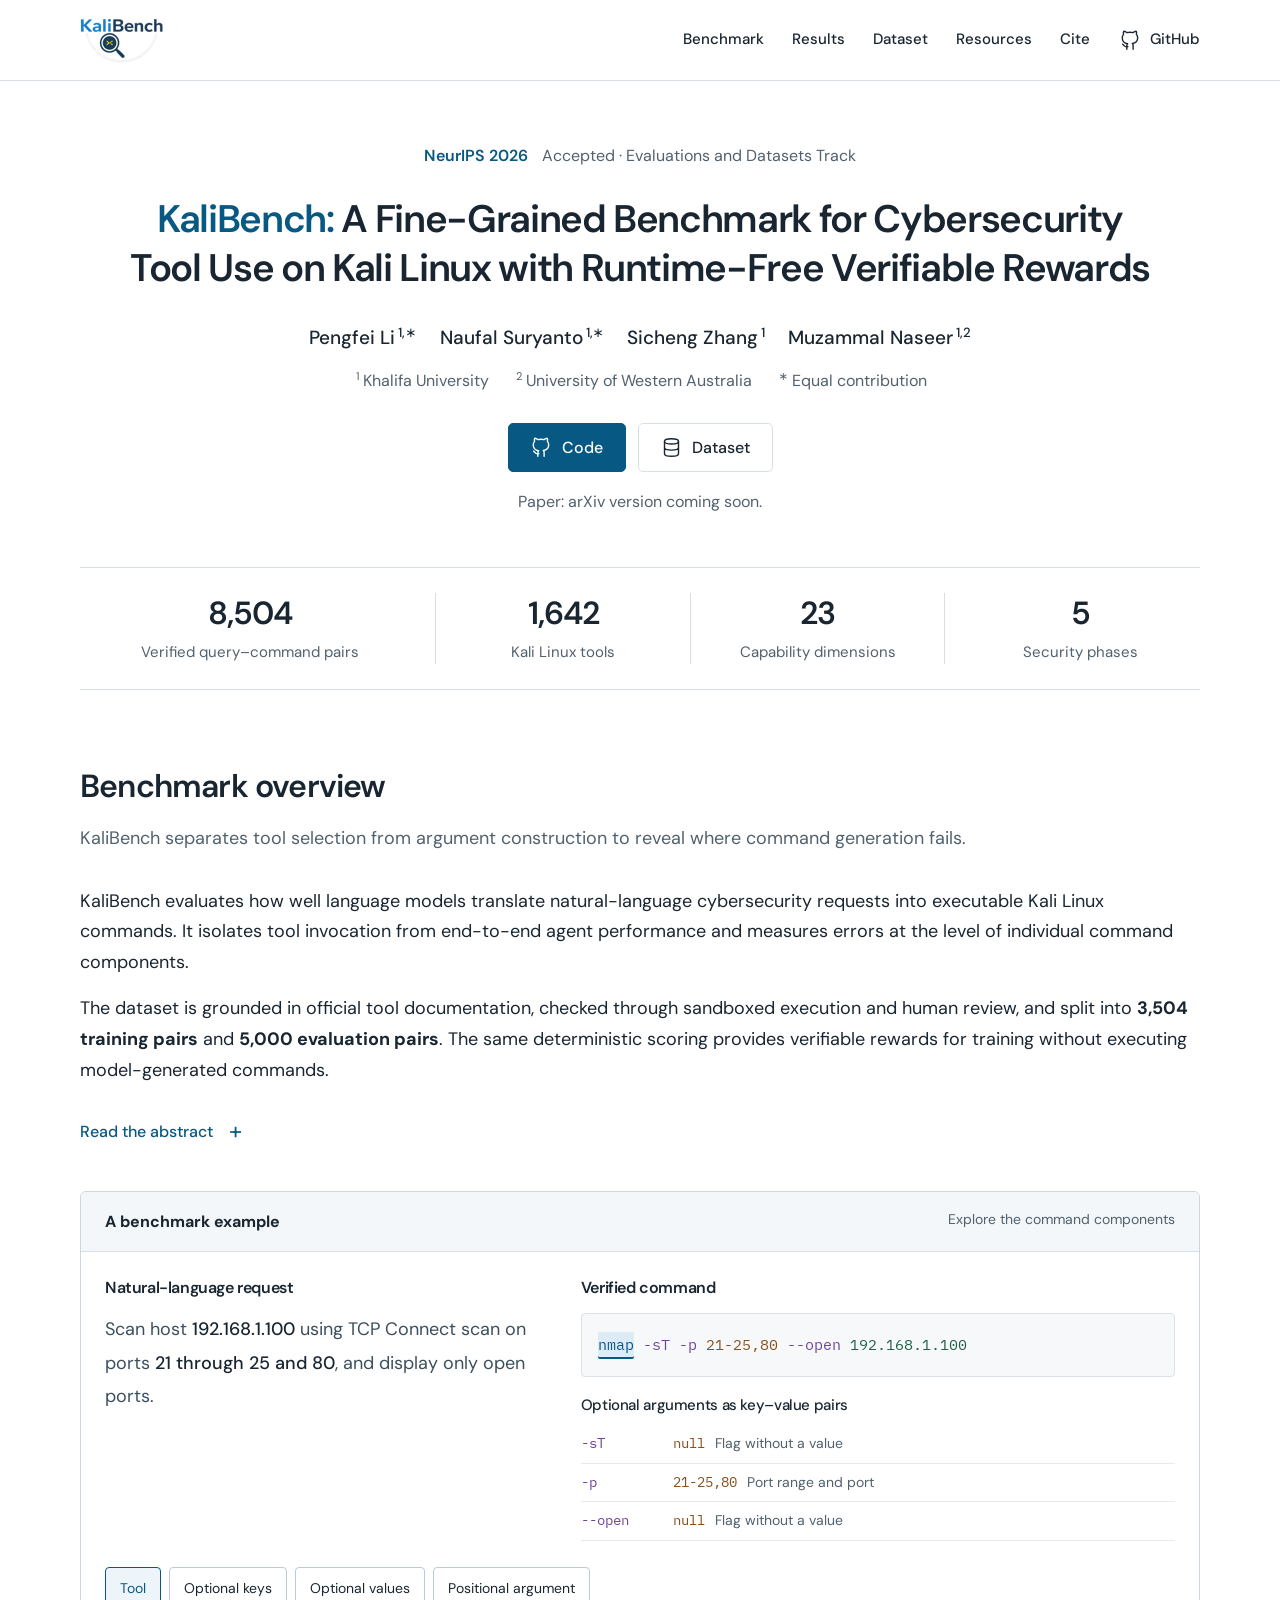
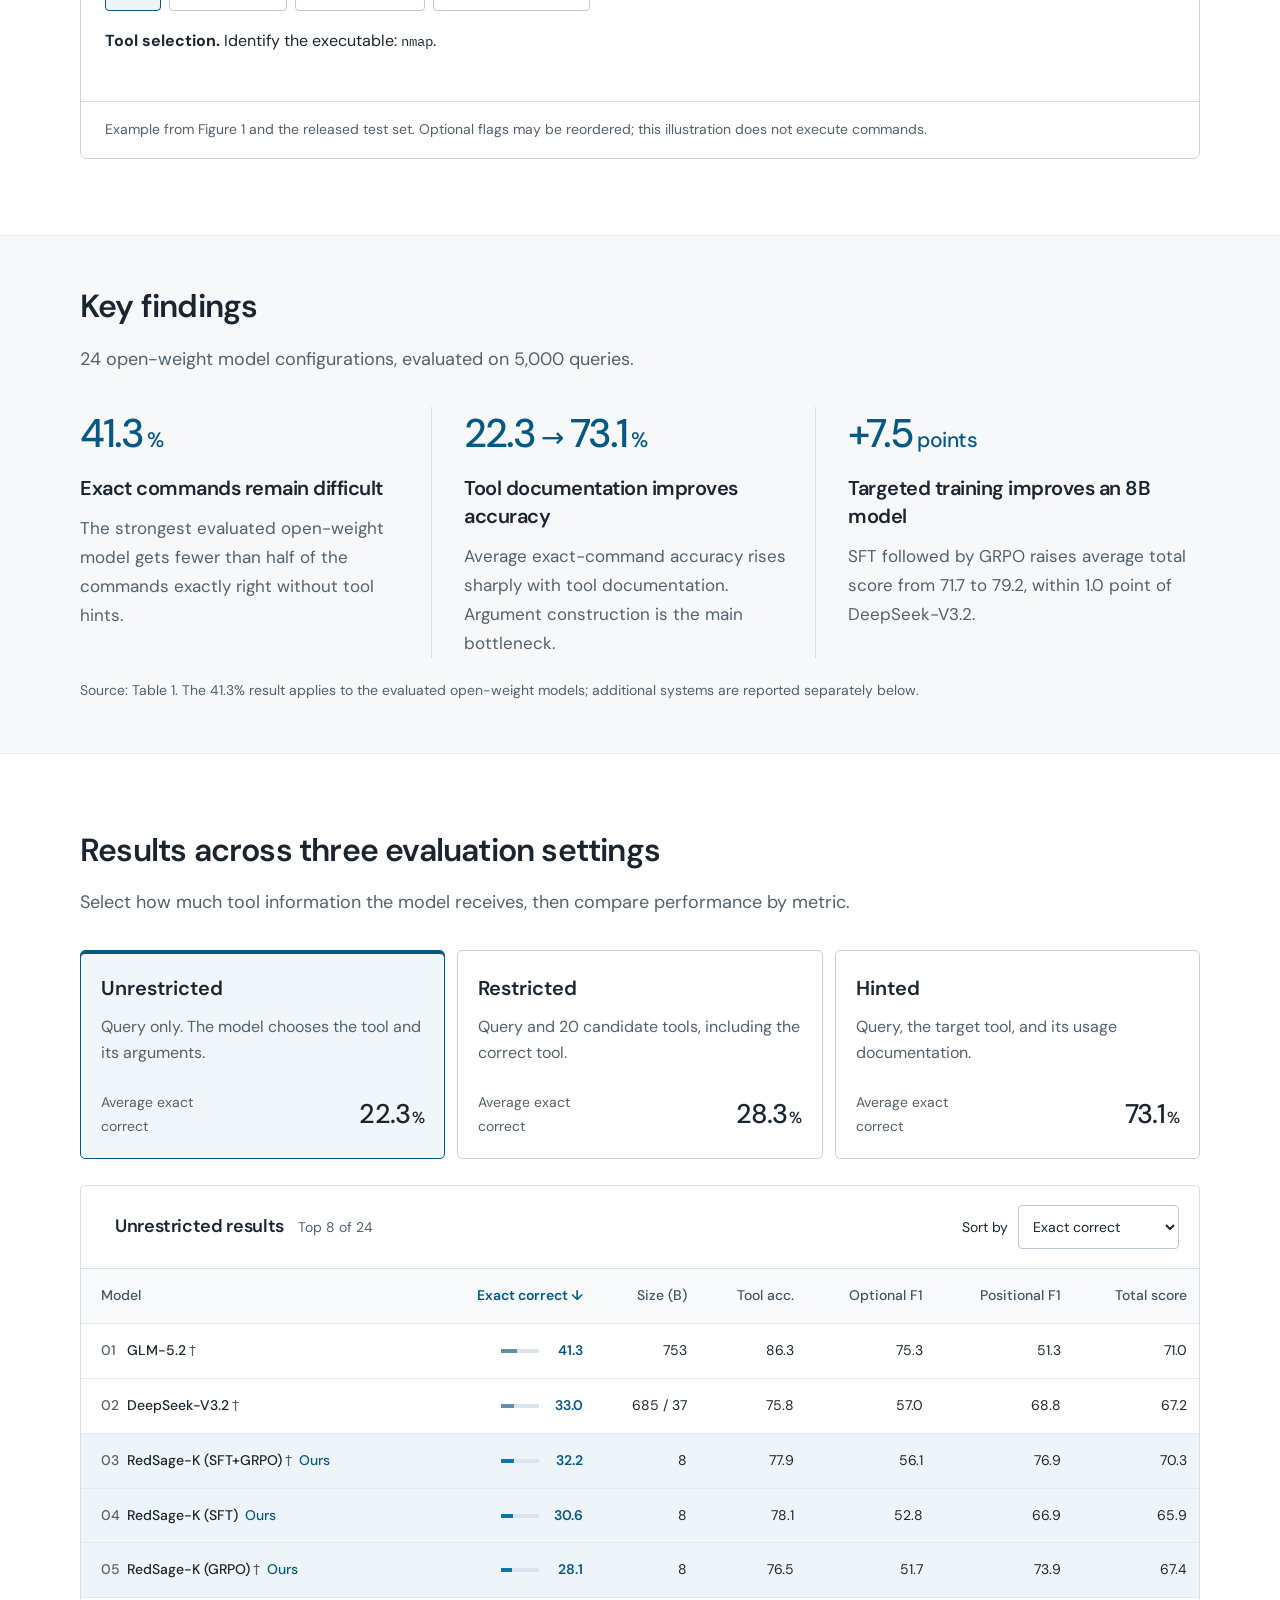
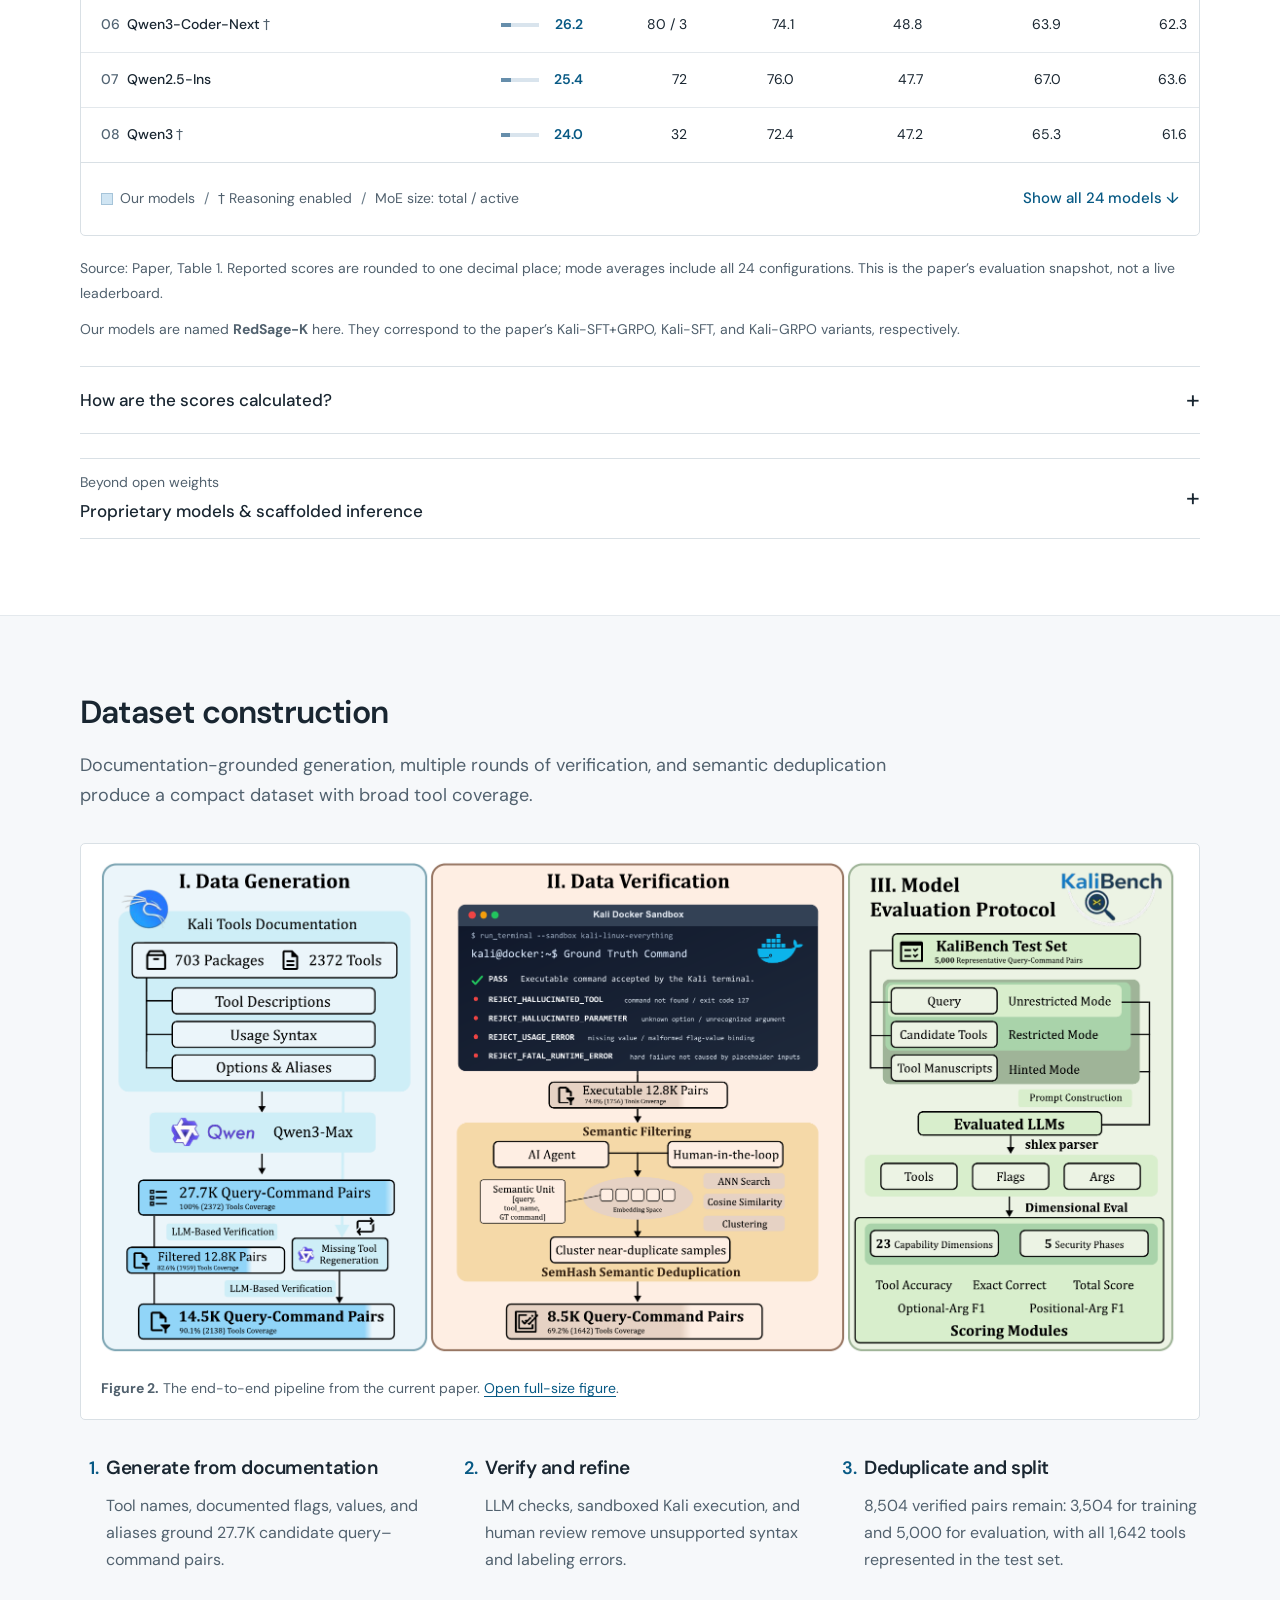
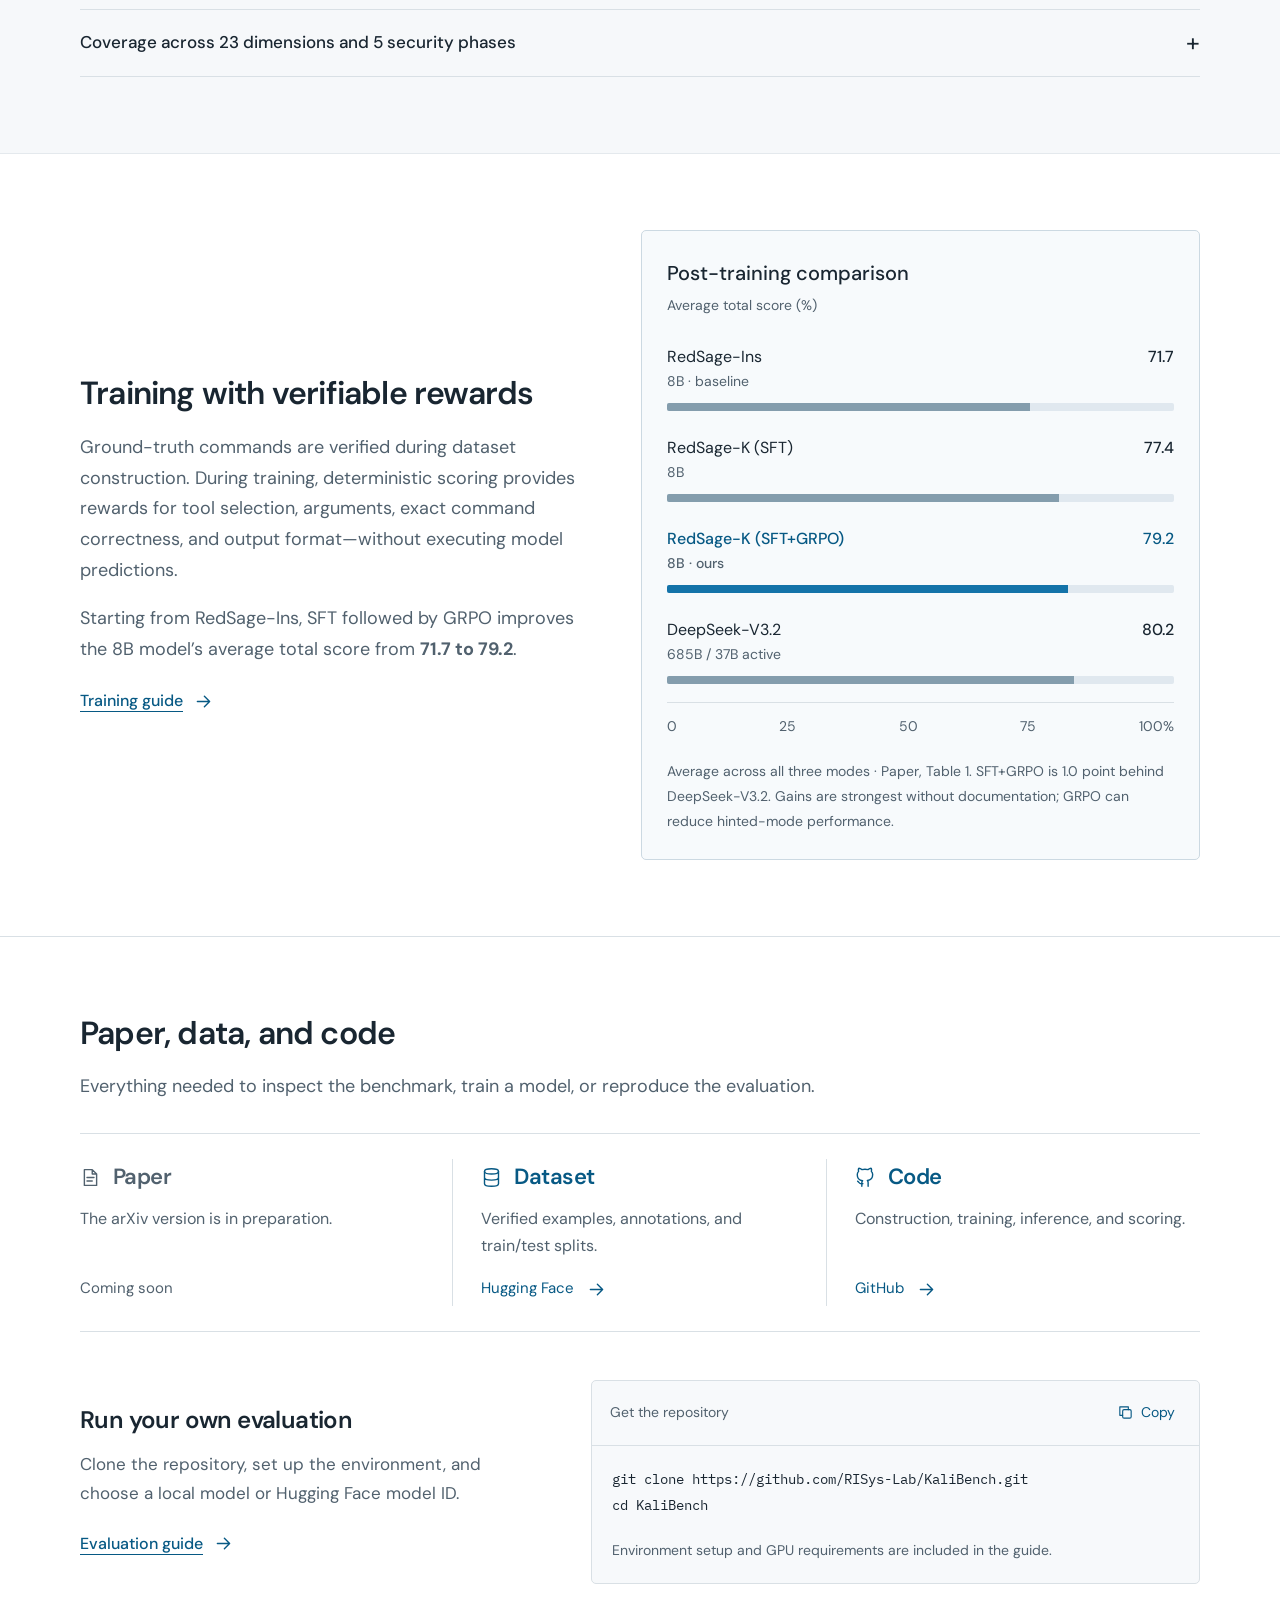
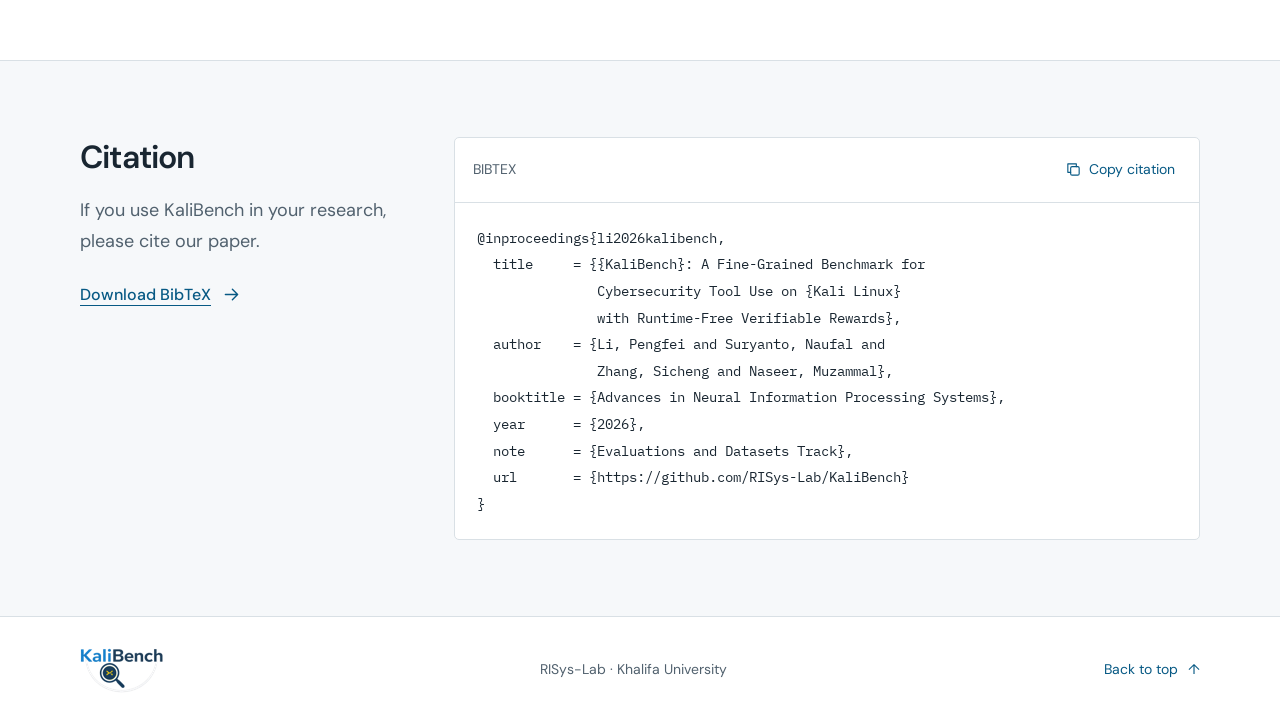
==== pages/index.html @ 40289b5c "Refine the README and Add Project Page" ====
<!doctype html>
<html lang="en" class="no-js">
  <head>
    <meta charset="utf-8" />
    <meta name="viewport" content="width=device-width, initial-scale=1" />
    <meta name="theme-color" content="#f8f7f3" />
    <title>KaliBench | NeurIPS 2026</title>
    <meta
      name="description"
      content="From analyst intent to executable commands. KaliBench is a fine-grained benchmark for cybersecurity tool use: 8,504 verified pairs, 1,642 tools, and runtime-free verifiable rewards. NeurIPS 2026."
    />
    <meta property="og:type" content="website" />
    <meta property="og:title" content="KaliBench | NeurIPS 2026" />
    <meta
      property="og:description"
      content="A fine-grained benchmark for cybersecurity tool use on Kali Linux with runtime-free verifiable rewards. NeurIPS 2026 Evaluations and Datasets Track."
    />
    <meta
      property="og:image"
      content="https://risys-lab.github.io/KaliBench/assets/social-card.png"
    />
    <meta property="og:url" content="https://risys-lab.github.io/KaliBench/" />
    <meta name="twitter:card" content="summary_large_image" />
    <meta
      property="og:image:alt"
      content="KaliBench: a benchmark with 8,504 verified query–command pairs spanning 1,642 tools and 23 capability dimensions."
    />
    <meta property="og:image:width" content="1200" />
    <meta property="og:image:height" content="630" />
    <link rel="canonical" href="https://risys-lab.github.io/KaliBench/" />
    <link rel="icon" href="assets/logo.png" type="image/png" />
    <link
      rel="preload"
      href="assets/fonts/dm-sans.woff2"
      as="font"
      type="font/woff2"
      crossorigin=""
    />
    <link rel="stylesheet" href="assets/fonts/fonts.css" />
    <link rel="stylesheet" href="styles.css" />
    <script src="script.js" defer=""></script>
  </head>
  <body>
    <a class="skip-link" href="#main">Skip to content</a
    ><svg
      class="icon-library"
      xmlns="http://www.w3.org/2000/svg"
      aria-hidden="true"
    >
      <symbol id="icon-arrow" viewBox="0 0 24 24">
        <path d="M5 12h14M13 6l6 6-6 6"></path>
      </symbol>
      <symbol id="icon-up-right" viewBox="0 0 24 24">
        <path d="M6 18 18 6M6 6h12v12"></path>
      </symbol>
      <symbol id="icon-paper" viewBox="0 0 24 24">
        <path d="M14 3H5v18h14V8l-5-5Z M14 3v5h5M8 12h8M8 16h6"></path>
      </symbol>
      <symbol id="icon-code" viewBox="0 0 24 24">
        <path d="m8 7-5 5 5 5M16 7l5 5-5 5M14 4l-4 16"></path>
      </symbol>
      <symbol id="icon-data" viewBox="0 0 24 24">
        <ellipse cx="12" cy="5" rx="8" ry="3"></ellipse>
        <path d="M4 5v14c0 4 16 4 16 0V5M4 12c0 4 16 4 16 0"></path>
      </symbol>
      <symbol id="icon-copy" viewBox="0 0 24 24">
        <rect x="8" y="8" width="12" height="12" rx="2"></rect>
        <path d="M16 8V4H4v12h4"></path>
      </symbol>
      <symbol id="icon-check" viewBox="0 0 24 24">
        <path d="m5 12 4 4L19 6"></path>
      </symbol>
      <symbol id="icon-github" viewBox="0 0 24 24">
        <path
          d="M9 19c-4.3 1.3-4.3-2.2-6-2.7M15 22v-3.9a3.4 3.4 0 0 0-.9-2.7c3-.3 6.1-1.5 6.1-6.9A5.4 5.4 0 0 0 18.7 5a5 5 0 0 0-.1-3.5s-1.2-.4-3.8 1.5a13.3 13.3 0 0 0-6.8 0C5.4 1.1 4.2 1.5 4.2 1.5A5 5 0 0 0 4.1 5a5.4 5.4 0 0 0-1.5 3.8c0 5.4 3.1 6.6 6.1 6.9a3.4 3.4 0 0 0-.9 2.7V22"
        ></path>
      </symbol>
    </svg>
    <header class="site-header">
      <div class="container nav-wrap">
        <a class="wordmark" href="#main" aria-label="KaliBench home"
          ><img src="assets/logo.png" width="83" height="46" alt="KaliBench"
        /></a>
        <nav class="desktop-nav" aria-label="Main navigation">
          <a href="#benchmark">Benchmark</a><a href="#results">Results</a
          ><a href="#method">Dataset</a><a href="#resources">Resources</a
          ><a href="#citation">Cite</a>
        </nav>
        <a
          class="nav-github"
          aria-label="KaliBench on GitHub"
          href="https://github.com/RISys-Lab/KaliBench"
          ><svg class="icon" aria-hidden="true" focusable="false">
            <use href="#icon-github"></use></svg
          ><span>GitHub</span></a
        ><button
          class="menu-toggle"
          aria-label="Open navigation"
          aria-expanded="false"
          aria-controls="mobile-nav"
        >
          <span></span><span></span>
        </button>
      </div>
      <nav
        class="mobile-nav"
        id="mobile-nav"
        aria-label="Mobile navigation"
        hidden=""
      >
        <a href="#benchmark">Benchmark</a><a href="#results">Results</a
        ><a href="#method">Dataset</a><a href="#resources">Resources</a
        ><a href="#citation">Cite this work</a>
      </nav>
    </header>
    <main id="main">
      <section
        class="hero container"
        id="overview"
        aria-labelledby="hero-title"
      >
        <p class="conference-badge">
          <strong>NeurIPS 2026</strong
          ><span>Accepted · Evaluations and Datasets Track</span>
        </p>
        <h1 id="hero-title">
          <span class="title-name">KaliBench:</span> A Fine-Grained Benchmark
          for Cybersecurity Tool Use on Kali Linux with Runtime-Free Verifiable
          Rewards
        </h1>
        <div class="authors" aria-label="Paper authors">
          <span>Pengfei Li<sup>1,∗</sup></span
          ><span>Naufal Suryanto<sup>1,∗</sup></span
          ><span>Sicheng Zhang<sup>1</sup></span
          ><span>Muzammal Naseer<sup>1,2</sup></span>
        </div>
        <p class="affiliations">
          <span><sup>1</sup> Khalifa University</span
          ><span><sup>2</sup> University of Western Australia</span>
          <span class="contribution-note"><sup>∗</sup> Equal contribution</span>
        </p>
        <div class="hero-actions">
          <a
            class="button button-dark"
            href="https://github.com/RISys-Lab/KaliBench"
            ><svg class="icon" aria-hidden="true" focusable="false">
              <use href="#icon-github"></use></svg
            >Code</a
          ><a
            class="button button-outline"
            href="https://huggingface.co/datasets/anonymous62567/KaliBench-Verified"
            ><svg class="icon" aria-hidden="true" focusable="false">
              <use href="#icon-data"></use></svg
            >Dataset</a
          >
        </div>
        <p class="paper-status">Paper: arXiv version coming soon.</p>
      </section>
      <div class="container">
        <dl class="stats-strip" aria-label="Benchmark statistics">
          <div>
            <dd>8,504</dd>
            <dt>Verified query–command pairs</dt>
          </div>
          <div>
            <dd>1,642</dd>
            <dt>Kali Linux tools</dt>
          </div>
          <div>
            <dd>23</dd>
            <dt>Capability dimensions</dt>
          </div>
          <div>
            <dd>5</dd>
            <dt>Security phases</dt>
          </div>
        </dl>
      </div>
      <section
        class="section container intro-section"
        id="benchmark"
        aria-labelledby="benchmark-title"
      >
        <div class="section-heading">
          <h2 id="benchmark-title">Benchmark overview</h2>
          <p class="section-intro">
            KaliBench separates tool selection from argument construction to
            reveal where command generation fails.
          </p>
        </div>
        <div class="intro-body">
          <p>
            KaliBench evaluates how well language models translate
            natural-language cybersecurity requests into executable Kali Linux
            commands. It isolates tool invocation from end-to-end agent
            performance and measures errors at the level of individual command
            components.
          </p>
          <p>
            The dataset is grounded in official tool documentation, checked
            through sandboxed execution and human review, and split into
            <strong>3,504 training pairs</strong> and
            <strong>5,000 evaluation pairs</strong>. The same deterministic
            scoring provides verifiable rewards for training without executing
            model-generated commands.
          </p>
          <details class="abstract-details">
            <summary>
              Read the abstract <span aria-hidden="true">+</span>
            </summary>
            <div>
              <p>
                LLMs are increasingly applied to cybersecurity workflows, where
                they are expected to translate analysts’ intent into tool
                invocations. However, existing evaluations focus on
                knowledge-based assessments or end-to-end agentic tasks, and do
                not directly measure LLMs’ ability to generate executable
                commands for real-world cybersecurity tools. This gap is
                critical because cybersecurity operations rely on strict
                command-line interfaces (CLIs), where minor syntax errors,
                incorrect flag–value bindings, or argument misordering can
                invalidate execution.
              </p>
              <p>
                We introduce KaliBench, a fine-grained benchmark and dataset for
                natural-language–to–CLI translation on Kali Linux, comprising
                8,504 query–command pairs spanning 1,642 tools across 23
                capability dimensions and 5 security phases. KaliBench is
                constructed via a manuscript-grounded pipeline with
                deterministic canonicalization and alias-aware evaluation,
                enabling precise and reproducible assessment of tool selection
                and argument construction. To ensure both semantic correctness
                and practical executability, we develop a multi-stage
                verification pipeline that combines LLM-based validation,
                sandboxed terminal execution, and human-in-the-loop refinement.
              </p>
              <p>
                Building on these fine-grained, deterministic signals, KaliBench
                further enables runtime-free verifiable rewards for training.
                Across three evaluation modes and 24 configurations of
                general-purpose and security-focused open-weight models, no
                model exceeds 42% exact-command accuracy in the unrestricted
                setting, highlighting the difficulty of accurate CLI-based
                cybersecurity tool use without explicit tool hints. We further
                show that supervised fine-tuning and reinforcement learning with
                verifiable rewards derived from KaliBench significantly improve
                an 8B model and achieve performance comparable to a 685B MoE
                model.
              </p>
            </div>
          </details>
        </div>
        <figure class="command-example" aria-labelledby="example-title">
          <figcaption id="example-title">
            <strong>A benchmark example</strong
            ><span>Explore the command components</span>
          </figcaption>
          <div class="example-columns">
            <div class="example-query">
              <h3>Natural-language request</h3>
              <blockquote>
                Scan host <strong>192.168.1.100</strong> using TCP Connect scan
                on ports <strong>21 through 25 and 80</strong>, and display only
                open ports.
              </blockquote>
            </div>
            <div class="example-command">
              <h3>Verified command</h3>
              <pre
                class="command-line"
                tabindex="0"
                aria-label="Verified Nmap command"
              ><code><span class="command-token token-tool is-emphasized" data-token="tool">nmap</span> <span class="command-token token-key" data-token="keys">-sT</span> <span class="command-token token-key" data-token="keys">-p</span> <span class="command-token token-value" data-token="values">21-25,80</span> <span class="command-token token-key" data-token="keys">--open</span> <span class="command-token token-argument" data-token="arguments">192.168.1.100</span></code></pre>
              <div class="argument-pairs">
                <h4>Optional arguments as key–value pairs</h4>
                <dl>
                  <div>
                    <dt><code>-sT</code></dt>
                    <dd><code>null</code><span>Flag without a value</span></dd>
                  </div>
                  <div>
                    <dt><code>-p</code></dt>
                    <dd>
                      <code>21-25,80</code><span>Port range and port</span>
                    </dd>
                  </div>
                  <div>
                    <dt><code>--open</code></dt>
                    <dd><code>null</code><span>Flag without a value</span></dd>
                  </div>
                </dl>
              </div>
            </div>
          </div>
          <div
            class="anatomy-controls"
            role="group"
            aria-label="Explore command components"
          >
            <button
              class="anatomy-button active"
              data-component="tool"
              aria-pressed="true"
            >
              Tool</button
            ><button
              class="anatomy-button"
              data-component="keys"
              aria-pressed="false"
            >
              Optional keys</button
            ><button
              class="anatomy-button"
              data-component="values"
              aria-pressed="false"
            >
              Optional values</button
            ><button
              class="anatomy-button"
              data-component="arguments"
              aria-pressed="false"
            >
              Positional argument
            </button>
          </div>
          <p
            class="anatomy-description"
            id="anatomy-description"
            aria-live="polite"
          >
            <strong>Tool selection.</strong> Identify the executable:
            <code>nmap</code>.
          </p>
          <p class="example-note">
            Example from Figure 1 and the released test set. Optional flags may
            be reordered; this illustration does not execute commands.
          </p>
        </figure>
      </section>
      <section class="findings-section" aria-labelledby="findings-title">
        <div class="container">
          <h2 id="findings-title">Key findings</h2>
          <p class="section-intro">
            24 open-weight model configurations, evaluated on 5,000 queries.
          </p>
          <div class="findings-grid">
            <article class="finding">
              <p class="finding-value">41.3<span>%</span></p>
              <h3>Exact commands remain difficult</h3>
              <p>
                The strongest evaluated open-weight model gets fewer than half
                of the commands exactly right without tool hints.
              </p>
            </article>
            <article class="finding">
              <p class="finding-value">
                22.3<span class="value-arrow">→</span>73.1<span>%</span>
              </p>
              <h3>Tool documentation improves accuracy</h3>
              <p>
                Average exact-command accuracy rises sharply with tool
                documentation. Argument construction is the main bottleneck.
              </p>
            </article>
            <article class="finding">
              <p class="finding-value">+7.5<span>points</span></p>
              <h3>Targeted training improves an 8B model</h3>
              <p>
                SFT followed by GRPO raises average total score from 71.7 to
                79.2, within 1.0 point of DeepSeek-V3.2.
              </p>
            </article>
          </div>
          <p class="table-source">
            Source: Table 1. The 41.3% result applies to the evaluated
            open-weight models; additional systems are reported separately
            below.
          </p>
        </div>
      </section>
      <section
        class="section container results-section"
        id="results"
        aria-labelledby="results-title"
      >
        <div class="section-heading">
          <h2 id="results-title">Results across three evaluation settings</h2>
          <p class="section-intro">
            Select how much tool information the model receives, then compare
            performance by metric.
          </p>
        </div>
        <div class="mode-controls" role="group" aria-label="Evaluation mode">
          <button
            class="mode-card active"
            data-mode="0"
            aria-pressed="true"
            disabled=""
          >
            <strong>Unrestricted</strong
            ><span class="mode-description"
              >Query only. The model chooses the tool and its arguments.</span
            ><span class="mode-bottom"
              ><span>Average exact correct</span
              ><strong>22.3<small>%</small></strong></span
            ></button
          ><button
            class="mode-card"
            data-mode="1"
            aria-pressed="false"
            disabled=""
          >
            <strong>Restricted</strong
            ><span class="mode-description"
              >Query and 20 candidate tools, including the correct tool.</span
            ><span class="mode-bottom"
              ><span>Average exact correct</span
              ><strong>28.3<small>%</small></strong></span
            ></button
          ><button
            class="mode-card"
            data-mode="2"
            aria-pressed="false"
            disabled=""
          >
            <strong>Hinted</strong
            ><span class="mode-description"
              >Query, the target tool, and its usage documentation.</span
            ><span class="mode-bottom"
              ><span>Average exact correct</span
              ><strong>73.1<small>%</small></strong></span
            >
          </button>
        </div>
        <div class="leaderboard">
          <div class="leaderboard-toolbar">
            <div>
              <span class="live-dot"></span>
              <h3 id="leaderboard-title">Unrestricted results</h3>
              <span class="table-count" id="table-count">All 24 models</span>
            </div>
            <label for="sort-metric"
              >Sort by
              <select id="sort-metric">
                <option value="exact">Exact correct</option>
                <option value="total">Total score</option>
                <option value="tool">Tool accuracy</option>
                <option value="optional">Optional-arg F1</option>
                <option value="positional">Positional-arg F1</option>
              </select></label
            >
          </div>
          <p class="table-scroll-hint" id="table-scroll-hint">
            Scroll horizontally to compare all metrics
            <span aria-hidden="true">→</span>
          </p>
          <div
            class="table-scroll"
            role="region"
            aria-describedby="table-scroll-hint"
            aria-labelledby="leaderboard-title"
            tabindex="0"
          >
            <table class="results-table">
              <caption class="sr-only">
                Open-weight model results from Table 1 of the paper. All scores
                are percentages. Sorted by the selected metric.
              </caption>
              <thead>
                <tr>
                  <th scope="col">Model</th>
                  <th
                    scope="col"
                    data-metric="exact"
                    aria-sort="descending"
                    class="metric-selected"
                  >
                    Exact correct ↓
                  </th>
                  <th scope="col" data-column="size">Size <span>(B)</span></th>
                  <th scope="col" data-metric="tool">Tool acc.</th>
                  <th scope="col" data-metric="optional">Optional F1</th>
                  <th scope="col" data-metric="positional">Positional F1</th>
                  <th scope="col" data-metric="total">Total score</th>
                </tr>
              </thead>
              <tbody id="results-body">
                <tr>
                  <th scope="row">
                    <span class="rank" aria-hidden="true">01</span
                    ><span class="model-name">GLM-5.2</span
                    ><span class="reasoning-mark" aria-label="Reasoning enabled"
                      >†</span
                    >
                  </th>
                  <td class="metric-selected">41.3</td>
                  <td>753</td>
                  <td>86.3</td>
                  <td>75.3</td>
                  <td>51.3</td>
                  <td>71.0</td>
                </tr>
                <tr>
                  <th scope="row">
                    <span class="rank" aria-hidden="true">02</span
                    ><span class="model-name">DeepSeek-V3.2</span
                    ><span class="reasoning-mark" aria-label="Reasoning enabled"
                      >†</span
                    >
                  </th>
                  <td class="metric-selected">33.0</td>
                  <td>685 / 37</td>
                  <td>75.8</td>
                  <td>57.0</td>
                  <td>68.8</td>
                  <td>67.2</td>
                </tr>
                <tr class="our-model">
                  <th scope="row">
                    <span class="rank" aria-hidden="true">03</span
                    ><span class="model-name">RedSage-K (SFT+GRPO)</span
                    ><span class="reasoning-mark" aria-label="Reasoning enabled"
                      >†</span
                    ><span class="ours-tag">Ours</span>
                  </th>
                  <td class="metric-selected">32.2</td>
                  <td>8</td>
                  <td>77.9</td>
                  <td>56.1</td>
                  <td>76.9</td>
                  <td>70.3</td>
                </tr>
                <tr class="our-model">
                  <th scope="row">
                    <span class="rank" aria-hidden="true">04</span
                    ><span class="model-name">RedSage-K (SFT)</span
                    ><span class="ours-tag">Ours</span>
                  </th>
                  <td class="metric-selected">30.6</td>
                  <td>8</td>
                  <td>78.1</td>
                  <td>52.8</td>
                  <td>66.9</td>
                  <td>65.9</td>
                </tr>
                <tr class="our-model">
                  <th scope="row">
                    <span class="rank" aria-hidden="true">05</span
                    ><span class="model-name">RedSage-K (GRPO)</span
                    ><span class="reasoning-mark" aria-label="Reasoning enabled"
                      >†</span
                    ><span class="ours-tag">Ours</span>
                  </th>
                  <td class="metric-selected">28.1</td>
                  <td>8</td>
                  <td>76.5</td>
                  <td>51.7</td>
                  <td>73.9</td>
                  <td>67.4</td>
                </tr>
                <tr>
                  <th scope="row">
                    <span class="rank" aria-hidden="true">06</span
                    ><span class="model-name">Qwen3-Coder-Next</span
                    ><span class="reasoning-mark" aria-label="Reasoning enabled"
                      >†</span
                    >
                  </th>
                  <td class="metric-selected">26.2</td>
                  <td>80 / 3</td>
                  <td>74.1</td>
                  <td>48.8</td>
                  <td>63.9</td>
                  <td>62.3</td>
                </tr>
                <tr>
                  <th scope="row">
                    <span class="rank" aria-hidden="true">07</span
                    ><span class="model-name">Qwen2.5-Ins</span>
                  </th>
                  <td class="metric-selected">25.4</td>
                  <td>72</td>
                  <td>76.0</td>
                  <td>47.7</td>
                  <td>67.0</td>
                  <td>63.6</td>
                </tr>
                <tr>
                  <th scope="row">
                    <span class="rank" aria-hidden="true">08</span
                    ><span class="model-name">Qwen3</span
                    ><span class="reasoning-mark" aria-label="Reasoning enabled"
                      >†</span
                    >
                  </th>
                  <td class="metric-selected">24.0</td>
                  <td>32</td>
                  <td>72.4</td>
                  <td>47.2</td>
                  <td>65.3</td>
                  <td>61.6</td>
                </tr>
                <tr>
                  <th scope="row">
                    <span class="rank" aria-hidden="true">09</span
                    ><span class="model-name">GPT-OSS</span
                    ><span class="reasoning-mark" aria-label="Reasoning enabled"
                      >†</span
                    >
                  </th>
                  <td class="metric-selected">24.0</td>
                  <td>120 / 5.1</td>
                  <td>73.6</td>
                  <td>48.0</td>
                  <td>61.4</td>
                  <td>61.0</td>
                </tr>
                <tr>
                  <th scope="row">
                    <span class="rank" aria-hidden="true">10</span
                    ><span class="model-name">Llama-3.3-Ins</span>
                  </th>
                  <td class="metric-selected">22.6</td>
                  <td>70</td>
                  <td>72.1</td>
                  <td>45.7</td>
                  <td>61.9</td>
                  <td>59.9</td>
                </tr>
                <tr>
                  <th scope="row">
                    <span class="rank" aria-hidden="true">11</span
                    ><span class="model-name">Qwen3</span
                    ><span class="reasoning-mark" aria-label="Reasoning enabled"
                      >†</span
                    >
                  </th>
                  <td class="metric-selected">20.9</td>
                  <td>8</td>
                  <td>70.3</td>
                  <td>42.9</td>
                  <td>59.9</td>
                  <td>57.7</td>
                </tr>
                <tr>
                  <th scope="row">
                    <span class="rank" aria-hidden="true">12</span
                    ><span class="model-name">Mistral-Small-3.2</span>
                  </th>
                  <td class="metric-selected">20.7</td>
                  <td>24</td>
                  <td>70.6</td>
                  <td>44.3</td>
                  <td>62.6</td>
                  <td>59.2</td>
                </tr>
                <tr>
                  <th scope="row">
                    <span class="rank" aria-hidden="true">13</span
                    ><span class="model-name">Qwen3</span>
                  </th>
                  <td class="metric-selected">20.6</td>
                  <td>32</td>
                  <td>73.5</td>
                  <td>43.4</td>
                  <td>62.8</td>
                  <td>59.9</td>
                </tr>
                <tr>
                  <th scope="row">
                    <span class="rank" aria-hidden="true">14</span
                    ><span class="model-name">RedSage-Ins</span>
                  </th>
                  <td class="metric-selected">19.7</td>
                  <td>8</td>
                  <td>67.9</td>
                  <td>42.4</td>
                  <td>58.8</td>
                  <td>56.4</td>
                </tr>
                <tr>
                  <th scope="row">
                    <span class="rank" aria-hidden="true">15</span
                    ><span class="model-name">GPT-OSS</span
                    ><span class="reasoning-mark" aria-label="Reasoning enabled"
                      >†</span
                    >
                  </th>
                  <td class="metric-selected">19.6</td>
                  <td>20 / 3.6</td>
                  <td>72.3</td>
                  <td>42.2</td>
                  <td>57.1</td>
                  <td>57.2</td>
                </tr>
                <tr>
                  <th scope="row">
                    <span class="rank" aria-hidden="true">16</span
                    ><span class="model-name">Gemma-3-it</span>
                  </th>
                  <td class="metric-selected">18.9</td>
                  <td>27</td>
                  <td>73.4</td>
                  <td>40.9</td>
                  <td>60.2</td>
                  <td>58.1</td>
                </tr>
                <tr>
                  <th scope="row">
                    <span class="rank" aria-hidden="true">17</span
                    ><span class="model-name">Llama-Primus-Ins</span>
                  </th>
                  <td class="metric-selected">18.8</td>
                  <td>70</td>
                  <td>72.8</td>
                  <td>41.9</td>
                  <td>59.6</td>
                  <td>58.1</td>
                </tr>
                <tr>
                  <th scope="row">
                    <span class="rank" aria-hidden="true">18</span
                    ><span class="model-name">Qwen3</span>
                  </th>
                  <td class="metric-selected">18.3</td>
                  <td>8</td>
                  <td>68.9</td>
                  <td>39.3</td>
                  <td>58.5</td>
                  <td>55.5</td>
                </tr>
                <tr>
                  <th scope="row">
                    <span class="rank" aria-hidden="true">19</span
                    ><span class="model-name">RedSage-DPO</span>
                  </th>
                  <td class="metric-selected">18.2</td>
                  <td>8</td>
                  <td>66.8</td>
                  <td>40.1</td>
                  <td>56.7</td>
                  <td>54.5</td>
                </tr>
                <tr>
                  <th scope="row">
                    <span class="rank" aria-hidden="true">20</span
                    ><span class="model-name">Llama-Primus-Merged</span>
                  </th>
                  <td class="metric-selected">16.3</td>
                  <td>8</td>
                  <td>66.2</td>
                  <td>36.7</td>
                  <td>56.6</td>
                  <td>53.2</td>
                </tr>
                <tr>
                  <th scope="row">
                    <span class="rank" aria-hidden="true">21</span
                    ><span class="model-name">Llama-Primus-Base</span>
                  </th>
                  <td class="metric-selected">15.8</td>
                  <td>8</td>
                  <td>67.3</td>
                  <td>36.6</td>
                  <td>56.3</td>
                  <td>53.4</td>
                </tr>
                <tr>
                  <th scope="row">
                    <span class="rank" aria-hidden="true">22</span
                    ><span class="model-name">Foundation-Sec-Ins</span>
                  </th>
                  <td class="metric-selected">14.7</td>
                  <td>8</td>
                  <td>66.5</td>
                  <td>33.5</td>
                  <td>53.0</td>
                  <td>51.0</td>
                </tr>
                <tr>
                  <th scope="row">
                    <span class="rank" aria-hidden="true">23</span
                    ><span class="model-name">Foundation-Sec-Rsn</span
                    ><span class="reasoning-mark" aria-label="Reasoning enabled"
                      >†</span
                    >
                  </th>
                  <td class="metric-selected">13.3</td>
                  <td>8</td>
                  <td>67.0</td>
                  <td>34.8</td>
                  <td>53.0</td>
                  <td>51.6</td>
                </tr>
                <tr>
                  <th scope="row">
                    <span class="rank" aria-hidden="true">24</span
                    ><span class="model-name">Llama3.1-Ins</span>
                  </th>
                  <td class="metric-selected">12.5</td>
                  <td>8</td>
                  <td>61.7</td>
                  <td>32.4</td>
                  <td>53.5</td>
                  <td>49.2</td>
                </tr>
              </tbody>
            </table>
          </div>
          <noscript
            ><p class="noscript-note">
              All 24 unrestricted results are shown in the table. Enable
              JavaScript to switch modes and sort metrics.
            </p></noscript
          >
          <div class="leaderboard-footer">
            <p>
              <span class="ours-key"></span>Our models
              <span class="footer-divider">/</span> † Reasoning enabled
              <span class="footer-divider">/</span> MoE size: total / active
            </p>
            <button
              class="text-button"
              id="show-all"
              aria-expanded="false"
              aria-controls="results-body"
            >
              Show all 24 models <span aria-hidden="true">↓</span>
            </button>
          </div>
        </div>
        <p class="table-source">
          Source: Paper, Table 1. Reported scores are rounded to one decimal
          place; mode averages include all 24 configurations. This is the
          paper’s evaluation snapshot, not a live leaderboard.
        </p>
        <p class="model-naming">
          Our models are named <strong>RedSage-K</strong> here. They correspond
          to the paper’s Kali-SFT+GRPO, Kali-SFT, and Kali-GRPO variants,
          respectively.
        </p>
        <details class="metric-help">
          <summary>
            How are the scores calculated? <span aria-hidden="true">+</span>
          </summary>
          <dl>
            <div>
              <dt>Tool accuracy</dt>
              <dd>Whether the model selects the correct tool.</dd>
            </div>
            <div>
              <dt>Optional-argument F1</dt>
              <dd>Alias-aware matching of optional flag names.</dd>
            </div>
            <div>
              <dt>Positional-argument F1</dt>
              <dd>Multiset matching of positional argument values.</dd>
            </div>
            <div>
              <dt>Total score</dt>
              <dd>
                The mean of tool accuracy, optional-argument F1, and
                positional-argument F1.
              </dd>
            </div>
            <div>
              <dt>Exact correct</dt>
              <dd>
                The paper’s end-to-end metric for canonicalized command
                correctness. It permits documented aliases and reordered
                optional flags, while respecting positional argument order.
              </dd>
            </div>
          </dl>
          <p>
            All scores are percentages; higher is better. Full metric
            definitions: paper, Appendix L.
          </p>
        </details>
        <details class="additional-results">
          <summary>
            <span
              ><span class="detail-label">Beyond open weights</span>Proprietary
              models &amp; scaffolded inference</span
            ><span class="details-plus" aria-hidden="true">+</span>
          </summary>
          <div class="additional-body">
            <p>
              Table 2 evaluates three additional systems in the unrestricted
              setting. Full-set Exact Correct counts blocked or missing
              responses as incorrect, making response coverage part of the
              comparison.
            </p>
            <div
              class="table-scroll"
              role="region"
              aria-label="Additional system results"
              tabindex="0"
            >
              <table class="additional-table">
                <caption class="sr-only">
                  Additional unrestricted results, paper Table 2
                </caption>
                <thead>
                  <tr>
                    <th scope="col">System</th>
                    <th scope="col">Answered / 5,000</th>
                    <th scope="col">EC, answered</th>
                    <th scope="col">EC, all 5,000</th>
                  </tr>
                </thead>
                <tbody>
                  <tr>
                    <th scope="row">GPT-5.6-Sol</th>
                    <td>4,988</td>
                    <td>61.83%</td>
                    <td><strong>61.68%</strong></td>
                  </tr>
                  <tr>
                    <th scope="row">Codex CLI (GPT-5.5, xhigh)</th>
                    <td>4,633</td>
                    <td>55.77%</td>
                    <td><strong>51.68%</strong></td>
                  </tr>
                  <tr>
                    <th scope="row">Claude Opus 5</th>
                    <td>3,675</td>
                    <td>59.89%</td>
                    <td><strong>44.02%</strong></td>
                  </tr>
                </tbody>
              </table>
            </div>
            <p class="table-source">
              Source: Paper, Table 2. Codex is evaluated as a scaffolded CLI
              system; only its final submitted command is scored.
            </p>
          </div>
        </details>
      </section>
      <section
        class="section method-section"
        id="method"
        aria-labelledby="method-title"
      >
        <div class="container">
          <div class="section-heading">
            <h2 id="method-title">Dataset construction</h2>
            <p class="section-intro">
              Documentation-grounded generation, multiple rounds of
              verification, and semantic deduplication produce a compact dataset
              with broad tool coverage.
            </p>
          </div>
          <figure class="pipeline-figure">
            <a
              href="assets/pipeline.png"
              aria-label="Open the full-resolution dataset construction figure"
              ><img
                src="assets/pipeline.png"
                width="2230"
                height="1023"
                alt="KaliBench construction pipeline. Official Kali documentation grounds generation; LLM verification, sandbox execution, and human review validate the examples; semantic deduplication produces 8,504 pairs for fine-grained evaluation."
                loading="lazy"
            /></a>
            <figcaption>
              <strong>Figure 2.</strong> The end-to-end pipeline from the
              current paper.
              <a href="assets/pipeline.png">Open full-size figure</a>.
            </figcaption>
          </figure>
          <ol class="method-steps">
            <li>
              <h3>Generate from documentation</h3>
              <p>
                Tool names, documented flags, values, and aliases ground 27.7K
                candidate query–command pairs.
              </p>
            </li>
            <li>
              <h3>Verify and refine</h3>
              <p>
                LLM checks, sandboxed Kali execution, and human review remove
                unsupported syntax and labeling errors.
              </p>
            </li>
            <li>
              <h3>Deduplicate and split</h3>
              <p>
                8,504 verified pairs remain: 3,504 for training and 5,000 for
                evaluation, with all 1,642 tools represented in the test set.
              </p>
            </li>
          </ol>
          <details class="coverage-details">
            <summary>
              Coverage across 23 dimensions and 5 security phases
              <span aria-hidden="true">+</span>
            </summary>
            <ol class="phase-list">
              <li>
                <span class="phase-number">01</span>
                <div>
                  <h4>Reconnaissance &amp; Initial Access</h4>
                  <p>
                    Information gathering · 802.11 · RFID · Bluetooth · SDR ·
                    Social engineering
                  </p>
                </div>
                <span class="phase-count">6</span>
              </li>
              <li>
                <span class="phase-number">02</span>
                <div>
                  <h4>Vulnerability Analysis</h4>
                  <p>Vulnerability · Fuzzing · Web · Database · VoIP</p>
                </div>
                <span class="phase-count">5</span>
              </li>
              <li>
                <span class="phase-number">03</span>
                <div>
                  <h4>Exploitation &amp; Payload Delivery</h4>
                  <p>
                    Exploitation · Sniffing &amp; spoofing · Hardware · Wireless
                  </p>
                </div>
                <span class="phase-count">4</span>
              </li>
              <li>
                <span class="phase-number">04</span>
                <div>
                  <h4>Post-Exploitation &amp; Lateral Movement</h4>
                  <p>
                    Post-exploitation · Passwords · Windows resources ·
                    Cryptography &amp; steganography
                  </p>
                </div>
                <span class="phase-count">4</span>
              </li>
              <li>
                <span class="phase-number">05</span>
                <div>
                  <h4>Defensive Analysis &amp; Reporting</h4>
                  <p>Reverse engineering · Forensics · Reporting · GPU</p>
                </div>
                <span class="phase-count">4</span>
              </li>
            </ol>
            <p>Taxonomy: paper, Section 3.</p>
          </details>
        </div>
      </section>
      <section
        class="section training-section"
        aria-labelledby="training-title"
      >
        <div class="container training-grid">
          <div>
            <h2 id="training-title">Training with verifiable rewards</h2>
            <p>
              Ground-truth commands are verified during dataset construction.
              During training, deterministic scoring provides rewards for tool
              selection, arguments, exact command correctness, and output
              format—without executing model predictions.
            </p>
            <p>
              Starting from RedSage-Ins, SFT followed by GRPO improves the 8B
              model’s average total score from <strong>71.7 to 79.2</strong>.
            </p>
            <a class="text-link" href="guides/training.html"
              >Training guide
              <svg class="icon" aria-hidden="true" focusable="false">
                <use href="#icon-arrow"></use></svg
            ></a>
          </div>
          <div class="training-chart">
            <div class="chart-heading">
              <span>Post-training comparison</span
              ><span class="mono">Average total score (%)</span>
            </div>
            <div class="training-chart-rows">
              <div class="training-bar-row">
                <div>
                  <span>RedSage-Ins <small>8B · baseline</small></span
                  ><strong>71.7</strong>
                </div>
                <div class="training-track">
                  <span style="width: 71.7%"></span>
                </div>
              </div>
              <div class="training-bar-row">
                <div>
                  <span>RedSage-K (SFT) <small>8B</small></span
                  ><strong>77.4</strong>
                </div>
                <div class="training-track">
                  <span style="width: 77.4%"></span>
                </div>
              </div>
              <div class="training-bar-row highlighted">
                <div>
                  <span>RedSage-K (SFT+GRPO) <small>8B · ours</small></span
                  ><strong>79.2</strong>
                </div>
                <div class="training-track">
                  <span style="width: 79.2%"></span>
                </div>
              </div>
              <div class="training-bar-row">
                <div>
                  <span>DeepSeek-V3.2 <small>685B / 37B active</small></span
                  ><strong>80.2</strong>
                </div>
                <div class="training-track">
                  <span style="width: 80.2%"></span>
                </div>
              </div>
            </div>
            <div class="chart-axis" aria-hidden="true">
              <span>0</span><span>25</span><span>50</span><span>75</span
              ><span>100%</span>
            </div>
            <p class="chart-footnote">
              Average across all three modes · Paper, Table 1. SFT+GRPO is 1.0
              point behind DeepSeek-V3.2. Gains are strongest without
              documentation; GRPO can reduce hinted-mode performance.
            </p>
          </div>
        </div>
      </section>
      <section
        class="section container resources-section"
        id="resources"
        aria-labelledby="resources-title"
      >
        <div class="section-heading">
          <h2 id="resources-title">Paper, data, and code</h2>
          <p class="section-intro">
            Everything needed to inspect the benchmark, train a model, or
            reproduce the evaluation.
          </p>
        </div>
        <div class="resource-grid">
          <div class="resource-card resource-pending">
            <h3>
              <svg class="icon" aria-hidden="true" focusable="false">
                <use href="#icon-paper"></use></svg
              >Paper
            </h3>
            <p>The arXiv version is in preparation.</p>
            <span class="resource-label">Coming soon</span>
          </div>
          <a
            class="resource-card"
            href="https://huggingface.co/datasets/anonymous62567/KaliBench-Verified"
            ><h3>
              <svg class="icon" aria-hidden="true" focusable="false">
                <use href="#icon-data"></use></svg
              >Dataset
            </h3>
            <p>Verified examples, annotations, and train/test splits.</p>
            <span class="resource-label"
              >Hugging Face
              <svg class="icon" aria-hidden="true" focusable="false">
                <use href="#icon-arrow"></use></svg></span></a
          ><a
            class="resource-card"
            href="https://github.com/RISys-Lab/KaliBench"
            ><h3>
              <svg class="icon" aria-hidden="true" focusable="false">
                <use href="#icon-github"></use></svg
              >Code
            </h3>
            <p>Construction, training, inference, and scoring.</p>
            <span class="resource-label"
              >GitHub
              <svg class="icon" aria-hidden="true" focusable="false">
                <use href="#icon-arrow"></use></svg></span
          ></a>
        </div>
        <div class="getting-started">
          <div>
            <h3>Run your own evaluation</h3>
            <p>
              Clone the repository, set up the environment, and choose a local
              model or Hugging Face model ID.
            </p>
            <a class="text-link" href="guides/evaluation.html"
              >Evaluation guide
              <svg class="icon" aria-hidden="true" focusable="false">
                <use href="#icon-arrow"></use></svg
            ></a>
          </div>
          <div class="quickstart-code">
            <div class="code-label">
              <span>Get the repository</span
              ><button
                class="copy-button"
                data-copy="clone-command"
                aria-label="Copy clone commands"
              >
                <svg class="icon" aria-hidden="true" focusable="false">
                  <use href="#icon-copy"></use></svg
                ><span>Copy</span>
              </button>
            </div>
            <pre
              tabindex="0"
            ><code id="clone-command">git clone https://github.com/RISys-Lab/KaliBench.git
cd KaliBench</code></pre>
            <p>
              Environment setup and GPU requirements are included in the guide.
            </p>
          </div>
        </div>
      </section>
      <section
        class="section citation-section"
        id="citation"
        aria-labelledby="citation-title"
      >
        <div class="container citation-grid">
          <div>
            <h2 id="citation-title">Citation</h2>
            <p>If you use KaliBench in your research, please cite our paper.</p>
            <a class="text-link" href="assets/kalibench.bib" download=""
              >Download BibTeX
              <svg class="icon" aria-hidden="true" focusable="false">
                <use href="#icon-arrow"></use></svg
            ></a>
          </div>
          <div class="citation-code">
            <div class="code-label">
              <span>BIBTEX</span
              ><button
                class="copy-button"
                data-copy="bibtex"
                aria-label="Copy BibTeX citation"
              >
                <svg aria-hidden="true" focusable="false" class="icon">
                  <use href="#icon-copy"></use></svg
                ><span>Copy citation</span>
              </button>
            </div>
            <pre tabindex="0"><code id="bibtex">@inproceedings{li2026kalibench,
  title     = {{KaliBench}: A Fine-Grained Benchmark for
               Cybersecurity Tool Use on {Kali Linux}
               with Runtime-Free Verifiable Rewards},
  author    = {Li, Pengfei and Suryanto, Naufal and
               Zhang, Sicheng and Naseer, Muzammal},
  booktitle = {Advances in Neural Information Processing Systems},
  year      = {2026},
  note      = {Evaluations and Datasets Track},
  url       = {https://github.com/RISys-Lab/KaliBench}
}</code></pre>
          </div>
        </div>
      </section>
    </main>
    <footer class="site-footer container">
      <a href="#main" aria-label="KaliBench home"
        ><img src="assets/logo.png" width="83" height="46" alt="KaliBench"
      /></a>
      <p>RISys-Lab · Khalifa University</p>
      <a href="#main" class="back-top"
        >Back to top <span aria-hidden="true">↑</span></a
      >
    </footer>
    <div
      class="sr-only"
      id="interaction-status"
      role="status"
      aria-live="polite"
    ></div>
  </body>
</html>
---- pages/assets/fonts/fonts.css ----
@font-face {
  font-family: "DM Sans";
  font-style: normal;
  font-weight: 400 700;
  font-display: swap;
  src: url("./dm-sans.woff2") format("woff2");
  unicode-range:
    U+0000-00FF, U+0131, U+0152-0153, U+02BB-02BC, U+02C6, U+02DA, U+02DC,
    U+0304, U+0308, U+0329, U+2000-206F, U+20AC, U+2122, U+2191, U+2193, U+2212,
    U+2215, U+FEFF, U+FFFD;
}

@font-face {
  font-family: "IBM Plex Mono";
  font-style: normal;
  font-weight: 400;
  font-display: swap;
  src: url("./ibm-plex-mono.woff2") format("woff2");
  unicode-range:
    U+0000-00FF, U+0131, U+0152-0153, U+02BB-02BC, U+02C6, U+02DA, U+02DC,
    U+0304, U+0308, U+0329, U+2000-206F, U+20AC, U+2122, U+2191, U+2193, U+2212,
    U+2215, U+FEFF, U+FFFD;
}
---- pages/styles.css ----
:root {
  --paper: #ffffff;
  --surface: #ffffff;
  --ink: #192631;
  --muted: #51616e;
  --line: #d9e0e5;
  --accent: #1473a9;
  --accent-dark: #075984;
  --tint: #f3f7fa;
  --body: "DM Sans", system-ui, sans-serif;
  --mono: "IBM Plex Mono", ui-monospace, monospace;
}
* {
  box-sizing: border-box;
}
html {
  scroll-behavior: smooth;
  scroll-padding-top: 100px;
}
body {
  margin: 0;
  color: var(--ink);
  background: var(--paper);
  font: 18px/1.7 var(--body);
  -webkit-font-smoothing: antialiased;
}
button,
select {
  font: inherit;
  color: inherit;
}
button,
summary,
select {
  cursor: pointer;
}
a {
  color: inherit;
  text-decoration: none;
}
p,
h1,
h2,
h3,
h4,
figure,
blockquote {
  margin: 0;
}
h1,
h2,
h3,
h4 {
  font-weight: 600;
  line-height: 1.3;
  letter-spacing: -0.025em;
}
h2 {
  font-size: 32px;
}
h3 {
  font-size: 21px;
}
h4 {
  font-size: 17px;
}
img {
  max-width: 100%;
  height: auto;
}
svg {
  flex-shrink: 0;
}
sup {
  font-size: 0.7em;
  margin-left: 3px;
}
pre,
code {
  font-family: var(--mono);
}
pre {
  margin: 0;
  overflow-x: auto;
  font-size: 14px;
  line-height: 1.9;
}
button,
a,
summary,
select {
  touch-action: manipulation;
  -webkit-tap-highlight-color: transparent;
}
button:focus-visible,
a:focus-visible,
summary:focus-visible,
select:focus-visible,
[tabindex]:focus-visible {
  outline: 3px solid var(--accent);
  outline-offset: 4px;
}
::selection {
  color: #102b3c;
  background: #cfe8f7;
}
.container {
  width: min(1120px, calc(100% - 80px));
  margin-inline: auto;
}
.section {
  padding-block: 76px;
}
.section-heading {
  margin-bottom: 32px;
}
.section-intro {
  color: var(--muted);
  margin-top: 16px;
  max-width: 820px;
}
.icon {
  width: 21px;
  height: 21px;
  fill: none;
  stroke: currentColor;
  stroke-width: 1.6;
  stroke-linecap: round;
  stroke-linejoin: round;
  vertical-align: middle;
}
.icon-library {
  position: absolute;
  width: 0;
  height: 0;
  overflow: hidden;
}
.sr-only {
  position: absolute;
  width: 1px;
  height: 1px;
  padding: 0;
  margin: -1px;
  overflow: hidden;
  clip: rect(0, 0, 0, 0);
  white-space: nowrap;
  border: 0;
}
.skip-link {
  position: fixed;
  z-index: 100;
  top: -80px;
  left: 20px;
  padding: 12px 20px;
  background: var(--ink);
  color: white;
}
.skip-link:focus {
  top: 10px;
}
.text-link {
  display: inline-flex;
  align-items: center;
  gap: 10px;
  color: var(--accent-dark);
  font-size: 16px;
  font-weight: 500;
  padding-bottom: 3px;
  text-decoration: underline;
  text-underline-offset: 5px;
}
.text-link:hover,
.text-button:hover,
.copy-button:hover {
  color: #003c5a;
}
.button {
  display: inline-flex;
  justify-content: center;
  align-items: center;
  gap: 10px;
  min-height: 48px;
  padding: 10px 22px;
  border: 1px solid var(--line);
  border-radius: 5px;
  font-size: 16px;
  font-weight: 500;
  transition: background 0.15s;
}
.button-dark {
  background: var(--accent-dark);
  color: white;
  border-color: var(--accent-dark);
}
.button-dark:hover {
  background: #044465;
}
.button-outline:hover {
  background: var(--tint);
  border-color: #a9becd;
}
.button-detail {
  font-size: 14px;
  color: #deedf6;
}
/* Research identity */
.site-header {
  position: sticky;
  top: 0;
  z-index: 20;
  background: var(--surface);
  border-bottom: 1px solid var(--line);
}
.nav-wrap {
  height: 80px;
  display: flex;
  align-items: center;
  gap: 30px;
}
.wordmark {
  display: flex;
  align-items: center;
  flex-shrink: 0;
}
.wordmark img {
  width: 83px;
  height: 46px;
}
.desktop-nav {
  display: flex;
  gap: 28px;
  margin-left: auto;
}
.desktop-nav a,
.nav-github {
  font-size: 15px;
  font-weight: 500;
}
.desktop-nav a:hover,
.desktop-nav a[aria-current="location"] {
  color: var(--accent-dark);
  text-decoration: underline;
  text-underline-offset: 7px;
}
.nav-github {
  display: flex;
  align-items: center;
  gap: 9px;
  min-height: 44px;
}
.menu-toggle {
  display: none;
  width: 44px;
  height: 44px;
  padding: 10px;
  border: 1px solid var(--line);
  background: white;
  border-radius: 4px;
}
.menu-toggle span {
  height: 2px;
  background: var(--ink);
  display: block;
  margin: 5px 0;
}
.mobile-nav[hidden] {
  display: none;
}
.mobile-nav {
  display: flex;
  flex-direction: column;
  padding: 10px 24px 20px;
  border-top: 1px solid var(--line);
}
.mobile-nav a {
  padding: 10px 0;
  font-size: 16px;
}
.hero {
  padding-top: 62px;
  padding-bottom: 52px;
  text-align: center;
}
.conference-badge {
  display: flex;
  justify-content: center;
  flex-wrap: wrap;
  gap: 4px 14px;
  font-size: 16px;
  line-height: 1.6;
  margin-bottom: 26px;
  color: var(--muted);
}
.conference-badge strong {
  color: var(--accent-dark);
  font-weight: 600;
}
.hero h1 {
  font-size: clamp(30px, 3vw, 40px);
  max-width: 1020px;
  line-height: 1.28;
  letter-spacing: -0.035em;
  margin-inline: auto;
}
.title-name {
  color: var(--accent-dark);
}
.authors {
  display: flex;
  justify-content: center;
  flex-wrap: wrap;
  gap: 7px 23px;
  font-size: 19px;
  font-weight: 500;
  margin-top: 29px;
}
.affiliations {
  display: flex;
  justify-content: center;
  flex-wrap: wrap;
  gap: 5px 24px;
  font-size: 16px;
  margin-top: 12px;
  color: var(--muted);
}
.hero-actions {
  display: flex;
  flex-wrap: wrap;
  justify-content: center;
  gap: 12px;
  margin-top: 29px;
}
.paper-status {
  margin-top: 16px;
  color: var(--muted);
  font-size: 16px;
}
.stats-strip {
  display: grid;
  grid-template-columns: 1.4fr 1fr 1fr 1fr;
  padding: 25px 0;
  margin: 0;
  border-block: 1px solid var(--line);
}
.stats-strip > div {
  display: flex;
  flex-direction: column;
  text-align: center;
  padding-inline: 16px;
  border-right: 1px solid var(--line);
}
.stats-strip > div:first-child {
  padding-left: 0;
}
.stats-strip > div:last-child {
  border: 0;
  padding-right: 0;
}
.stats-strip dd {
  font-size: 32px;
  line-height: 1.3;
  font-weight: 600;
  margin: 0 0 6px;
  font-variant-numeric: tabular-nums;
  letter-spacing: -0.03em;
}
.stats-strip dt {
  font-size: 15px;
  color: var(--muted);
  line-height: 1.5;
}
/* Benchmark and structured command example */
.intro-section .section-intro {
  max-width: none;
}
.intro-body > p + p {
  margin-top: 16px;
}
.abstract-details {
  margin-top: 24px;
}
.abstract-details summary {
  display: flex;
  align-items: center;
  gap: 16px;
  list-style: none;
  width: fit-content;
  min-height: 44px;
  font-size: 16px;
  font-weight: 500;
  color: var(--accent-dark);
}
.abstract-details summary span {
  font-size: 24px;
  font-weight: 400;
}
.abstract-details[open] summary span {
  transform: rotate(45deg);
}
.abstract-details div p {
  margin-top: 18px;
  color: var(--muted);
  font-size: 17px;
}
.command-example {
  border: 1px solid #cbd7df;
  border-radius: 6px;
  margin-top: 38px;
  overflow: hidden;
}
.command-example > figcaption {
  display: flex;
  justify-content: space-between;
  gap: 20px;
  padding: 16px 24px;
  border-bottom: 1px solid var(--line);
  background: var(--tint);
  font-size: 16px;
}
.command-example > figcaption > span {
  font-size: 14px;
  color: var(--muted);
}
.example-columns {
  display: grid;
  grid-template-columns: 0.9fr 1.2fr;
  gap: 30px;
  padding: 26px 24px;
}
.example-columns h3 {
  font-size: 16px;
  margin-bottom: 14px;
}
.example-query blockquote {
  font-size: 18px;
  line-height: 1.85;
  color: #3b4f5e;
}
.example-query strong {
  font-weight: 500;
  color: var(--ink);
}
.command-line {
  background: #f6f8fa;
  padding: 16px;
  border: 1px solid #dbe2e8;
  border-radius: 4px;
  line-height: 2;
  white-space: pre-wrap;
  overflow-wrap: anywhere;
  font-size: 15px;
}
.command-token {
  border-radius: 2px;
  padding-block: 3px;
}
.token-tool {
  color: #075984;
}
.token-key {
  color: #70439a;
}
.token-value {
  color: #87501d;
}
.token-argument {
  color: #245f47;
}
.command-token.is-emphasized {
  background: #dcebf5;
  box-shadow: 0 2px currentColor;
}
.argument-pairs {
  margin-top: 19px;
}
.argument-pairs h4 {
  font-size: 15px;
  font-weight: 500;
}
.argument-pairs dl {
  margin: 9px 0 0;
  font-size: 14px;
}
.argument-pairs dl > div {
  display: grid;
  grid-template-columns: 80px 1fr;
  gap: 12px;
  padding: 7px 0;
  border-bottom: 1px solid #e6ebef;
}
.argument-pairs dt {
  color: #70439a;
}
.argument-pairs dd {
  margin: 0;
  display: flex;
  gap: 10px;
  flex-wrap: wrap;
  color: #87501d;
}
.argument-pairs dd > span {
  color: var(--muted);
  font-size: 14px;
}
.anatomy-controls {
  display: flex;
  flex-wrap: wrap;
  gap: 8px;
  padding: 0 24px;
}
.anatomy-button {
  min-height: 44px;
  padding: 8px 14px;
  font-size: 14px;
  background: white;
  border: 1px solid #bbcbd6;
  border-radius: 4px;
}
.anatomy-button:hover {
  background: var(--tint);
}
.anatomy-button.active {
  color: var(--accent-dark);
  border-color: var(--accent-dark);
  background: #edf5fa;
}
.anatomy-description {
  margin: 16px 24px 0;
  font-size: 16px;
  line-height: 1.8;
  min-height: 58px;
}
.anatomy-description code {
  font-size: 14px;
}
.example-note {
  color: var(--muted);
  font-size: 14px;
  padding: 16px 24px;
  border-top: 1px solid var(--line);
  margin-top: 16px;
}
/* Findings */
.findings-section {
  background: #f6f8fa;
  padding: 50px 0;
  border-block: 1px solid #e4e9ed;
}
.findings-grid {
  display: grid;
  grid-template-columns: repeat(3, minmax(0, 1fr));
  gap: 32px;
  margin-top: 33px;
}
.finding {
  border-right: 1px solid #d7e0e7;
  padding-right: 28px;
}
.finding:last-child {
  border: 0;
  padding-right: 0;
}
.finding-value {
  font-size: 40px;
  letter-spacing: -0.05em;
  font-weight: 500;
  line-height: 1.3;
  color: var(--accent-dark);
  margin-bottom: 15px;
  white-space: nowrap;
}
.finding-value > span {
  font-size: 21px;
  letter-spacing: -0.02em;
  margin-left: 4px;
}
.finding-value .value-arrow {
  font-size: 28px;
  margin-inline: 6px;
}
.finding h3 {
  font-size: 20px;
  line-height: 1.4;
  margin-bottom: 12px;
}
.finding > p:last-child {
  font-size: 17px;
  color: var(--muted);
}
.table-source {
  font-size: 14px;
  line-height: 1.8;
  color: var(--muted);
  margin-top: 20px;
}
.table-source a {
  text-decoration: underline;
  text-underline-offset: 3px;
}
/* Results */
.mode-controls {
  display: grid;
  grid-template-columns: repeat(3, minmax(0, 1fr));
  gap: 12px;
  margin-bottom: 26px;
}
.mode-card {
  text-align: left;
  display: flex;
  flex-direction: column;
  background: white;
  padding: 20px;
  border: 1px solid #c8d4dd;
  border-radius: 5px;
}
.mode-card.active {
  border-color: var(--accent-dark);
  background: #f0f6fa;
  box-shadow: inset 0 3px var(--accent-dark);
}
.mode-card:hover {
  border-color: var(--accent-dark);
}
.mode-card:disabled {
  cursor: default;
}
.mode-card > strong {
  font-size: 20px;
  font-weight: 600;
  margin-bottom: 9px;
}
.mode-description {
  color: var(--muted);
  font-size: 16px;
  line-height: 1.65;
  flex: 1;
}
.mode-bottom {
  display: flex;
  justify-content: space-between;
  align-items: center;
  gap: 8px;
  width: 100%;
  margin-top: 24px;
}
.mode-bottom > span {
  font-size: 14px;
  color: var(--muted);
  max-width: 140px;
}
.mode-bottom > strong {
  font-size: 27px;
  line-height: 1.2;
  font-weight: 500;
  letter-spacing: -0.03em;
}
.mode-bottom small {
  font-size: 16px;
  margin-left: 2px;
}
.leaderboard {
  border: 1px solid var(--line);
  border-radius: 5px;
  overflow: hidden;
  background: white;
}
.leaderboard-toolbar {
  display: flex;
  justify-content: space-between;
  align-items: center;
  gap: 18px;
  padding: 19px 20px;
  border-bottom: 1px solid var(--line);
}
.leaderboard-toolbar > div {
  display: flex;
  align-items: baseline;
  gap: 14px;
}
.leaderboard-toolbar h3 {
  font-size: 18px;
  letter-spacing: -0.02em;
}
.table-count {
  font-size: 14px;
  color: var(--muted);
}
.leaderboard-toolbar label {
  display: flex;
  align-items: center;
  gap: 10px;
  font-size: 14px;
}
select {
  border: 1px solid #b8c7d2;
  background: white;
  padding: 9px 24px 9px 10px;
  border-radius: 4px;
  font-size: 14px;
  min-height: 44px;
}
.table-scroll {
  overflow-x: auto;
}
.table-scroll-hint {
  display: none;
}
.results-table {
  width: 100%;
  min-width: 990px;
  border-collapse: collapse;
  font-size: 14px;
  font-variant-numeric: tabular-nums;
}
.results-table th,
.results-table td {
  padding: 15px 12px;
  border-bottom: 1px solid #e3e8ec;
  text-align: right;
  white-space: nowrap;
}
.results-table thead th {
  font-size: 14px;
  color: #415563;
  background: #f7f9fa;
  font-weight: 500;
}
.results-table thead th[aria-sort] {
  color: var(--accent-dark);
  font-weight: 600;
}
.results-table tr > :first-child {
  text-align: left;
  padding-left: 20px;
}
.results-table tbody th {
  font-weight: 500;
}
.results-table tbody tr:last-child > * {
  border-bottom: 0;
}
.results-table .our-model {
  background: #edf5fa;
}
.results-table tbody tr:hover {
  background: #f1f5f8;
}
.results-table .our-model:hover {
  background: #e5f0f7;
}
.rank {
  display: inline-block;
  width: 26px;
  font-size: 14px;
  color: #526473;
}
.reasoning-mark {
  font-size: 14px;
  color: var(--muted);
  margin-left: 3px;
}
.ours-tag {
  display: inline-block;
  margin-left: 7px;
  font-size: 14px;
  color: var(--accent-dark);
  font-weight: 500;
}
.metric-selected {
  font-weight: 600;
  color: var(--accent-dark);
}
.score-cell {
  display: flex;
  gap: 10px;
  align-items: center;
  justify-content: flex-end;
}
.score-cell > span:last-child {
  min-width: 34px;
}
.score-mini {
  display: inline-block;
  height: 4px;
  width: 38px;
  background: #d9e4ed;
}
.score-mini i {
  display: block;
  height: 100%;
  background: #668eab;
}
.our-model .score-mini i {
  background: var(--accent);
}
.leaderboard-footer {
  display: flex;
  justify-content: space-between;
  align-items: center;
  flex-wrap: wrap;
  gap: 8px 20px;
  padding: 14px 20px;
  border-top: 1px solid var(--line);
}
.leaderboard-footer p {
  display: flex;
  align-items: center;
  flex-wrap: wrap;
  gap: 7px;
  font-size: 14px;
  color: var(--muted);
}
.ours-key {
  width: 12px;
  height: 12px;
  background: #d0e5f3;
  border: 1px solid #a6c4d9;
}
.footer-divider {
  color: #677987;
  margin-inline: 2px;
}
.text-button {
  display: inline-flex;
  align-items: center;
  min-height: 44px;
  font-size: 15px;
  font-weight: 500;
  padding: 7px 0;
  border: 0;
  background: none;
  color: var(--accent-dark);
}
.model-naming {
  font-size: 14px;
  color: var(--muted);
  margin-top: 12px;
}
.metric-help {
  margin-top: 24px;
  font-size: 16px;
  color: var(--muted);
}
.metric-help summary,
.additional-results summary,
.coverage-details summary {
  display: flex;
  justify-content: space-between;
  align-items: center;
  list-style: none;
  min-height: 54px;
  border-block: 1px solid var(--line);
  padding: 12px 0;
  color: var(--ink);
  font-size: 17px;
  font-weight: 500;
  gap: 20px;
}
.metric-help summary > span,
.coverage-details summary > span,
.details-plus {
  font-size: 25px;
  font-weight: 400;
}
.metric-help[open] summary > span,
.coverage-details[open] summary > span,
.additional-results[open] .details-plus {
  transform: rotate(45deg);
}
.metric-help dl {
  display: grid;
  grid-template-columns: repeat(2, minmax(0, 1fr));
  gap: 22px 36px;
  margin: 24px 0;
}
.metric-help dl > div:last-child {
  grid-column: 1/-1;
}
.metric-help dt {
  color: var(--ink);
  font-weight: 500;
  margin-bottom: 6px;
}
.metric-help dd {
  margin: 0;
}
.metric-help a {
  text-decoration: underline;
  text-underline-offset: 4px;
}
.additional-results {
  margin-top: 24px;
}
.additional-results summary > span:first-child {
  display: flex;
  flex-direction: column;
  gap: 2px;
}
.detail-label {
  font-size: 14px;
  font-weight: 400;
  color: var(--muted);
}
.additional-body {
  padding: 22px 0 0;
  font-size: 16px;
}
.additional-body > p:first-child {
  color: var(--muted);
  margin-bottom: 20px;
}
.additional-table {
  width: 100%;
  min-width: 700px;
  border-collapse: collapse;
  font-size: 15px;
  font-variant-numeric: tabular-nums;
}
.additional-table th,
.additional-table td {
  text-align: right;
  padding: 13px 15px;
  border-bottom: 1px solid var(--line);
}
.additional-table th:first-child {
  text-align: left;
  padding-left: 0;
}
.additional-table thead th {
  font-size: 14px;
  color: var(--muted);
  font-weight: 500;
}
.additional-table tbody th {
  font-weight: 500;
}
.noscript-note {
  padding: 18px 20px;
  color: var(--muted);
  font-size: 16px;
}
.noscript-note a {
  text-decoration: underline;
}
/* Paper figures and coverage */
.method-section {
  background: #f6f8fa;
  border-block: 1px solid #e4e9ed;
}
.pipeline-figure {
  background: white;
  border: 1px solid var(--line);
  border-radius: 5px;
  padding: 16px;
}
.pipeline-figure img {
  display: block;
  width: 100%;
}
.pipeline-figure figcaption {
  font-size: 14px;
  color: var(--muted);
  margin-top: 18px;
  line-height: 1.75;
  padding: 0 4px 3px;
}
.pipeline-figure figcaption a {
  text-decoration: underline;
  text-underline-offset: 3px;
  color: var(--accent-dark);
}
.method-steps {
  display: grid;
  grid-template-columns: repeat(3, minmax(0, 1fr));
  gap: 40px;
  list-style-position: outside;
  padding-left: 23px;
  margin: 33px 0 35px;
}
.method-steps li {
  padding-left: 3px;
}
.method-steps li::marker {
  color: var(--accent-dark);
  font-weight: 600;
}
.method-steps h3 {
  font-size: 19px;
  line-height: 1.4;
  margin-bottom: 10px;
}
.method-steps p {
  font-size: 16px;
  color: var(--muted);
}
.coverage-details {
  margin-top: 34px;
}
.phase-list {
  list-style: none;
  padding: 0;
  margin: 12px 0 25px;
}
.phase-list li {
  display: flex;
  align-items: center;
  gap: 19px;
  padding: 18px 0;
  border-bottom: 1px solid var(--line);
}
.phase-number {
  color: var(--accent-dark);
  font-size: 16px;
}
.phase-list h4 {
  font-size: 18px;
  margin-bottom: 5px;
}
.phase-list p {
  font-size: 16px;
  color: var(--muted);
}
.phase-count {
  margin-left: auto;
  font-size: 16px;
  color: var(--muted);
}
/* Post-training */
.training-section {
  border-bottom: 1px solid var(--line);
}
.training-grid {
  display: grid;
  grid-template-columns: minmax(0, 1fr) minmax(0, 1.1fr);
  gap: 52px;
  align-items: center;
}
.training-grid > div:first-child > p {
  margin-top: 18px;
  color: var(--muted);
}
.training-grid .text-link {
  margin-top: 23px;
}
.training-chart {
  border: 1px solid #ccd9e2;
  padding: 25px;
  border-radius: 5px;
  background: #f7fafc;
}
.chart-heading {
  display: flex;
  flex-direction: column;
  gap: 4px;
  margin-bottom: 25px;
}
.chart-heading > span:first-child {
  font-size: 20px;
  font-weight: 500;
}
.chart-heading .mono {
  font-size: 14px;
  color: var(--muted);
}
.training-chart-rows {
  display: flex;
  flex-direction: column;
  gap: 23px;
}
.training-bar-row > div:first-child {
  display: flex;
  justify-content: space-between;
  align-items: baseline;
  gap: 15px;
  margin-bottom: 9px;
  font-size: 16px;
}
.training-bar-row small {
  display: block;
  font-size: 14px;
  color: var(--muted);
}
.training-bar-row strong {
  font-size: 16px;
  font-weight: 500;
  font-variant-numeric: tabular-nums;
}
.training-track {
  height: 8px;
  background: #e0e8ef;
  border-radius: 2px;
  overflow: hidden;
}
.training-track span {
  display: block;
  height: 100%;
  background: #849dad;
}
.highlighted .training-track span {
  background: var(--accent);
}
.highlighted > div:first-child {
  color: var(--accent-dark);
  font-weight: 500;
}
.chart-axis {
  display: flex;
  justify-content: space-between;
  font-size: 14px;
  color: var(--muted);
  border-top: 1px solid var(--line);
  padding-top: 12px;
  margin-top: 18px;
}
.chart-footnote {
  font-size: 14px;
  line-height: 1.8;
  color: var(--muted);
  margin-top: 20px;
}
/* Resources and citation */
.resource-grid {
  display: grid;
  grid-template-columns: repeat(3, minmax(0, 1fr));
  border-block: 1px solid var(--line);
  padding-block: 25px;
}
.resource-card {
  display: flex;
  flex-direction: column;
  padding: 4px 28px;
  border-right: 1px solid var(--line);
}
.resource-card:first-child {
  padding-left: 0;
}
.resource-card:last-child {
  padding-right: 0;
  border-right: 0;
}
.resource-card h3 {
  display: flex;
  gap: 12px;
  align-items: center;
  font-size: 22px;
  color: var(--accent-dark);
}
.resource-card p {
  font-size: 16px;
  color: var(--muted);
  margin: 13px 0 17px;
  flex: 1;
}
.resource-label {
  display: flex;
  align-items: center;
  gap: 12px;
  font-size: 15px;
  color: var(--accent-dark);
}
a.resource-card:hover h3 {
  text-decoration: underline;
  text-underline-offset: 5px;
}
.resource-pending h3,
.resource-pending .resource-label {
  color: var(--muted);
}
.getting-started {
  display: grid;
  grid-template-columns: minmax(0, 0.9fr) minmax(0, 1.2fr);
  gap: 55px;
  margin-top: 48px;
  align-items: center;
}
.getting-started h3 {
  font-size: 24px;
}
.getting-started > div:first-child > p {
  color: var(--muted);
  margin: 15px 0 20px;
  font-size: 17px;
}
.quickstart-code,
.citation-code {
  min-width: 0;
  border: 1px solid var(--line);
  border-radius: 5px;
  background: #f7f9fb;
  overflow: hidden;
}
.code-label {
  display: flex;
  align-items: center;
  justify-content: space-between;
  gap: 15px;
  padding: 10px 18px;
  border-bottom: 1px solid var(--line);
  font-size: 14px;
  color: var(--muted);
}
.copy-button {
  display: flex;
  gap: 7px;
  align-items: center;
  padding: 6px;
  min-height: 44px;
  border: 0;
  background: none;
  color: var(--accent-dark);
  font-size: 14px;
}
.copy-button .icon {
  width: 17px;
  height: 17px;
}
.quickstart-code pre {
  padding: 20px;
  font-size: 14px;
}
.quickstart-code > p {
  font-size: 14px;
  color: var(--muted);
  padding: 0 20px 20px;
}
.citation-section {
  background: #f6f8fa;
  border-block: 1px solid var(--line);
}
.citation-grid {
  display: grid;
  grid-template-columns: minmax(0, 0.75fr) minmax(0, 1.7fr);
  gap: 45px;
  align-items: start;
}
.citation-grid > div:first-child p {
  margin: 17px 0 22px;
  color: var(--muted);
}
.citation-code {
  background: white;
}
.citation-code pre {
  padding: 22px;
  font-size: 14px;
  line-height: 1.9;
}
.site-footer {
  display: flex;
  align-items: center;
  justify-content: space-between;
  gap: 25px;
  padding-block: 30px;
}
.site-footer a:first-child {
  display: flex;
  flex-shrink: 0;
}
.site-footer p {
  font-size: 14px;
  color: var(--muted);
}
.back-top {
  display: inline-flex;
  align-items: center;
  gap: 10px;
  min-height: 44px;
  font-size: 14px;
  color: var(--accent-dark);
  white-space: nowrap;
}
summary::-webkit-details-marker {
  display: none;
}
.no-js .copy-button,
.no-js .menu-toggle,
.no-js #show-all,
.no-js .leaderboard-toolbar label,
.no-js .anatomy-controls,
.no-js .anatomy-description {
  display: none;
}
/* Guides share the paper page's typography and identity. */
.guide-header {
  border-bottom: 1px solid var(--line);
}
.guide-nav {
  display: flex;
  align-items: center;
  gap: 24px;
  min-height: 80px;
  flex-wrap: wrap;
  padding-block: 12px;
  font-size: 16px;
}
.guide-nav .wordmark {
  margin-right: auto;
}
.guide-nav a[aria-current] {
  color: var(--accent-dark);
  text-decoration: underline;
  text-underline-offset: 6px;
}
.guide-layout {
  display: grid;
  grid-template-columns: minmax(0, 1fr) 220px;
  gap: 55px;
  padding-block: 55px 75px;
  align-items: start;
}
.guide-content {
  min-width: 0;
}
.guide-content h1 {
  font-size: 36px;
  margin-bottom: 22px;
}
.guide-content h2 {
  font-size: 27px;
  margin: 40px 0 17px;
}
.guide-content h3 {
  font-size: 21px;
  margin: 30px 0 15px;
}
.guide-content p,
.guide-content ul,
.guide-content ol {
  margin: 15px 0;
}
.guide-content a {
  color: var(--accent-dark);
  text-decoration: underline;
  text-underline-offset: 3px;
}
.guide-content pre {
  padding: 18px;
  background: #f4f7f9;
  border: 1px solid var(--line);
  border-radius: 4px;
  margin-block: 20px;
}
.guide-content p code,
.guide-content li code,
.guide-content td code {
  font-size: 0.85em;
  overflow-wrap: anywhere;
}
.guide-content table {
  border-collapse: collapse;
  width: 100%;
  font-size: 16px;
}
.guide-content td,
.guide-content th {
  text-align: left;
  padding: 12px;
  border-bottom: 1px solid var(--line);
}
.guide-sidebar {
  position: sticky;
  top: 30px;
  font-size: 15px;
  color: var(--muted);
  border-left: 1px solid var(--line);
  padding-left: 24px;
}
.guide-sidebar h2 {
  font-size: 16px;
  color: var(--ink);
  margin-bottom: 12px;
}
.guide-sidebar a {
  display: block;
  padding-block: 7px;
  line-height: 1.5;
}
.guide-sidebar a:hover {
  color: var(--accent-dark);
  text-decoration: underline;
}
.guide-content .guide-source {
  font-size: 14px;
  color: var(--muted);
  margin-top: 38px;
  padding-top: 20px;
  border-top: 1px solid var(--line);
}
@media (max-width: 1050px) {
  .container {
    width: calc(100% - 56px);
  }
  .desktop-nav {
    gap: 20px;
  }
  .hero h1 {
    font-size: 35px;
  }
  .findings-grid {
    gap: 22px;
  }
  .finding {
    padding-right: 20px;
  }
  .finding-value {
    font-size: 35px;
  }
  .finding-value > span {
    font-size: 18px;
  }
  .finding-value .value-arrow {
    font-size: 23px;
    margin-inline: 4px;
  }
  .training-grid {
    gap: 32px;
  }
  .results-table {
    table-layout: fixed;
  }
  .results-table th:first-child {
    width: 210px;
  }
  .results-table th.metric-selected {
    width: 110px;
  }
  .results-table tr > :first-child {
    position: sticky;
    left: 0;
    z-index: 1;
    background: white;
    box-shadow: 1px 0 var(--line);
    white-space: normal;
    padding: 15px 12px;
    overflow-wrap: anywhere;
  }
  .results-table thead tr > :first-child {
    background: #f7f9fa;
  }
  .results-table .our-model > :first-child {
    background: #edf5fa;
  }
  .results-table thead th {
    white-space: normal;
  }
  .results-table .rank,
  .score-mini {
    display: none;
  }
  .table-scroll-hint {
    display: flex;
    justify-content: space-between;
    align-items: center;
    gap: 20px;
    margin: 0;
    padding: 12px 16px;
    font-size: 14px;
    color: var(--muted);
    border-bottom: 1px solid var(--line);
  }
  .table-count {
    display: none;
  }
  .leaderboard-footer {
    align-items: flex-start;
  }
  .guide-layout {
    gap: 32px;
    grid-template-columns: minmax(0, 1fr) 185px;
  }
}
@media (max-width: 800px) {
  body {
    font-size: 17px;
  }
  .section {
    padding-block: 58px;
  }
  h2 {
    font-size: 29px;
  }
  .nav-wrap {
    gap: 22px;
  }
  .desktop-nav {
    gap: 17px;
  }
  .nav-github > span {
    display: none;
  }
  .hero {
    padding-top: 45px;
    padding-bottom: 40px;
  }
  .hero h1 {
    font-size: 32px;
  }
  .authors {
    font-size: 18px;
    gap: 8px 22px;
  }
  .stats-strip {
    grid-template-columns: repeat(2, minmax(0, 1fr));
    gap: 23px 0;
  }
  .stats-strip > div {
    padding: 0 14px;
  }
  .stats-strip > div:nth-child(even) {
    border: 0;
  }
  .example-columns {
    grid-template-columns: minmax(0, 1fr);
    gap: 26px;
  }
  .example-query blockquote {
    font-size: 18px;
  }
  .anatomy-description {
    min-height: 0;
  }
  .findings-grid {
    grid-template-columns: minmax(0, 1fr);
    gap: 25px;
  }
  .finding {
    padding: 0 0 25px;
    border-right: 0;
    border-bottom: 1px solid var(--line);
  }
  .finding:last-child {
    padding: 0;
    border: 0;
  }
  .finding-value {
    font-size: 37px;
    margin-bottom: 8px;
  }
  .finding h3 {
    margin-bottom: 9px;
  }
  .finding > p:last-child {
    max-width: 650px;
  }
  .mode-card {
    padding: 17px;
  }
  .mode-card > strong {
    font-size: 18px;
  }
  .mode-description {
    font-size: 15px;
  }
  .mode-bottom {
    flex-direction: column;
    align-items: flex-start;
    gap: 8px;
    margin-top: 20px;
  }
  .mode-bottom > span {
    max-width: none;
  }
  .leaderboard-toolbar {
    align-items: flex-start;
  }
  .leaderboard-toolbar > div {
    flex-direction: column;
    gap: 5px;
  }
  .leaderboard-toolbar label {
    align-items: flex-start;
    flex-direction: column;
    gap: 6px;
  }
  .training-grid {
    grid-template-columns: minmax(0, 1fr);
    gap: 30px;
  }
  .training-chart {
    max-width: 680px;
  }
  .method-steps {
    grid-template-columns: minmax(0, 1fr);
    gap: 22px;
  }
  .method-steps h3 {
    margin-bottom: 6px;
  }
  .resource-card {
    padding-inline: 20px;
  }
  .resource-card h3 {
    font-size: 21px;
  }
  .getting-started {
    grid-template-columns: minmax(0, 1fr);
    gap: 26px;
  }
  .citation-grid {
    grid-template-columns: minmax(0, 1fr);
    gap: 27px;
  }
  .site-footer {
    gap: 20px;
    flex-wrap: wrap;
  }
  .site-footer p {
    max-width: 290px;
    text-align: center;
  }
  .guide-layout {
    display: block;
  }
  .guide-sidebar {
    display: none;
  }
}
@media (max-width: 640px) {
  .container {
    width: calc(100% - 36px);
  }
  html {
    scroll-padding-top: 86px;
  }
  .nav-wrap {
    height: 72px;
    gap: 17px;
  }
  .wordmark img {
    width: 76px;
    height: auto;
  }
  .desktop-nav {
    display: none;
  }
  .nav-github {
    margin-left: auto;
    min-width: 36px;
    justify-content: center;
  }
  .menu-toggle {
    display: block;
  }
  .hero {
    padding-top: 35px;
    text-align: left;
  }
  .conference-badge {
    justify-content: flex-start;
    font-size: 15px;
    gap: 3px;
    flex-direction: column;
    margin-bottom: 21px;
  }
  .hero h1 {
    font-size: 29px;
    line-height: 1.35;
    letter-spacing: -0.028em;
  }
  .authors {
    justify-content: flex-start;
    font-size: 17px;
    gap: 8px 19px;
    margin-top: 24px;
  }
  .affiliations {
    justify-content: flex-start;
    flex-direction: column;
    font-size: 15px;
    gap: 4px;
    margin-top: 14px;
  }
  .hero-actions {
    justify-content: flex-start;
    gap: 8px;
    margin-top: 23px;
  }
  .button {
    padding: 10px 15px;
    font-size: 15px;
    gap: 8px;
  }
  .button .icon {
    width: 18px;
    height: 18px;
  }
  .button-detail {
    display: none;
  }
  .stats-strip {
    padding: 23px 0;
    gap: 24px 0;
  }
  .stats-strip dd {
    font-size: 30px;
  }
  .stats-strip dt {
    font-size: 14px;
  }
  .section {
    padding-block: 48px;
  }
  h2 {
    font-size: 27px;
    line-height: 1.35;
  }
  .section-intro {
    margin-top: 13px;
  }
  .section-heading {
    margin-bottom: 24px;
  }
  .abstract-details div p {
    font-size: 17px;
  }
  .command-example {
    margin-top: 28px;
  }
  .command-example > figcaption {
    flex-direction: column;
    gap: 3px;
    padding: 15px 18px;
  }
  .command-example > figcaption strong {
    font-size: 17px;
  }
  .example-columns {
    padding: 21px 18px;
  }
  .example-query blockquote {
    font-size: 17px;
  }
  .command-line {
    font-size: 14px;
    padding: 13px;
  }
  .argument-pairs dl > div {
    grid-template-columns: 65px minmax(0, 1fr);
  }
  .argument-pairs dd {
    gap: 3px 12px;
  }
  .argument-pairs dd span {
    display: block;
    width: 100%;
  }
  .anatomy-controls {
    padding-inline: 18px;
    display: grid;
    grid-template-columns: repeat(2, minmax(0, 1fr));
    gap: 8px;
  }
  .anatomy-button {
    padding: 8px;
    font-size: 14px;
  }
  .anatomy-description {
    margin-inline: 18px;
    font-size: 16px;
  }
  .example-note {
    padding: 15px 18px;
  }
  .findings-section {
    padding-block: 39px;
  }
  .finding h3 {
    font-size: 20px;
  }
  .findings-grid {
    margin-top: 25px;
  }
  .mode-controls {
    grid-template-columns: minmax(0, 1fr);
    gap: 10px;
  }
  .mode-card {
    display: grid;
    grid-template-columns: minmax(0, 1fr) 90px;
    grid-template-areas: "title score" "description score";
    gap: 7px 14px;
    padding: 17px;
    align-items: start;
  }
  .mode-card.active {
    box-shadow: inset 3px 0 var(--accent-dark);
  }
  .mode-card > strong {
    grid-area: title;
    margin: 0;
    font-size: 18px;
  }
  .mode-description {
    grid-area: description;
    font-size: 16px;
  }
  .mode-bottom {
    grid-area: score;
    margin: 0;
    align-items: flex-end;
    flex-direction: column-reverse;
    gap: 9px;
  }
  .mode-bottom > span {
    font-size: 14px;
    line-height: 1.5;
    text-align: right;
  }
  .mode-bottom > strong {
    font-size: 29px;
  }
  .leaderboard-toolbar {
    flex-direction: column;
    gap: 13px;
    padding: 18px 15px;
  }
  .leaderboard-toolbar > div {
    width: 100%;
  }
  .table-count {
    display: block;
  }
  .leaderboard-toolbar label {
    flex-direction: row;
    align-items: center;
    justify-content: space-between;
    width: 100%;
  }
  .leaderboard-toolbar select {
    max-width: 200px;
  }
  .table-scroll-hint {
    padding: 12px 15px;
    font-size: 14px;
    gap: 10px;
  }
  .table-scroll-hint span {
    flex-shrink: 0;
  }
  .results-table th:first-child {
    width: 182px;
  }
  .results-table th.metric-selected {
    width: 100px;
  }
  .results-table th,
  .results-table td {
    padding: 14px 10px;
    font-size: 14px;
  }
  .results-table tr > :first-child {
    padding: 14px 12px;
  }
  .results-table .ours-tag {
    margin-left: 4px;
  }
  .leaderboard-footer {
    padding-inline: 15px;
  }
  .leaderboard-footer p {
    font-size: 14px;
  }
  .model-naming {
    margin-top: 15px;
  }
  .metric-help {
    font-size: 16px;
  }
  .metric-help dl {
    grid-template-columns: minmax(0, 1fr);
    gap: 19px;
  }
  .metric-help summary,
  .additional-results summary,
  .coverage-details summary {
    font-size: 17px;
    gap: 14px;
  }
  .pipeline-figure {
    padding: 8px;
  }
  .pipeline-figure figcaption {
    margin-top: 12px;
    padding: 0 7px 7px;
  }
  .phase-list li {
    align-items: flex-start;
    gap: 12px;
  }
  .phase-number {
    font-size: 15px;
    padding-top: 2px;
  }
  .phase-list h4 {
    font-size: 17px;
  }
  .phase-list p {
    font-size: 16px;
  }
  .phase-count {
    display: none;
  }
  .training-chart {
    padding: 21px 18px;
  }
  .training-bar-row > div:first-child {
    font-size: 16px;
    gap: 10px;
  }
  .training-bar-row strong {
    white-space: nowrap;
  }
  .resource-grid {
    grid-template-columns: minmax(0, 1fr);
    padding: 0;
  }
  .resource-card {
    padding: 23px 0 !important;
    border-right: 0;
    border-bottom: 1px solid var(--line);
  }
  .resource-card:last-child {
    border-bottom: 0;
  }
  .resource-card p {
    font-size: 17px;
    margin-block: 11px 13px;
  }
  .resource-card h3 {
    font-size: 22px;
  }
  .getting-started {
    margin-top: 35px;
  }
  .code-label {
    padding: 9px 14px;
  }
  .quickstart-code pre {
    padding: 17px 14px;
  }
  .quickstart-code > p {
    padding: 0 14px 18px;
  }
  .citation-code pre {
    padding: 18px 14px;
  }
  .site-footer {
    align-items: center;
    gap: 20px;
  }
  .site-footer p {
    width: 100%;
    max-width: none;
    order: 3;
    text-align: left;
  }
  .site-footer .back-top {
    margin-left: auto;
  }
  .no-js .mobile-nav[hidden] {
    display: flex;
  }
  .guide-nav {
    gap: 16px;
    font-size: 15px;
  }
  .guide-nav .wordmark {
    width: 100%;
  }
  .guide-content h1 {
    font-size: 30px;
  }
  .guide-content h2 {
    font-size: 25px;
  }
  .guide-layout {
    padding-top: 35px;
  }
  .guide-content table {
    font-size: 14px;
  }
}
@media (max-width: 360px) {
  .container {
    width: calc(100% - 32px);
  }
  .hero h1 {
    font-size: 27px;
  }
  .button {
    padding-inline: 12px;
    font-size: 14px;
  }
  .mode-card {
    padding: 15px 12px;
    column-gap: 10px;
    grid-template-columns: minmax(0, 1fr) 78px;
  }
  .mode-bottom > strong {
    font-size: 26px;
  }
  .results-table th:first-child {
    width: 170px;
  }
  .results-table th.metric-selected {
    width: 100px;
  }
  .results-table tr > :first-child {
    padding-inline: 10px;
  }
  .leaderboard-toolbar label {
    align-items: flex-start;
    flex-direction: column;
  }
}
@media (prefers-reduced-motion: reduce) {
  html {
    scroll-behavior: auto;
  }
  *,
  *::before,
  *::after {
    transition: none !important;
    animation: none !important;
  }
}
@media print {
  .site-header,
  .copy-button,
  .anatomy-controls,
  .back-top {
    display: none;
  }
  .container {
    width: 100%;
  }
  .hero {
    padding-block: 20px;
  }
  .hero h1 {
    font-size: 27px;
  }
  .section {
    padding-block: 24px;
  }
  body {
    font-size: 12px;
  }
  .training-grid,
  .citation-grid,
  .guide-layout {
    display: block;
  }
  .guide-sidebar {
    display: none;
  }
  .table-scroll {
    overflow: visible;
  }
  .results-table {
    min-width: 0;
    font-size: 10px;
  }
  .results-table th,
  .results-table td {
    white-space: normal;
    padding: 6px;
    font-size: 10px;
  }
  .training-chart,
  .citation-code {
    margin-top: 22px;
  }
  a {
    text-decoration: underline;
  }
}
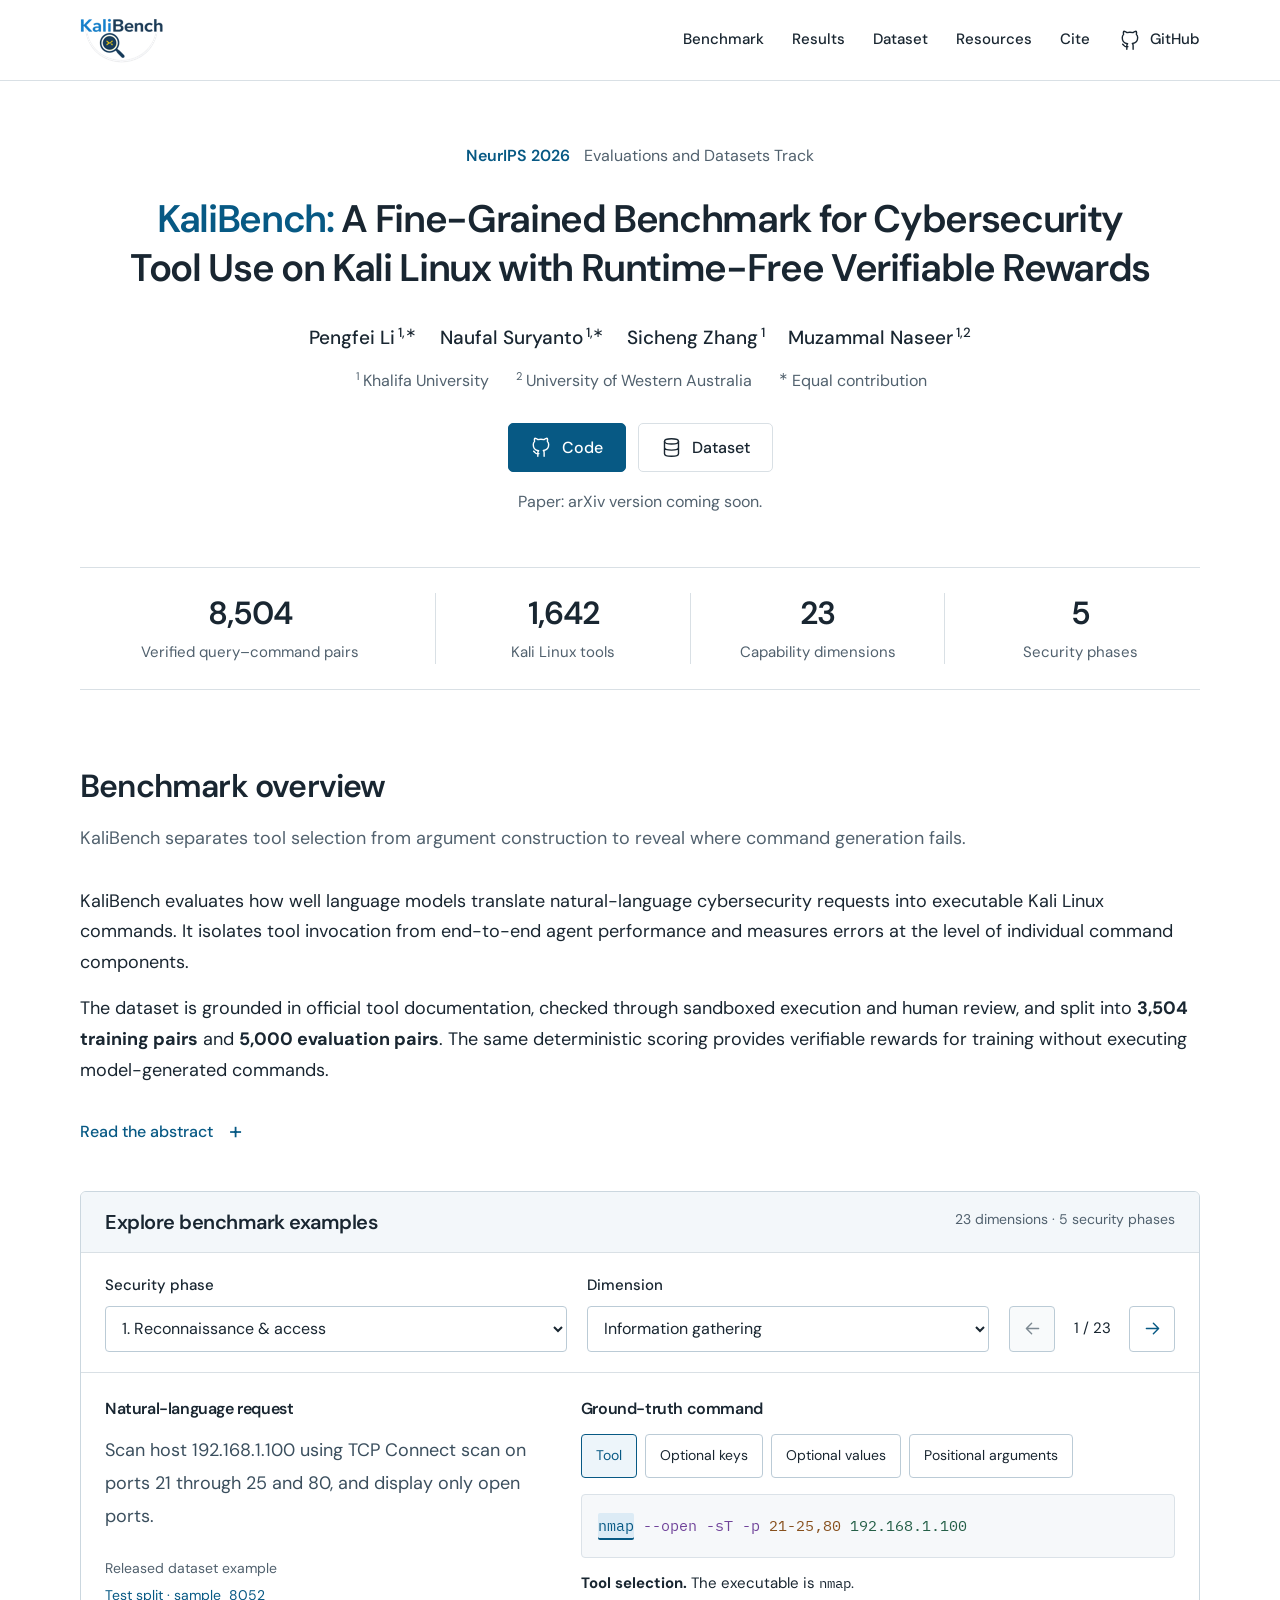
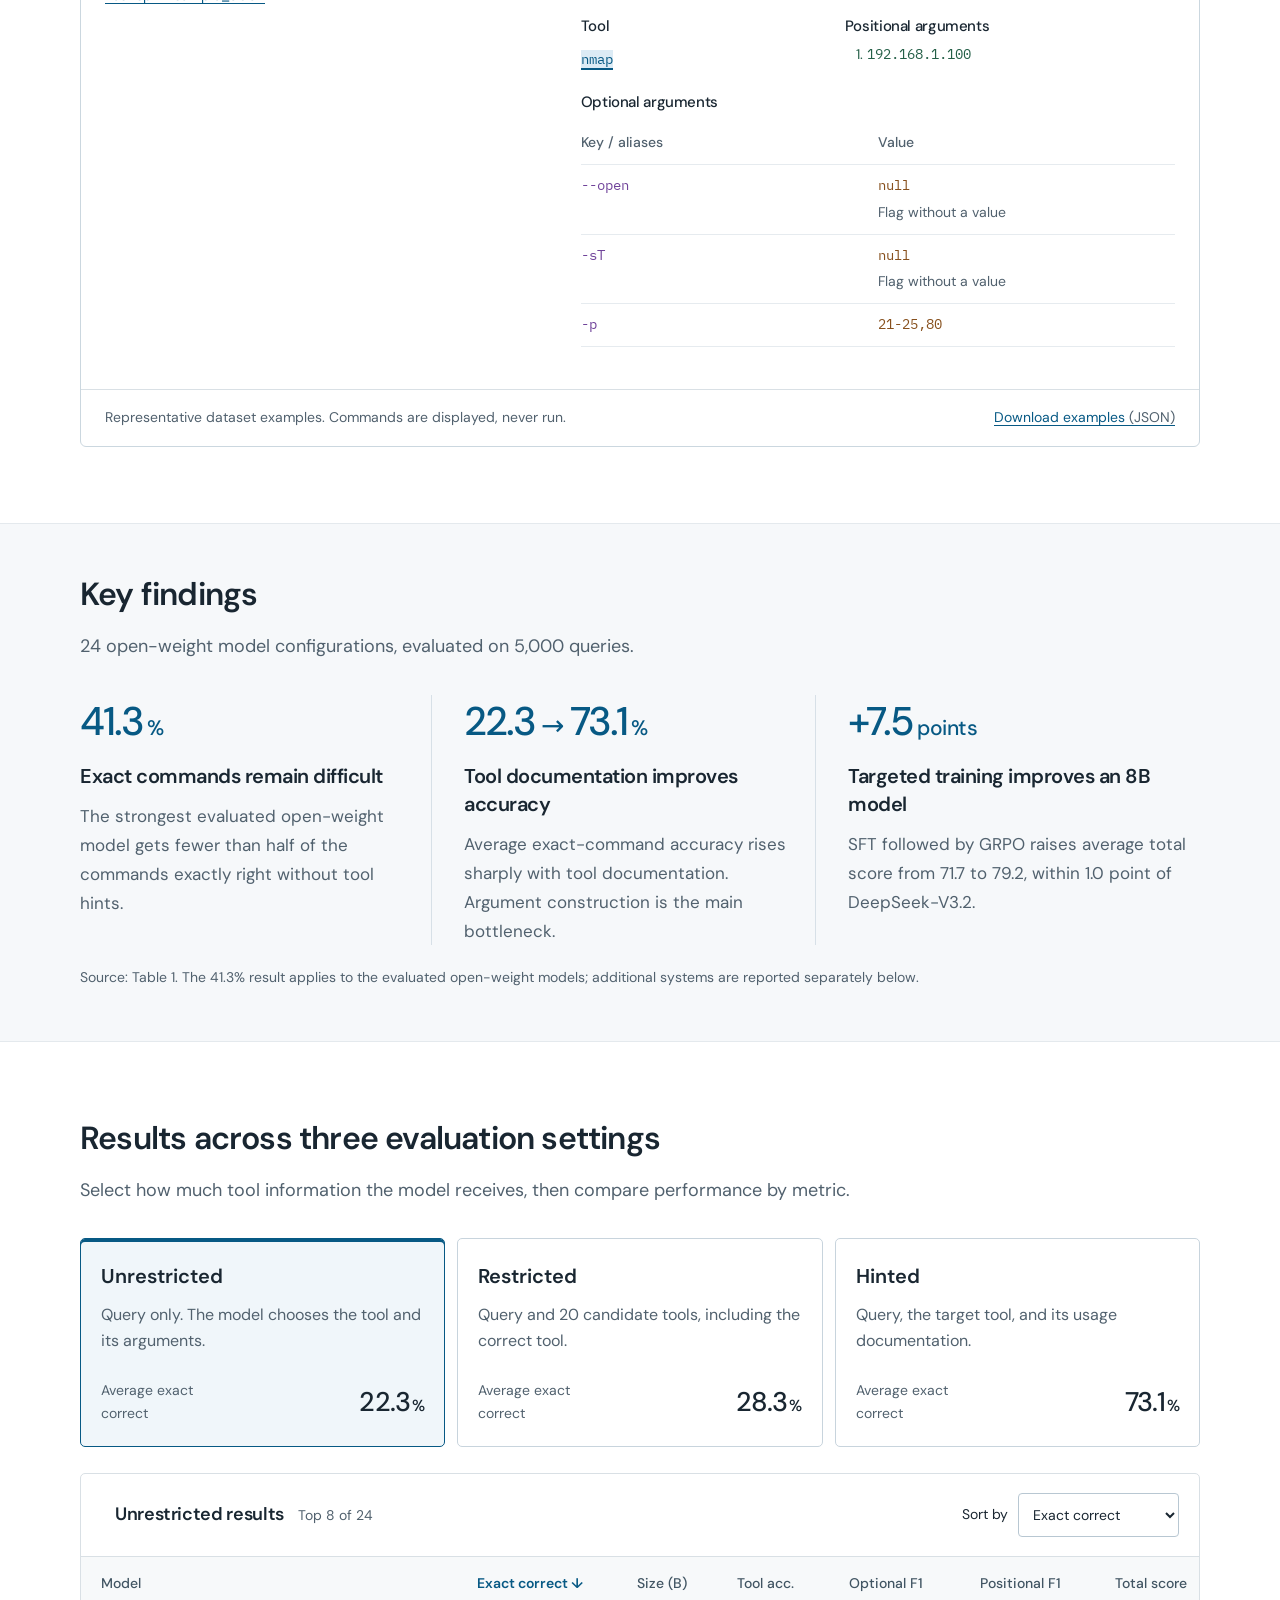
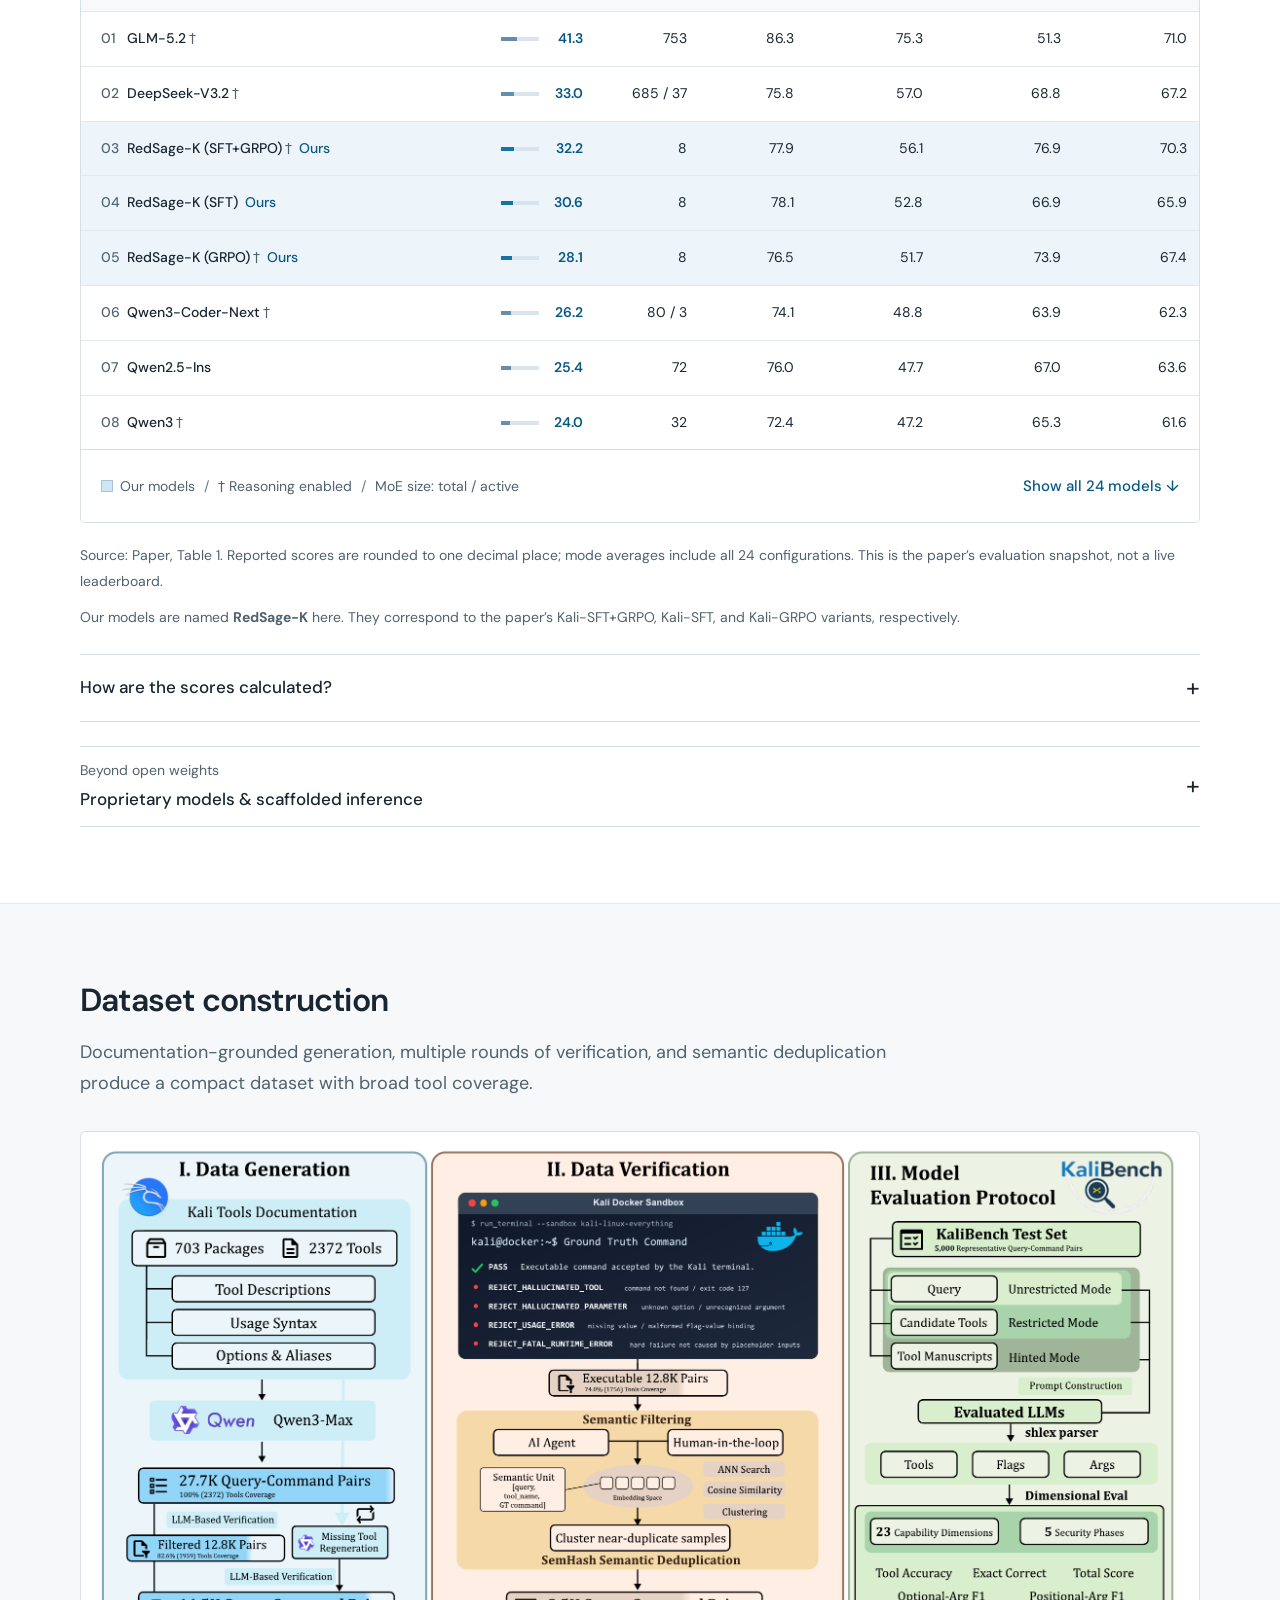
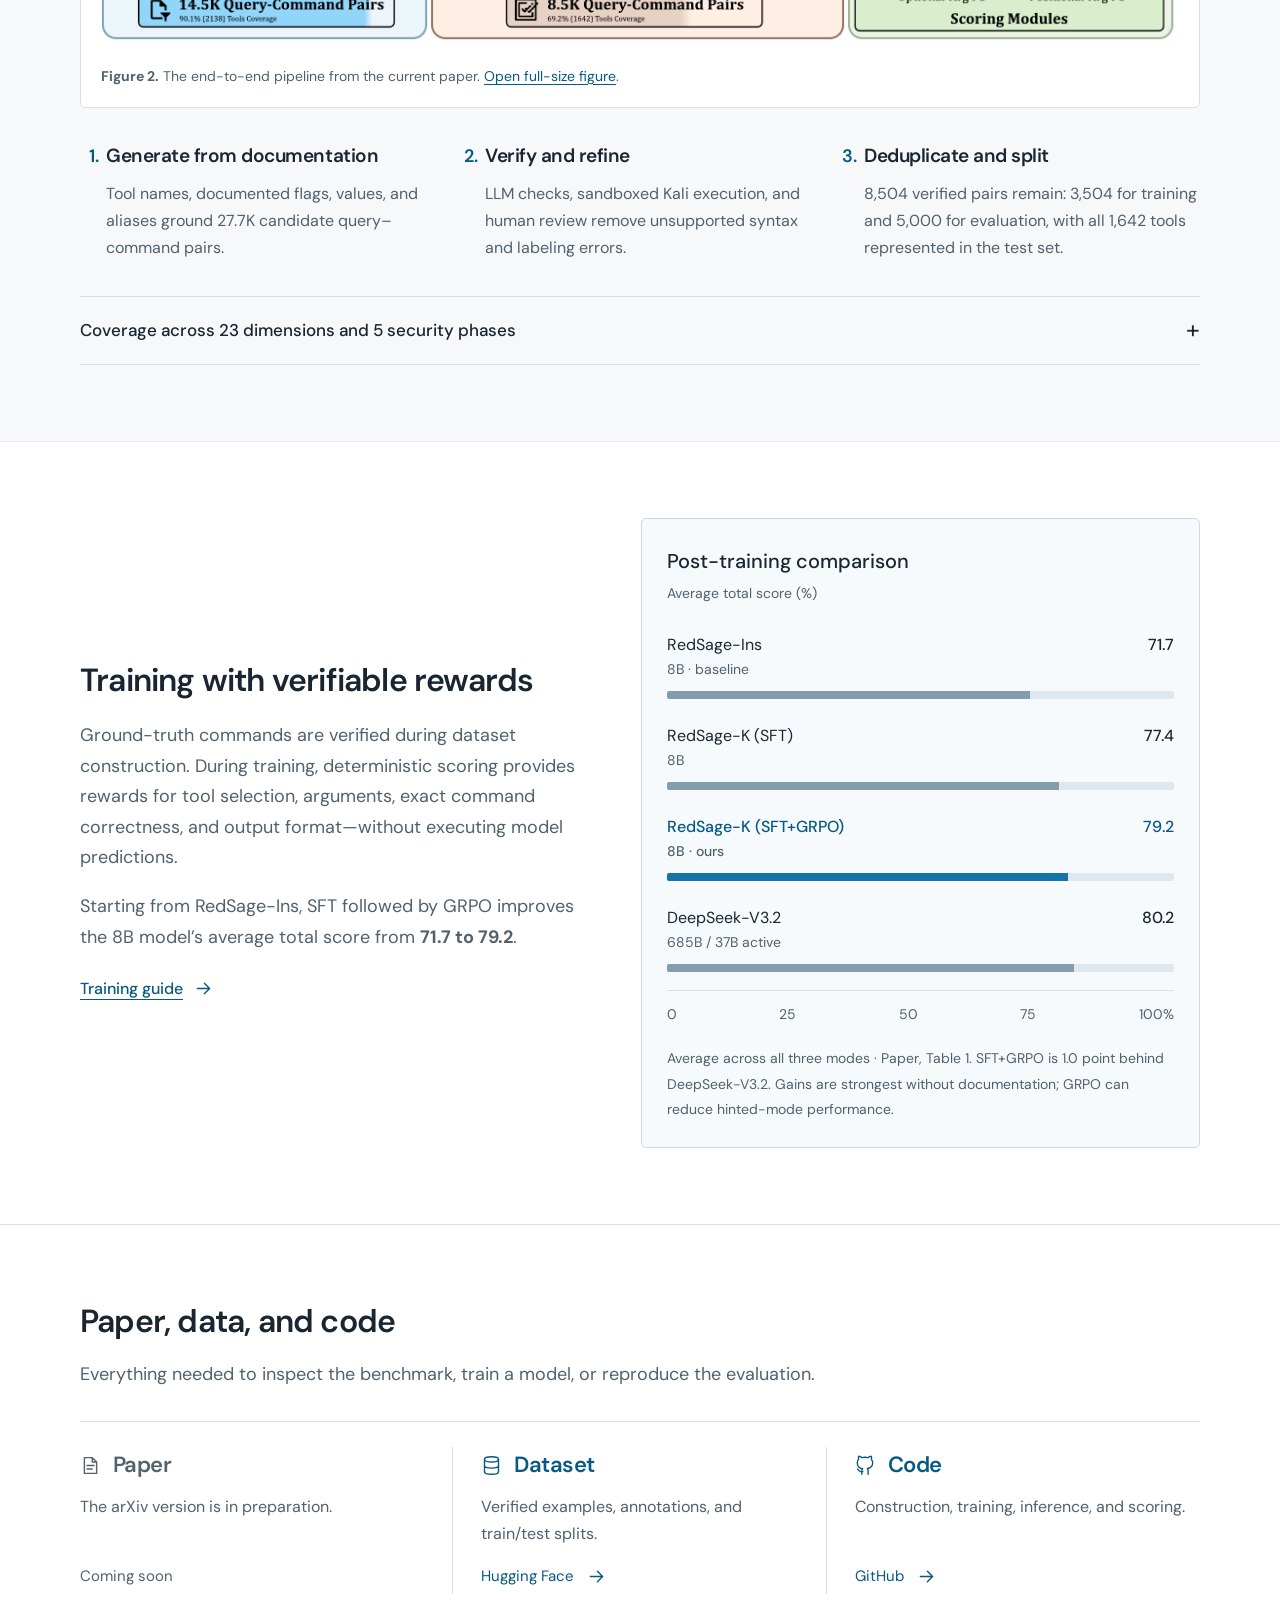
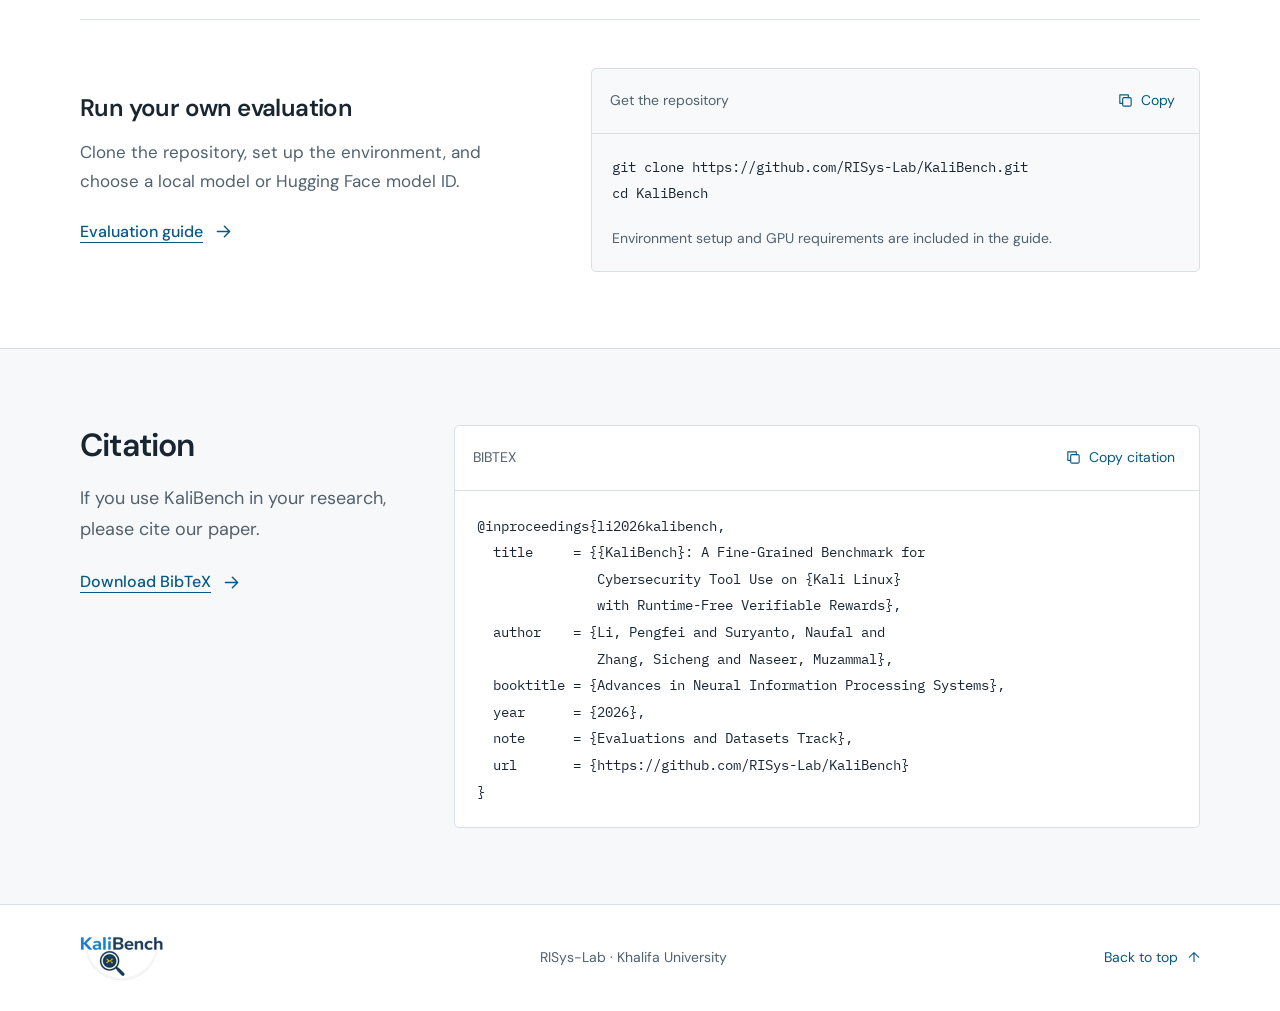
==== commit 5d5871d8: "Update project page to include benchmark examples." ====
--- a/pages/index.html
+++ b/pages/index.html
@@ -39,6 +39,7 @@
     <link rel="stylesheet" href="assets/fonts/fonts.css" />
     <link rel="stylesheet" href="styles.css" />
     <script src="script.js" defer=""></script>
+    <script src="examples.js" defer=""></script>
   </head>
   <body>
     <a class="skip-link" href="#main">Skip to content</a
@@ -121,7 +122,7 @@
       >
         <p class="conference-badge">
           <strong>NeurIPS 2026</strong
-          ><span>Accepted · Evaluations and Datasets Track</span>
+          ><span>Evaluations and Datasets Track</span>
         </p>
         <h1 id="hero-title">
           <span class="title-name">KaliBench:</span> A Fine-Grained Benchmark
@@ -250,92 +251,877 @@
             </div>
           </details>
         </div>
-        <figure class="command-example" aria-labelledby="example-title">
-          <figcaption id="example-title">
-            <strong>A benchmark example</strong
-            ><span>Explore the command components</span>
+        <!-- BEGIN EXAMPLE EXPLORER -->
+        <figure
+          class="command-example"
+          id="examples"
+          aria-labelledby="example-title"
+        >
+          <figcaption>
+            <h3 id="example-title">Explore benchmark examples</h3>
+            <span>23 dimensions · 5 security phases</span>
           </figcaption>
+          <div class="example-filters" data-example-enhanced hidden>
+            <div class="example-filter">
+              <label for="example-phase">Security phase</label
+              ><select id="example-phase">
+                <option value="1">1. Reconnaissance &amp; access</option>
+                <option value="2">2. Vulnerability analysis</option>
+                <option value="3">3. Exploitation &amp; delivery</option>
+                <option value="4">4. Post-exploitation</option>
+                <option value="5">5. Defense &amp; reporting</option>
+              </select>
+            </div>
+            <div class="example-filter">
+              <label for="example-dimension">Dimension</label
+              ><select id="example-dimension">
+                <option value="information-gathering">
+                  Information gathering
+                </option>
+                <option value="802-11">802.11 wireless</option>
+                <option value="rfid">RFID</option>
+                <option value="bluetooth">Bluetooth</option>
+                <option value="sdr">Software-defined radio</option>
+                <option value="social-engineering">Social engineering</option>
+              </select>
+            </div>
+            <div
+              class="example-pagination"
+              role="group"
+              aria-label="Browse benchmark examples"
+            >
+              <button
+                id="example-previous"
+                type="button"
+                aria-label="Previous example"
+                disabled
+              >
+                <svg class="icon previous-arrow" aria-hidden="true">
+                  <use href="#icon-arrow"></use>
+                </svg>
+              </button>
+              <span id="example-counter" aria-hidden="true">1 / 23</span>
+              <button id="example-next" type="button" aria-label="Next example">
+                <svg class="icon" aria-hidden="true">
+                  <use href="#icon-arrow"></use>
+                </svg>
+              </button>
+            </div>
+          </div>
+
           <div class="example-columns">
             <div class="example-query">
               <h3>Natural-language request</h3>
-              <blockquote>
-                Scan host <strong>192.168.1.100</strong> using TCP Connect scan
-                on ports <strong>21 through 25 and 80</strong>, and display only
-                open ports.
+              <blockquote id="example-query">
+                Scan host 192.168.1.100 using TCP Connect scan on ports 21
+                through 25 and 80, and display only open ports.
               </blockquote>
+              <p class="example-provenance">
+                Released dataset example<br /><a
+                  id="example-source"
+                  href="https://github.com/RISys-Lab/KaliBench/blob/main/KaliBench_data/kalibench_verified_test_5000.jsonl"
+                  >Test split · sample_8052</a
+                >
+              </p>
             </div>
             <div class="example-command">
-              <h3>Verified command</h3>
+              <h3>Ground-truth command</h3>
+              <div
+                class="anatomy-controls"
+                role="group"
+                aria-label="Explore command components"
+                data-example-enhanced
+                hidden
+              >
+                <button
+                  class="anatomy-button active"
+                  data-component="tool"
+                  aria-pressed="true"
+                >
+                  Tool
+                </button>
+                <button
+                  class="anatomy-button"
+                  data-component="keys"
+                  aria-pressed="false"
+                >
+                  Optional keys
+                </button>
+                <button
+                  class="anatomy-button"
+                  data-component="values"
+                  aria-pressed="false"
+                >
+                  Optional values
+                </button>
+                <button
+                  class="anatomy-button"
+                  data-component="arguments"
+                  aria-pressed="false"
+                >
+                  Positional arguments
+                </button>
+              </div>
               <pre
                 class="command-line"
                 tabindex="0"
-                aria-label="Verified Nmap command"
-              ><code><span class="command-token token-tool is-emphasized" data-token="tool">nmap</span> <span class="command-token token-key" data-token="keys">-sT</span> <span class="command-token token-key" data-token="keys">-p</span> <span class="command-token token-value" data-token="values">21-25,80</span> <span class="command-token token-key" data-token="keys">--open</span> <span class="command-token token-argument" data-token="arguments">192.168.1.100</span></code></pre>
+                aria-label="Ground-truth command for nmap"
+              ><code id="example-command"><span class="command-token token-tool is-emphasized" data-token="tool">nmap</span> <span class="command-token token-key" data-token="keys">--open</span> <span class="command-token token-key" data-token="keys">-sT</span> <span class="command-token token-key" data-token="keys">-p</span> <span class="command-token token-value" data-token="values">21-25,80</span> <span class="command-token token-argument" data-token="arguments">192.168.1.100</span></code></pre>
+              <p
+                class="anatomy-description"
+                id="anatomy-description"
+                data-example-enhanced
+                hidden
+              >
+                <strong>Tool selection.</strong> The executable is
+                <code>nmap</code>.
+              </p>
+              <div class="example-annotation-summary">
+                <div>
+                  <h4>Tool</h4>
+                  <div id="example-tool">
+                    <code data-annotation="tool">nmap</code>
+                  </div>
+                </div>
+                <div>
+                  <h4>Positional arguments</h4>
+                  <div id="example-positionals">
+                    <ol class="positional-values">
+                      <li>
+                        <code data-annotation="arguments">192.168.1.100</code>
+                      </li>
+                    </ol>
+                  </div>
+                </div>
+              </div>
               <div class="argument-pairs">
-                <h4>Optional arguments as key–value pairs</h4>
-                <dl>
-                  <div>
-                    <dt><code>-sT</code></dt>
-                    <dd><code>null</code><span>Flag without a value</span></dd>
-                  </div>
-                  <div>
-                    <dt><code>-p</code></dt>
-                    <dd>
-                      <code>21-25,80</code><span>Port range and port</span>
-                    </dd>
-                  </div>
-                  <div>
-                    <dt><code>--open</code></dt>
-                    <dd><code>null</code><span>Flag without a value</span></dd>
-                  </div>
-                </dl>
+                <h4>Optional arguments</h4>
+                <table
+                  id="example-options-table"
+                  aria-label="Optional argument key/value pairs"
+                >
+                  <thead>
+                    <tr>
+                      <th scope="col">Key / aliases</th>
+                      <th scope="col">Value</th>
+                    </tr>
+                  </thead>
+                  <tbody id="example-option-rows">
+                    <tr>
+                      <th scope="row">
+                        <code data-annotation="keys">--open</code>
+                      </th>
+                      <td>
+                        <code data-annotation="values">null</code
+                        ><span class="null-explanation"
+                          >Flag without a value</span
+                        >
+                      </td>
+                    </tr>
+                    <tr>
+                      <th scope="row">
+                        <code data-annotation="keys">-sT</code>
+                      </th>
+                      <td>
+                        <code data-annotation="values">null</code
+                        ><span class="null-explanation"
+                          >Flag without a value</span
+                        >
+                      </td>
+                    </tr>
+                    <tr>
+                      <th scope="row">
+                        <code data-annotation="keys">-p</code>
+                      </th>
+                      <td><code data-annotation="values">21-25,80</code></td>
+                    </tr>
+                  </tbody>
+                </table>
+                <p id="example-no-options" hidden>
+                  No optional arguments in this example.
+                </p>
+                <p id="example-alias-note" hidden>
+                  Names separated by | are aliases for the same key.
+                </p>
               </div>
             </div>
           </div>
-          <div
-            class="anatomy-controls"
-            role="group"
-            aria-label="Explore command components"
+          <p
+            class="sr-only"
+            id="example-status"
+            aria-live="polite"
+            aria-atomic="true"
+          ></p>
+          <noscript
+            ><p class="example-noscript">
+              This is one of 23 examples. Enable JavaScript to explore each
+              dimension, or download all examples below.
+            </p></noscript
           >
-            <button
-              class="anatomy-button active"
-              data-component="tool"
-              aria-pressed="true"
+          <div class="example-note">
+            <p>
+              Representative dataset examples. Commands are displayed, never
+              run.
+            </p>
+            <a href="assets/examples.json" download
+              >Download examples <span>(JSON)</span></a
             >
-              Tool</button
-            ><button
-              class="anatomy-button"
-              data-component="keys"
-              aria-pressed="false"
-            >
-              Optional keys</button
-            ><button
-              class="anatomy-button"
-              data-component="values"
-              aria-pressed="false"
-            >
-              Optional values</button
-            ><button
-              class="anatomy-button"
-              data-component="arguments"
-              aria-pressed="false"
-            >
-              Positional argument
-            </button>
           </div>
-          <p
-            class="anatomy-description"
-            id="anatomy-description"
-            aria-live="polite"
-          >
-            <strong>Tool selection.</strong> Identify the executable:
-            <code>nmap</code>.
-          </p>
-          <p class="example-note">
-            Example from Figure 1 and the released test set. Optional flags may
-            be reordered; this illustration does not execute commands.
-          </p>
         </figure>
+        <script type="application/json" id="benchmark-examples-data">
+          {
+            "phases": [
+              {
+                "id": "1",
+                "label": "Reconnaissance \u0026 Initial Access",
+                "short_label": "Reconnaissance \u0026 access"
+              },
+              {
+                "id": "2",
+                "label": "Vulnerability Analysis",
+                "short_label": "Vulnerability analysis"
+              },
+              {
+                "id": "3",
+                "label": "Exploitation \u0026 Payload Delivery",
+                "short_label": "Exploitation \u0026 delivery"
+              },
+              {
+                "id": "4",
+                "label": "Post-Exploitation \u0026 Lateral Movement",
+                "short_label": "Post-exploitation"
+              },
+              {
+                "id": "5",
+                "label": "Defensive Analysis \u0026 Reporting",
+                "short_label": "Defense \u0026 reporting"
+              }
+            ],
+            "sources": {
+              "test": {
+                "path": "KaliBench_data/kalibench_verified_test_5000.jsonl",
+                "sha256": "783193aaa98762ca384f028b7a7c309994c879ebf0fc1b781dcb7169fff89afc"
+              },
+              "train": {
+                "path": "KaliBench_data/kalibench_verified_train_3504.jsonl",
+                "sha256": "93dc4ddff6d9df73bed4b9e92716470e7a73df513f5ca2f1b201c85f2329f909"
+              }
+            },
+            "examples": [
+              {
+                "phase": "1",
+                "dimension": "information-gathering",
+                "dimension_label": "Information gathering",
+                "split": "test",
+                "custom_id": "sample_8052",
+                "tool_name": "nmap",
+                "query": "Scan host 192.168.1.100 using TCP Connect scan on ports 21 through 25 and 80, and display only open ports.",
+                "ground_truth_command": "nmap --open -sT -p 21-25,80 192.168.1.100",
+                "optional_args": {
+                  "--open": null,
+                  "-sT": null,
+                  "-p": "21-25,80"
+                },
+                "positional_args": ["192.168.1.100"],
+                "source_path": "KaliBench_data/kalibench_verified_test_5000.jsonl",
+                "tokens": [
+                  { "text": "nmap", "kind": "tool" },
+                  { "text": " ", "kind": null },
+                  { "text": "--open", "kind": "keys" },
+                  { "text": " ", "kind": null },
+                  { "text": "-sT", "kind": "keys" },
+                  { "text": " ", "kind": null },
+                  { "text": "-p", "kind": "keys" },
+                  { "text": " ", "kind": null },
+                  { "text": "21-25,80", "kind": "values" },
+                  { "text": " ", "kind": null },
+                  { "text": "192.168.1.100", "kind": "arguments" }
+                ]
+              },
+              {
+                "phase": "1",
+                "dimension": "802-11",
+                "dimension_label": "802.11 wireless",
+                "split": "test",
+                "custom_id": "sample_6372",
+                "tool_name": "rfkill",
+                "query": "List all wireless devices and their block status using rfkill with JSON output format.",
+                "ground_truth_command": "rfkill --json list",
+                "optional_args": { "--json|-J": null },
+                "positional_args": ["list"],
+                "source_path": "KaliBench_data/kalibench_verified_test_5000.jsonl",
+                "tokens": [
+                  { "text": "rfkill", "kind": "tool" },
+                  { "text": " ", "kind": null },
+                  { "text": "--json", "kind": "keys" },
+                  { "text": " ", "kind": null },
+                  { "text": "list", "kind": "arguments" }
+                ]
+              },
+              {
+                "phase": "1",
+                "dimension": "rfid",
+                "dimension_label": "RFID",
+                "split": "test",
+                "custom_id": "sample_1120",
+                "tool_name": "proxmark3",
+                "query": "Connect to the Proxmark3 device on /dev/ttyACM0 and execute the command 'hf mf chk --1k', then exit without entering interactive mode.",
+                "ground_truth_command": "proxmark3 --command 'hf mf chk --1k' /dev/ttyACM0",
+                "optional_args": { "--command|-c": "hf mf chk --1k" },
+                "positional_args": ["/dev/ttyACM0"],
+                "source_path": "KaliBench_data/kalibench_verified_test_5000.jsonl",
+                "tokens": [
+                  { "text": "proxmark3", "kind": "tool" },
+                  { "text": " ", "kind": null },
+                  { "text": "--command", "kind": "keys" },
+                  { "text": " ", "kind": null },
+                  { "text": "'hf mf chk --1k'", "kind": "values" },
+                  { "text": " ", "kind": null },
+                  { "text": "/dev/ttyACM0", "kind": "arguments" }
+                ]
+              },
+              {
+                "phase": "1",
+                "dimension": "bluetooth",
+                "dimension_label": "Bluetooth",
+                "split": "test",
+                "custom_id": "sample_4205",
+                "tool_name": "hcitool",
+                "query": "Scan for nearby Bluetooth devices using the hcitool command.",
+                "ground_truth_command": "hcitool scan",
+                "optional_args": {},
+                "positional_args": ["scan"],
+                "source_path": "KaliBench_data/kalibench_verified_test_5000.jsonl",
+                "tokens": [
+                  { "text": "hcitool", "kind": "tool" },
+                  { "text": " ", "kind": null },
+                  { "text": "scan", "kind": "arguments" }
+                ]
+              },
+              {
+                "phase": "1",
+                "dimension": "sdr",
+                "dimension_label": "Software-defined radio",
+                "split": "test",
+                "custom_id": "sample_919",
+                "tool_name": "hackrf_transfer",
+                "query": "Use hackrf_transfer to receive data at 2.4 GHz with a sample rate of 10 MHz and save it to a file named 'capture.raw'.",
+                "ground_truth_command": "hackrf_transfer -f 2400000000 -r capture.raw -s 10000000",
+                "optional_args": {
+                  "-f": "2400000000",
+                  "-r": "capture.raw",
+                  "-s": "10000000"
+                },
+                "positional_args": [],
+                "source_path": "KaliBench_data/kalibench_verified_test_5000.jsonl",
+                "tokens": [
+                  { "text": "hackrf_transfer", "kind": "tool" },
+                  { "text": " ", "kind": null },
+                  { "text": "-f", "kind": "keys" },
+                  { "text": " ", "kind": null },
+                  { "text": "2400000000", "kind": "values" },
+                  { "text": " ", "kind": null },
+                  { "text": "-r", "kind": "keys" },
+                  { "text": " ", "kind": null },
+                  { "text": "capture.raw", "kind": "values" },
+                  { "text": " ", "kind": null },
+                  { "text": "-s", "kind": "keys" },
+                  { "text": " ", "kind": null },
+                  { "text": "10000000", "kind": "values" }
+                ]
+              },
+              {
+                "phase": "1",
+                "dimension": "social-engineering",
+                "dimension_label": "Social engineering",
+                "split": "test",
+                "custom_id": "sample_420",
+                "tool_name": "setoolkit",
+                "query": "Run the tool 'setoolkit' to begin using the Social-Engineer Toolkit interface.",
+                "ground_truth_command": "setoolkit",
+                "optional_args": {},
+                "positional_args": [],
+                "source_path": "KaliBench_data/kalibench_verified_test_5000.jsonl",
+                "tokens": [{ "text": "setoolkit", "kind": "tool" }]
+              },
+              {
+                "phase": "2",
+                "dimension": "vulnerability",
+                "dimension_label": "Vulnerability analysis",
+                "split": "test",
+                "custom_id": "sample_1112",
+                "tool_name": "nuclei",
+                "query": "Scan the target example.com using Nuclei with the template directory http/cves/ and output results in JSONL format to findings.jsonl.",
+                "ground_truth_command": "nuclei --jsonl --output findings.jsonl --target example.com --templates http/cves/",
+                "optional_args": {
+                  "--jsonl|-j": null,
+                  "--output|-o": "findings.jsonl",
+                  "--target|-u": "example.com",
+                  "--templates|-t": "http/cves/"
+                },
+                "positional_args": [],
+                "source_path": "KaliBench_data/kalibench_verified_test_5000.jsonl",
+                "tokens": [
+                  { "text": "nuclei", "kind": "tool" },
+                  { "text": " ", "kind": null },
+                  { "text": "--jsonl", "kind": "keys" },
+                  { "text": " ", "kind": null },
+                  { "text": "--output", "kind": "keys" },
+                  { "text": " ", "kind": null },
+                  { "text": "findings.jsonl", "kind": "values" },
+                  { "text": " ", "kind": null },
+                  { "text": "--target", "kind": "keys" },
+                  { "text": " ", "kind": null },
+                  { "text": "example.com", "kind": "values" },
+                  { "text": " ", "kind": null },
+                  { "text": "--templates", "kind": "keys" },
+                  { "text": " ", "kind": null },
+                  { "text": "http/cves/", "kind": "values" }
+                ]
+              },
+              {
+                "phase": "2",
+                "dimension": "fuzzing",
+                "dimension_label": "Fuzzing",
+                "split": "test",
+                "custom_id": "sample_7447",
+                "tool_name": "llvm-reduce",
+                "query": "Run llvm-reduce on 'crash.ll' with the interestingness test named 'repro.sh', passing '--arg1 value1' to the test script, and limit reductions to 2 threads.",
+                "ground_truth_command": "llvm-reduce -j 2 --test repro.sh --test-arg '--arg1 value1' crash.ll",
+                "optional_args": {
+                  "-j": "2",
+                  "--test": "repro.sh",
+                  "--test-arg": "--arg1 value1"
+                },
+                "positional_args": ["crash.ll"],
+                "source_path": "KaliBench_data/kalibench_verified_test_5000.jsonl",
+                "tokens": [
+                  { "text": "llvm-reduce", "kind": "tool" },
+                  { "text": " ", "kind": null },
+                  { "text": "-j", "kind": "keys" },
+                  { "text": " ", "kind": null },
+                  { "text": "2", "kind": "values" },
+                  { "text": " ", "kind": null },
+                  { "text": "--test", "kind": "keys" },
+                  { "text": " ", "kind": null },
+                  { "text": "repro.sh", "kind": "values" },
+                  { "text": " ", "kind": null },
+                  { "text": "--test-arg", "kind": "keys" },
+                  { "text": " ", "kind": null },
+                  { "text": "'--arg1 value1'", "kind": "values" },
+                  { "text": " ", "kind": null },
+                  { "text": "crash.ll", "kind": "arguments" }
+                ]
+              },
+              {
+                "phase": "2",
+                "dimension": "web",
+                "dimension_label": "Web analysis",
+                "split": "test",
+                "custom_id": "sample_7035",
+                "tool_name": "wafw00f",
+                "query": "Analyze multiple URLs from a file named targets.csv using wafw00f and save results in JSON format to output.json.",
+                "ground_truth_command": "wafw00f --input-file targets.csv --output output.json",
+                "optional_args": {
+                  "--input-file|-i": "targets.csv",
+                  "--output|-o": "output.json"
+                },
+                "positional_args": [],
+                "source_path": "KaliBench_data/kalibench_verified_test_5000.jsonl",
+                "tokens": [
+                  { "text": "wafw00f", "kind": "tool" },
+                  { "text": " ", "kind": null },
+                  { "text": "--input-file", "kind": "keys" },
+                  { "text": " ", "kind": null },
+                  { "text": "targets.csv", "kind": "values" },
+                  { "text": " ", "kind": null },
+                  { "text": "--output", "kind": "keys" },
+                  { "text": " ", "kind": null },
+                  { "text": "output.json", "kind": "values" }
+                ]
+              },
+              {
+                "phase": "2",
+                "dimension": "database",
+                "dimension_label": "Database analysis",
+                "split": "test",
+                "custom_id": "sample_5864",
+                "tool_name": "sqlmap",
+                "query": "Use sqlmap to test the URL 'http://192.168.1.250/?p=1\u0026forumaction=search' and enumerate all available databases.",
+                "ground_truth_command": "sqlmap --dbs -u 'http://192.168.1.250/?p=1\u0026forumaction=search'",
+                "optional_args": {
+                  "--dbs": null,
+                  "--url|-u": "http://192.168.1.250/?p=1\u0026forumaction=search"
+                },
+                "positional_args": [],
+                "source_path": "KaliBench_data/kalibench_verified_test_5000.jsonl",
+                "tokens": [
+                  { "text": "sqlmap", "kind": "tool" },
+                  { "text": " ", "kind": null },
+                  { "text": "--dbs", "kind": "keys" },
+                  { "text": " ", "kind": null },
+                  { "text": "-u", "kind": "keys" },
+                  { "text": " ", "kind": null },
+                  {
+                    "text": "'http://192.168.1.250/?p=1\u0026forumaction=search'",
+                    "kind": "values"
+                  }
+                ]
+              },
+              {
+                "phase": "2",
+                "dimension": "voip",
+                "dimension_label": "VoIP",
+                "split": "test",
+                "custom_id": "sample_1147",
+                "tool_name": "rtpbreak",
+                "query": "Use rtpbreak to analyze RTP traffic from the pcap file 'capture.pcap', fill gaps in raw dumps, and save output to the directory 'rtp_output'.",
+                "ground_truth_command": "rtpbreak -d rtp_output -g -r capture.pcap",
+                "optional_args": {
+                  "-d": "rtp_output",
+                  "-g": null,
+                  "-r": "capture.pcap"
+                },
+                "positional_args": [],
+                "source_path": "KaliBench_data/kalibench_verified_test_5000.jsonl",
+                "tokens": [
+                  { "text": "rtpbreak", "kind": "tool" },
+                  { "text": " ", "kind": null },
+                  { "text": "-d", "kind": "keys" },
+                  { "text": " ", "kind": null },
+                  { "text": "rtp_output", "kind": "values" },
+                  { "text": " ", "kind": null },
+                  { "text": "-g", "kind": "keys" },
+                  { "text": " ", "kind": null },
+                  { "text": "-r", "kind": "keys" },
+                  { "text": " ", "kind": null },
+                  { "text": "capture.pcap", "kind": "values" }
+                ]
+              },
+              {
+                "phase": "3",
+                "dimension": "exploitation",
+                "dimension_label": "Exploitation",
+                "split": "test",
+                "custom_id": "sample_2211",
+                "tool_name": "msf-pattern_create",
+                "query": "Generate a Metasploit pattern of length 100 using the default character sets.",
+                "ground_truth_command": "msf-pattern_create --length 100",
+                "optional_args": { "--length|-l": "100" },
+                "positional_args": [],
+                "source_path": "KaliBench_data/kalibench_verified_test_5000.jsonl",
+                "tokens": [
+                  { "text": "msf-pattern_create", "kind": "tool" },
+                  { "text": " ", "kind": null },
+                  { "text": "--length", "kind": "keys" },
+                  { "text": " ", "kind": null },
+                  { "text": "100", "kind": "values" }
+                ]
+              },
+              {
+                "phase": "3",
+                "dimension": "sniffing-spoofing",
+                "dimension_label": "Sniffing and spoofing",
+                "split": "test",
+                "custom_id": "sample_3344",
+                "tool_name": "webspy",
+                "query": "Use webspy to monitor HTTP traffic from the host 192.168.1.100 using the default network interface.",
+                "ground_truth_command": "webspy 192.168.1.100",
+                "optional_args": {},
+                "positional_args": ["192.168.1.100"],
+                "source_path": "KaliBench_data/kalibench_verified_test_5000.jsonl",
+                "tokens": [
+                  { "text": "webspy", "kind": "tool" },
+                  { "text": " ", "kind": null },
+                  { "text": "192.168.1.100", "kind": "arguments" }
+                ]
+              },
+              {
+                "phase": "3",
+                "dimension": "hardware",
+                "dimension_label": "Hardware",
+                "split": "test",
+                "custom_id": "sample_3762",
+                "tool_name": "qemu-system-arm",
+                "query": "Launch an ARM-based QEMU instance using the 'virt' machine type, 4 CPU cores, and load the kernel 'vmlinuz' with initrd 'initrd.img'.",
+                "ground_truth_command": "qemu-system-arm -kernel vmlinuz -initrd initrd.img -machine type=virt -smp cpus=4",
+                "optional_args": {
+                  "-initrd": "initrd.img",
+                  "-kernel": "vmlinuz",
+                  "-machine": "type=virt",
+                  "-smp": "cpus=4"
+                },
+                "positional_args": [],
+                "source_path": "KaliBench_data/kalibench_verified_test_5000.jsonl",
+                "tokens": [
+                  { "text": "qemu-system-arm", "kind": "tool" },
+                  { "text": " ", "kind": null },
+                  { "text": "-kernel", "kind": "keys" },
+                  { "text": " ", "kind": null },
+                  { "text": "vmlinuz", "kind": "values" },
+                  { "text": " ", "kind": null },
+                  { "text": "-initrd", "kind": "keys" },
+                  { "text": " ", "kind": null },
+                  { "text": "initrd.img", "kind": "values" },
+                  { "text": " ", "kind": null },
+                  { "text": "-machine", "kind": "keys" },
+                  { "text": " ", "kind": null },
+                  { "text": "type=virt", "kind": "values" },
+                  { "text": " ", "kind": null },
+                  { "text": "-smp", "kind": "keys" },
+                  { "text": " ", "kind": null },
+                  { "text": "cpus=4", "kind": "values" }
+                ]
+              },
+              {
+                "phase": "3",
+                "dimension": "wireless",
+                "dimension_label": "Wireless",
+                "split": "test",
+                "custom_id": "sample_4038",
+                "tool_name": "sakis3g",
+                "query": "Use sakis3g to initiate an interactive connection session.",
+                "ground_truth_command": "sakis3g --interactive connect",
+                "optional_args": { "--interactive": null },
+                "positional_args": ["connect"],
+                "source_path": "KaliBench_data/kalibench_verified_test_5000.jsonl",
+                "tokens": [
+                  { "text": "sakis3g", "kind": "tool" },
+                  { "text": " ", "kind": null },
+                  { "text": "--interactive", "kind": "keys" },
+                  { "text": " ", "kind": null },
+                  { "text": "connect", "kind": "arguments" }
+                ]
+              },
+              {
+                "phase": "4",
+                "dimension": "post-exploitation",
+                "dimension_label": "Post-exploitation",
+                "split": "train",
+                "custom_id": "sample_4566",
+                "tool_name": "sudo",
+                "query": "In list mode, display the privileges of user 'eve' as they would apply to the command 'cat /etc/shadow', using non-interactive mode.",
+                "ground_truth_command": "sudo --list --non-interactive -U eve cat /etc/shadow",
+                "optional_args": {
+                  "--list|-l": null,
+                  "--non-interactive|-n": null,
+                  "--other-user|-U": "eve"
+                },
+                "positional_args": ["cat", "/etc/shadow"],
+                "source_path": "KaliBench_data/kalibench_verified_train_3504.jsonl",
+                "tokens": [
+                  { "text": "sudo", "kind": "tool" },
+                  { "text": " ", "kind": null },
+                  { "text": "--list", "kind": "keys" },
+                  { "text": " ", "kind": null },
+                  { "text": "--non-interactive", "kind": "keys" },
+                  { "text": " ", "kind": null },
+                  { "text": "-U", "kind": "keys" },
+                  { "text": " ", "kind": null },
+                  { "text": "eve", "kind": "values" },
+                  { "text": " ", "kind": null },
+                  { "text": "cat", "kind": "arguments" },
+                  { "text": " ", "kind": null },
+                  { "text": "/etc/shadow", "kind": "arguments" }
+                ]
+              },
+              {
+                "phase": "4",
+                "dimension": "passwords",
+                "dimension_label": "Passwords",
+                "split": "test",
+                "custom_id": "sample_4684",
+                "tool_name": "ncrack",
+                "query": "Run ncrack with maximum speed template (-T5), targeting SSH on 10.0.0.5, using usernames from users.txt and passwords from pass.txt, and stop after first successful login.",
+                "ground_truth_command": "ncrack -f -T5 -P pass.txt -U users.txt ssh://10.0.0.5",
+                "optional_args": {
+                  "-f": null,
+                  "-T": "5",
+                  "-P": "pass.txt",
+                  "-U": "users.txt"
+                },
+                "positional_args": ["ssh://10.0.0.5"],
+                "source_path": "KaliBench_data/kalibench_verified_test_5000.jsonl",
+                "tokens": [
+                  { "text": "ncrack", "kind": "tool" },
+                  { "text": " ", "kind": null },
+                  { "text": "-f", "kind": "keys" },
+                  { "text": " ", "kind": null },
+                  { "text": "-T", "kind": "keys" },
+                  { "text": "5", "kind": "values" },
+                  { "text": " ", "kind": null },
+                  { "text": "-P", "kind": "keys" },
+                  { "text": " ", "kind": null },
+                  { "text": "pass.txt", "kind": "values" },
+                  { "text": " ", "kind": null },
+                  { "text": "-U", "kind": "keys" },
+                  { "text": " ", "kind": null },
+                  { "text": "users.txt", "kind": "values" },
+                  { "text": " ", "kind": null },
+                  { "text": "ssh://10.0.0.5", "kind": "arguments" }
+                ]
+              },
+              {
+                "phase": "4",
+                "dimension": "windows-resources",
+                "dimension_label": "Windows resources",
+                "split": "test",
+                "custom_id": "sample_2257",
+                "tool_name": "dnschef",
+                "query": "Start DNSChef on the loopback interface using Google's public DNS server 8.8.8.8 in full proxy mode.",
+                "ground_truth_command": "dnschef --interface 127.0.0.1 --nameserver 8.8.8.8",
+                "optional_args": {
+                  "--interface": "127.0.0.1",
+                  "--nameserver": "8.8.8.8"
+                },
+                "positional_args": [],
+                "source_path": "KaliBench_data/kalibench_verified_test_5000.jsonl",
+                "tokens": [
+                  { "text": "dnschef", "kind": "tool" },
+                  { "text": " ", "kind": null },
+                  { "text": "--interface", "kind": "keys" },
+                  { "text": " ", "kind": null },
+                  { "text": "127.0.0.1", "kind": "values" },
+                  { "text": " ", "kind": null },
+                  { "text": "--nameserver", "kind": "keys" },
+                  { "text": " ", "kind": null },
+                  { "text": "8.8.8.8", "kind": "values" }
+                ]
+              },
+              {
+                "phase": "4",
+                "dimension": "crypto-stego",
+                "dimension_label": "Cryptography and steganography",
+                "split": "test",
+                "custom_id": "sample_4077",
+                "dimension_short_label": "Crypto \u0026 steganography",
+                "tool_name": "ccdecrypt",
+                "query": "Using the ccdecrypt alias, decrypt 'archive.zip.cpt' with the key 'mypassword', overwriting any existing output file without prompting.",
+                "ground_truth_command": "ccdecrypt --force --key mypassword archive.zip.cpt",
+                "optional_args": {
+                  "--force|-f": null,
+                  "--key|-K": "mypassword"
+                },
+                "positional_args": ["archive.zip.cpt"],
+                "source_path": "KaliBench_data/kalibench_verified_test_5000.jsonl",
+                "tokens": [
+                  { "text": "ccdecrypt", "kind": "tool" },
+                  { "text": " ", "kind": null },
+                  { "text": "--force", "kind": "keys" },
+                  { "text": " ", "kind": null },
+                  { "text": "--key", "kind": "keys" },
+                  { "text": " ", "kind": null },
+                  { "text": "mypassword", "kind": "values" },
+                  { "text": " ", "kind": null },
+                  { "text": "archive.zip.cpt", "kind": "arguments" }
+                ]
+              },
+              {
+                "phase": "5",
+                "dimension": "reverse-engineering",
+                "dimension_label": "Reverse engineering",
+                "split": "test",
+                "custom_id": "sample_3536",
+                "tool_name": "d2j-baksmali",
+                "query": "Disassemble the dex file app.dex into smali files in the directory 'output_smali', forcing overwrite if it already exists.",
+                "ground_truth_command": "d2j-baksmali --force --output output_smali app.dex",
+                "optional_args": {
+                  "--force|-f": null,
+                  "--output|-o": "output_smali"
+                },
+                "positional_args": ["app.dex"],
+                "source_path": "KaliBench_data/kalibench_verified_test_5000.jsonl",
+                "tokens": [
+                  { "text": "d2j-baksmali", "kind": "tool" },
+                  { "text": " ", "kind": null },
+                  { "text": "--force", "kind": "keys" },
+                  { "text": " ", "kind": null },
+                  { "text": "--output", "kind": "keys" },
+                  { "text": " ", "kind": null },
+                  { "text": "output_smali", "kind": "values" },
+                  { "text": " ", "kind": null },
+                  { "text": "app.dex", "kind": "arguments" }
+                ]
+              },
+              {
+                "phase": "5",
+                "dimension": "forensics",
+                "dimension_label": "Forensics",
+                "split": "test",
+                "custom_id": "sample_3642",
+                "tool_name": "jadx",
+                "query": "Decompile the APK file 'app.apk' into Java source code and save the output in the directory 'output_dir', without decoding any resources.",
+                "ground_truth_command": "jadx --no-res --output-dir output_dir app.apk",
+                "optional_args": {
+                  "--no-res|-r": null,
+                  "--output-dir|-d": "output_dir"
+                },
+                "positional_args": ["app.apk"],
+                "source_path": "KaliBench_data/kalibench_verified_test_5000.jsonl",
+                "tokens": [
+                  { "text": "jadx", "kind": "tool" },
+                  { "text": " ", "kind": null },
+                  { "text": "--no-res", "kind": "keys" },
+                  { "text": " ", "kind": null },
+                  { "text": "--output-dir", "kind": "keys" },
+                  { "text": " ", "kind": null },
+                  { "text": "output_dir", "kind": "values" },
+                  { "text": " ", "kind": null },
+                  { "text": "app.apk", "kind": "arguments" }
+                ]
+              },
+              {
+                "phase": "5",
+                "dimension": "reporting",
+                "dimension_label": "Reporting",
+                "split": "test",
+                "custom_id": "sample_3692",
+                "tool_name": "recordmydesktop",
+                "query": "Record my desktop with a delay of 5 seconds before starting, output the video as 'demo.ogv', and disable sound recording.",
+                "ground_truth_command": "recordmydesktop --delay 5 --no-sound --output demo.ogv",
+                "optional_args": {
+                  "--delay": "5",
+                  "--no-sound": null,
+                  "--output|-o": "demo.ogv"
+                },
+                "positional_args": [],
+                "source_path": "KaliBench_data/kalibench_verified_test_5000.jsonl",
+                "tokens": [
+                  { "text": "recordmydesktop", "kind": "tool" },
+                  { "text": " ", "kind": null },
+                  { "text": "--delay", "kind": "keys" },
+                  { "text": " ", "kind": null },
+                  { "text": "5", "kind": "values" },
+                  { "text": " ", "kind": null },
+                  { "text": "--no-sound", "kind": "keys" },
+                  { "text": " ", "kind": null },
+                  { "text": "--output", "kind": "keys" },
+                  { "text": " ", "kind": null },
+                  { "text": "demo.ogv", "kind": "values" }
+                ]
+              },
+              {
+                "phase": "5",
+                "dimension": "gpu",
+                "dimension_label": "GPU tools",
+                "split": "test",
+                "custom_id": "sample_8306",
+                "tool_name": "oclgausscrack",
+                "query": "What command would you use to get help output from oclgausscrack?",
+                "ground_truth_command": "oclgausscrack --help",
+                "optional_args": { "--help|-h": null },
+                "positional_args": [],
+                "source_path": "KaliBench_data/kalibench_verified_test_5000.jsonl",
+                "tokens": [
+                  { "text": "oclgausscrack", "kind": "tool" },
+                  { "text": " ", "kind": null },
+                  { "text": "--help", "kind": "keys" }
+                ]
+              }
+            ]
+          }
+        </script>
+        <!-- END EXAMPLE EXPLORER -->
       </section>
       <section class="findings-section" aria-labelledby="findings-title">
         <div class="container">
--- a/pages/styles.css
+++ b/pages/styles.css
@@ -417,6 +417,13 @@
   background: var(--tint);
   font-size: 16px;
 }
+.command-example > figcaption h3 {
+  font-size: 20px;
+  line-height: 1.4;
+}
+.command-example [hidden] {
+  display: none;
+}
 .command-example > figcaption > span {
   font-size: 14px;
   color: var(--muted);
@@ -477,30 +484,163 @@
   font-size: 15px;
   font-weight: 500;
 }
-.argument-pairs dl {
-  margin: 9px 0 0;
-  font-size: 14px;
-}
-.argument-pairs dl > div {
+.argument-pairs table {
+  width: 100%;
+  border-collapse: collapse;
+  table-layout: fixed;
+  margin-top: 10px;
+  font-size: 14px;
+}
+.argument-pairs th,
+.argument-pairs td {
+  padding: 9px 10px 9px 0;
+  border-bottom: 1px solid #e6ebef;
+  text-align: left;
+  vertical-align: top;
+  overflow-wrap: anywhere;
+}
+.argument-pairs th {
+  width: 48%;
+  font-weight: 400;
+}
+.argument-pairs thead th {
+  color: var(--muted);
+  font-weight: 500;
+}
+.argument-pairs tbody th {
+  color: #70439a;
+}
+.argument-pairs td {
+  color: #87501d;
+}
+.argument-pairs p {
+  color: var(--muted);
+  font-size: 14px;
+  margin-top: 10px;
+}
+.null-explanation {
+  display: block;
+  color: var(--muted);
+  margin-top: 3px;
+}
+.example-filters {
   display: grid;
-  grid-template-columns: 80px 1fr;
+  grid-template-columns: minmax(0, 1.15fr) minmax(0, 1fr) auto;
+  gap: 20px;
+  align-items: end;
+  padding: 20px 24px;
+  border-bottom: 1px solid var(--line);
+}
+.example-filter {
+  min-width: 0;
+}
+.example-filter label {
+  display: block;
+  font-size: 15px;
+  font-weight: 500;
+  margin-bottom: 7px;
+}
+.example-filter select {
+  width: 100%;
+  min-width: 0;
+  min-height: 46px;
+  padding: 9px 28px 9px 12px;
+  border: 1px solid #bbcbd6;
+  border-radius: 4px;
+  background: white;
+  color: var(--ink);
+  font: inherit;
+  font-size: 16px;
+}
+.example-pagination {
+  display: flex;
+  align-items: center;
+  justify-content: flex-end;
   gap: 12px;
-  padding: 7px 0;
-  border-bottom: 1px solid #e6ebef;
-}
-.argument-pairs dt {
-  color: #70439a;
-}
-.argument-pairs dd {
+}
+.example-pagination button {
+  display: grid;
+  place-items: center;
+  width: 46px;
+  height: 46px;
+  border: 1px solid #bbcbd6;
+  border-radius: 4px;
+  background: white;
+  color: var(--accent-dark);
+}
+.example-pagination button:hover:not(:disabled) {
+  background: var(--tint);
+}
+.example-pagination button:disabled {
+  color: #7d8992;
+  background: #f8fafb;
+  cursor: default;
+}
+.example-pagination > span {
+  min-width: 50px;
+  text-align: center;
+  font-size: 15px;
+  font-variant-numeric: tabular-nums;
+}
+.previous-arrow {
+  transform: rotate(180deg);
+}
+.example-columns > div {
+  min-width: 0;
+}
+.example-query blockquote {
+  overflow-wrap: anywhere;
+}
+.example-provenance {
+  font-size: 14px;
+  color: var(--muted);
+  margin-top: 22px;
+  line-height: 1.9;
+}
+.example-provenance a {
+  color: var(--accent-dark);
+  text-decoration: underline;
+  text-underline-offset: 3px;
+}
+.example-annotation-summary {
+  display: grid;
+  grid-template-columns: minmax(0, 0.85fr) minmax(0, 1.15fr);
+  gap: 20px;
+  margin-top: 20px;
+}
+.example-annotation-summary h4 {
+  font-size: 15px;
+  font-weight: 500;
+  margin-bottom: 7px;
+}
+.example-annotation-summary code {
+  font-size: 14px;
+  overflow-wrap: anywhere;
+}
+#example-tool {
+  color: #075984;
+}
+.positional-values {
+  padding-left: 22px;
   margin: 0;
-  display: flex;
-  gap: 10px;
-  flex-wrap: wrap;
-  color: #87501d;
-}
-.argument-pairs dd > span {
-  color: var(--muted);
-  font-size: 14px;
+  color: #245f47;
+  font-size: 14px;
+}
+.positional-values li + li {
+  margin-top: 4px;
+}
+.empty-arguments {
+  color: var(--muted);
+  font-size: 14px;
+}
+[data-annotation].is-emphasized {
+  background: #dcebf5;
+  box-shadow: 0 2px currentColor;
+}
+.example-noscript {
+  margin: 12px 24px;
+  color: var(--muted);
+  font-size: 15px;
 }
 .anatomy-controls {
   display: flex;
@@ -534,11 +674,27 @@
   font-size: 14px;
 }
 .example-note {
+  display: flex;
+  justify-content: space-between;
+  align-items: baseline;
+  gap: 14px 28px;
+  flex-wrap: wrap;
   color: var(--muted);
   font-size: 14px;
   padding: 16px 24px;
   border-top: 1px solid var(--line);
   margin-top: 16px;
+}
+.example-note > p {
+  flex: 1 1 300px;
+}
+.example-note a {
+  color: var(--accent-dark);
+  text-decoration: underline;
+  text-underline-offset: 3px;
+}
+.example-note a > span {
+  color: var(--muted);
 }
 /* Findings */
 .findings-section {
@@ -1734,16 +1890,6 @@
     font-size: 14px;
     padding: 13px;
   }
-  .argument-pairs dl > div {
-    grid-template-columns: 65px minmax(0, 1fr);
-  }
-  .argument-pairs dd {
-    gap: 3px 12px;
-  }
-  .argument-pairs dd span {
-    display: block;
-    width: 100%;
-  }
   .anatomy-controls {
     padding-inline: 18px;
     display: grid;
@@ -2075,3 +2221,45 @@
     text-decoration: underline;
   }
 }
+
+@media (max-width: 900px) {
+  .example-filters {
+    grid-template-columns: minmax(0, 1fr) minmax(0, 1fr);
+  }
+  .example-pagination {
+    grid-column: 1 / -1;
+    justify-content: flex-start;
+  }
+}
+@media (max-width: 640px) {
+  .example-filters {
+    grid-template-columns: minmax(0, 1fr);
+    padding: 18px;
+    gap: 16px;
+  }
+  .example-filter select {
+    font-size: 15px;
+  }
+  .command-example > figcaption h3 {
+    font-size: 18px;
+  }
+  .example-annotation-summary {
+    grid-template-columns: minmax(0, 1fr);
+    gap: 14px;
+  }
+}
+
+.example-command .anatomy-controls {
+  padding: 0;
+  margin-bottom: 16px;
+}
+.example-command .anatomy-description {
+  margin: 12px 0 20px;
+  min-height: 0;
+  font-size: 15px;
+}
+@media print {
+  .example-filters {
+    display: none !important;
+  }
+}
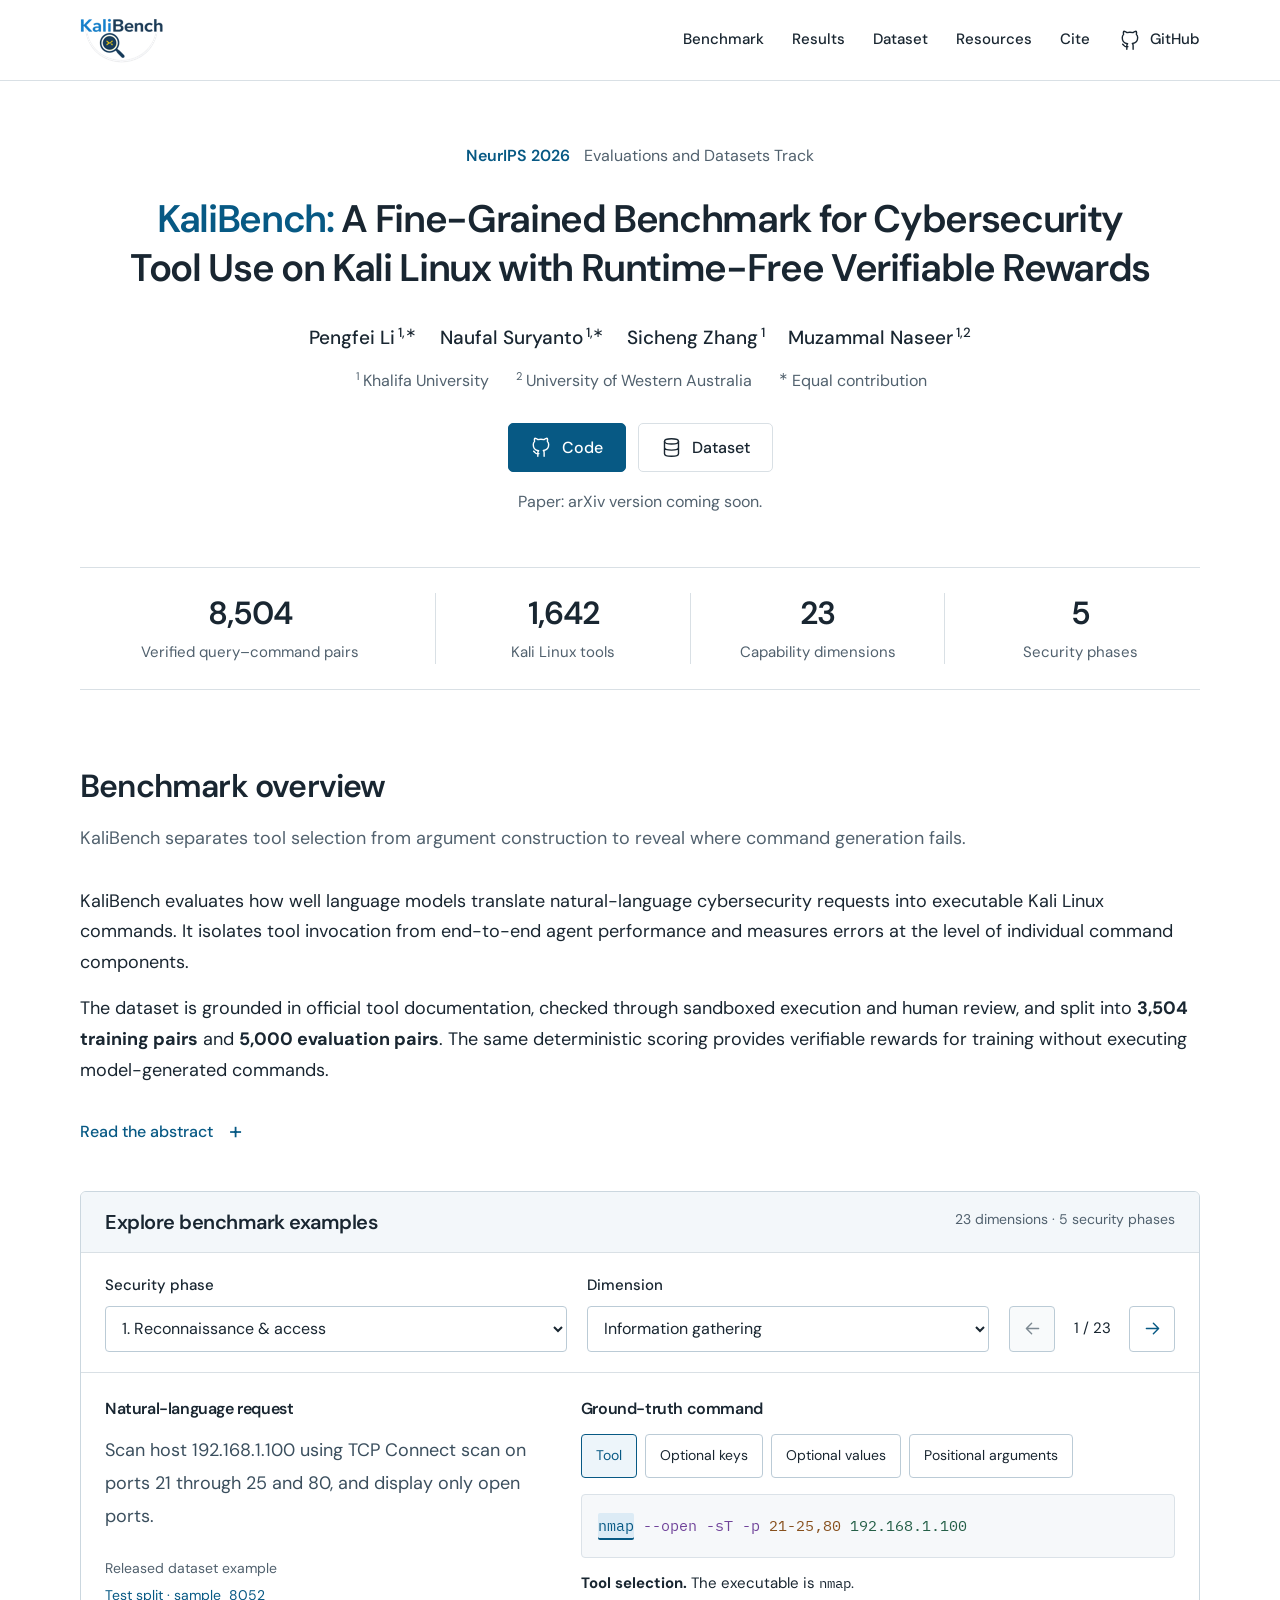
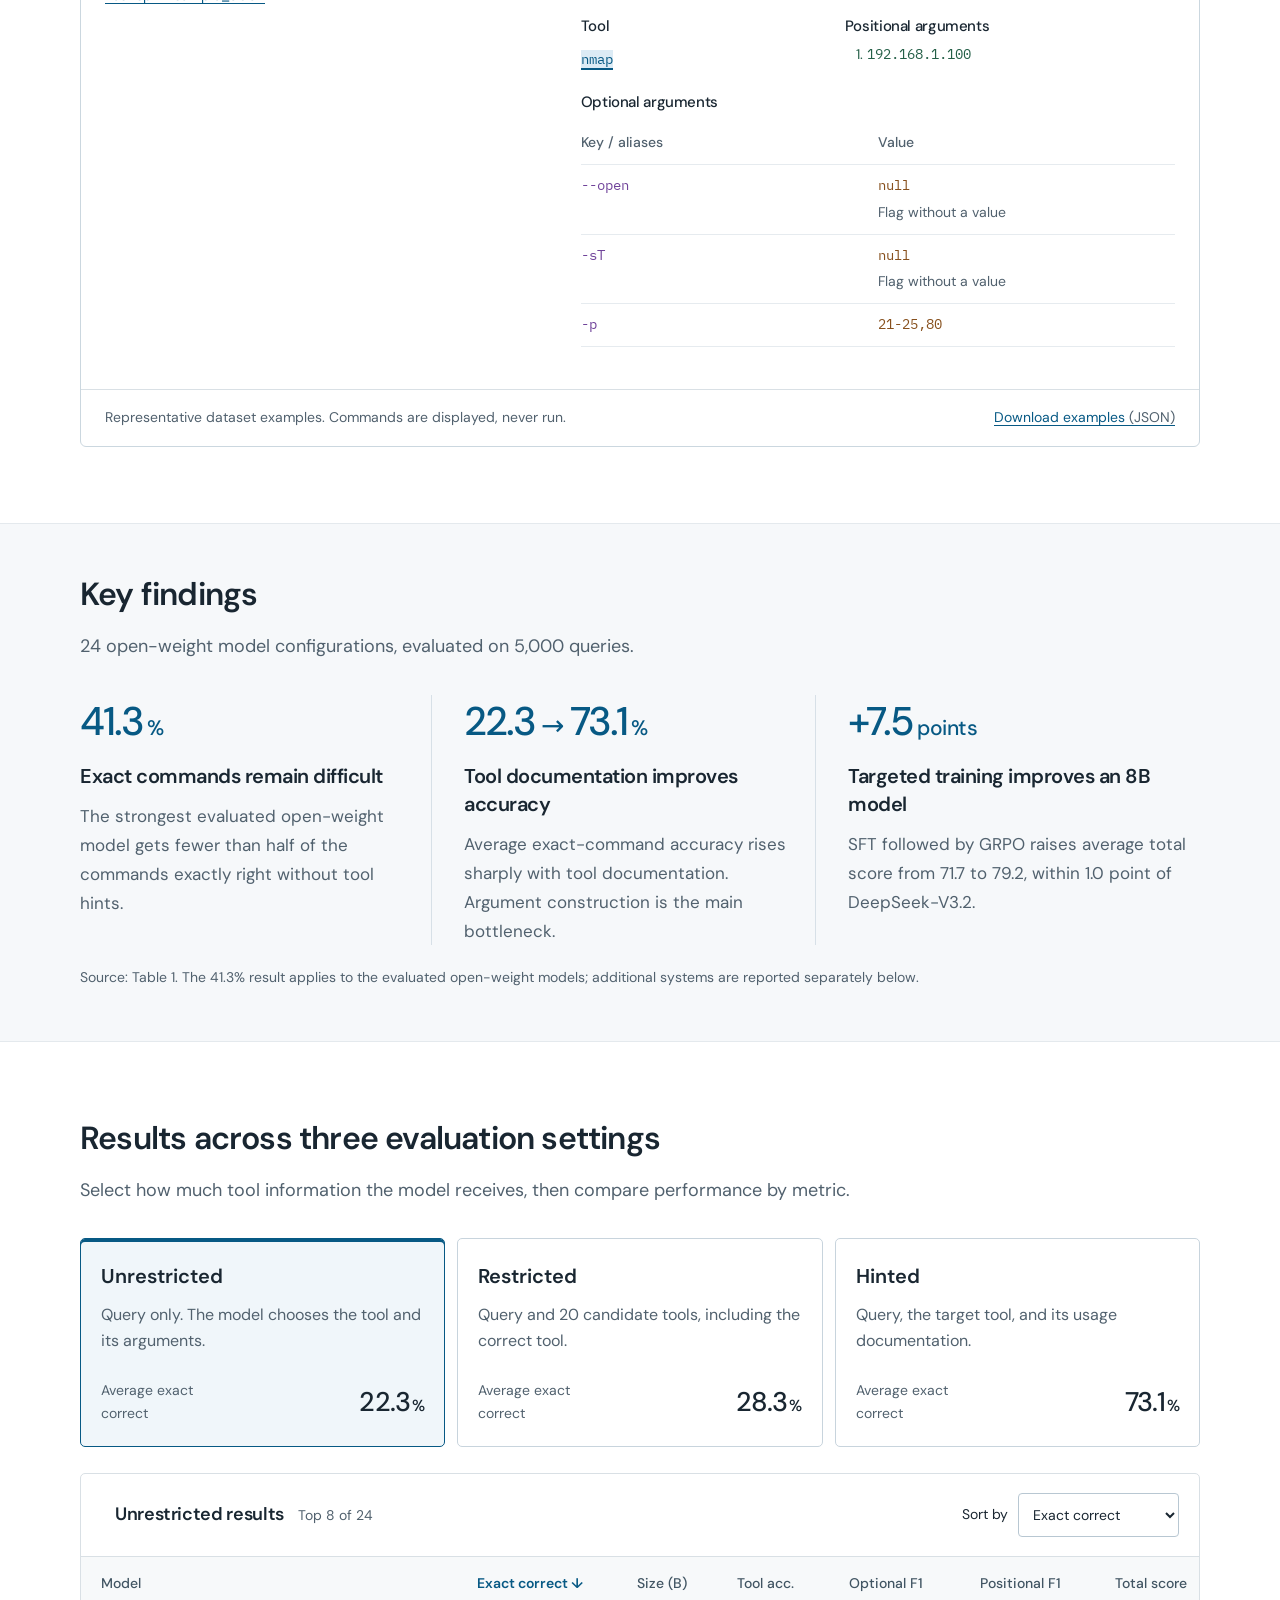
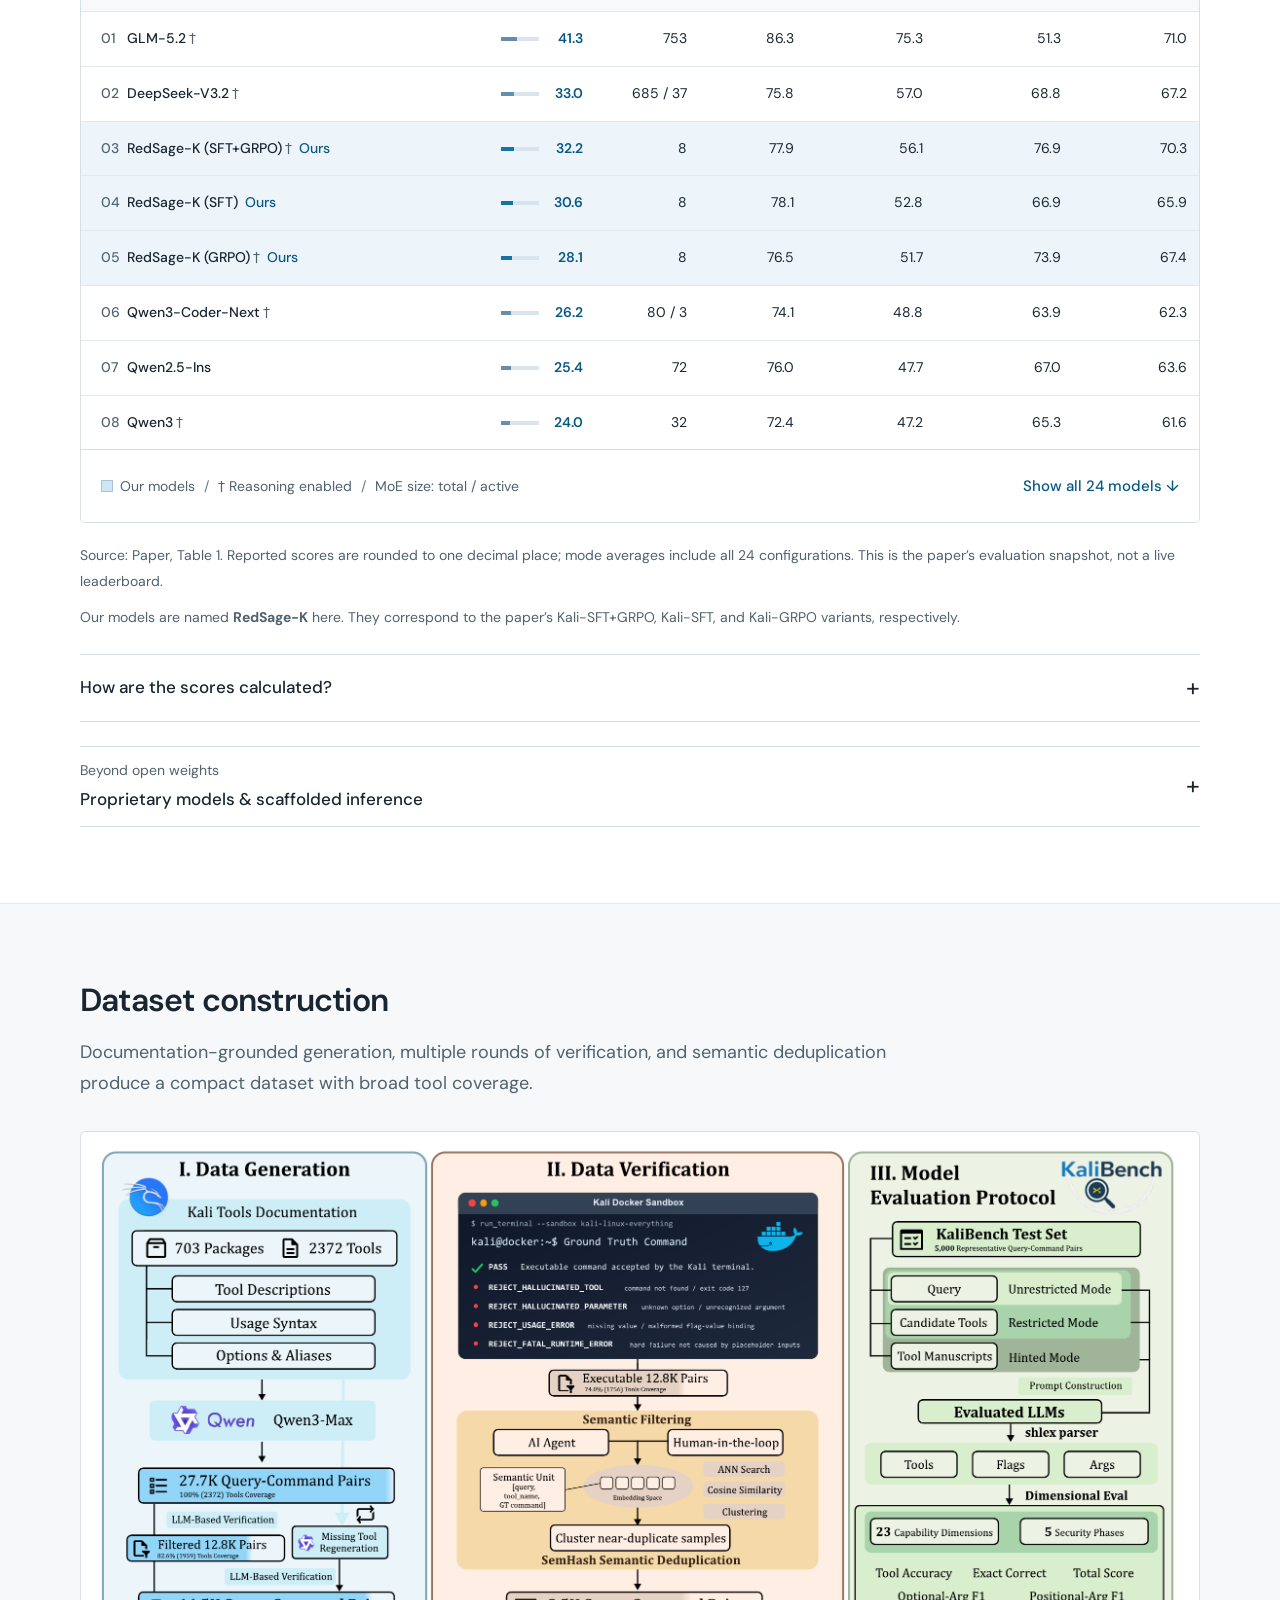
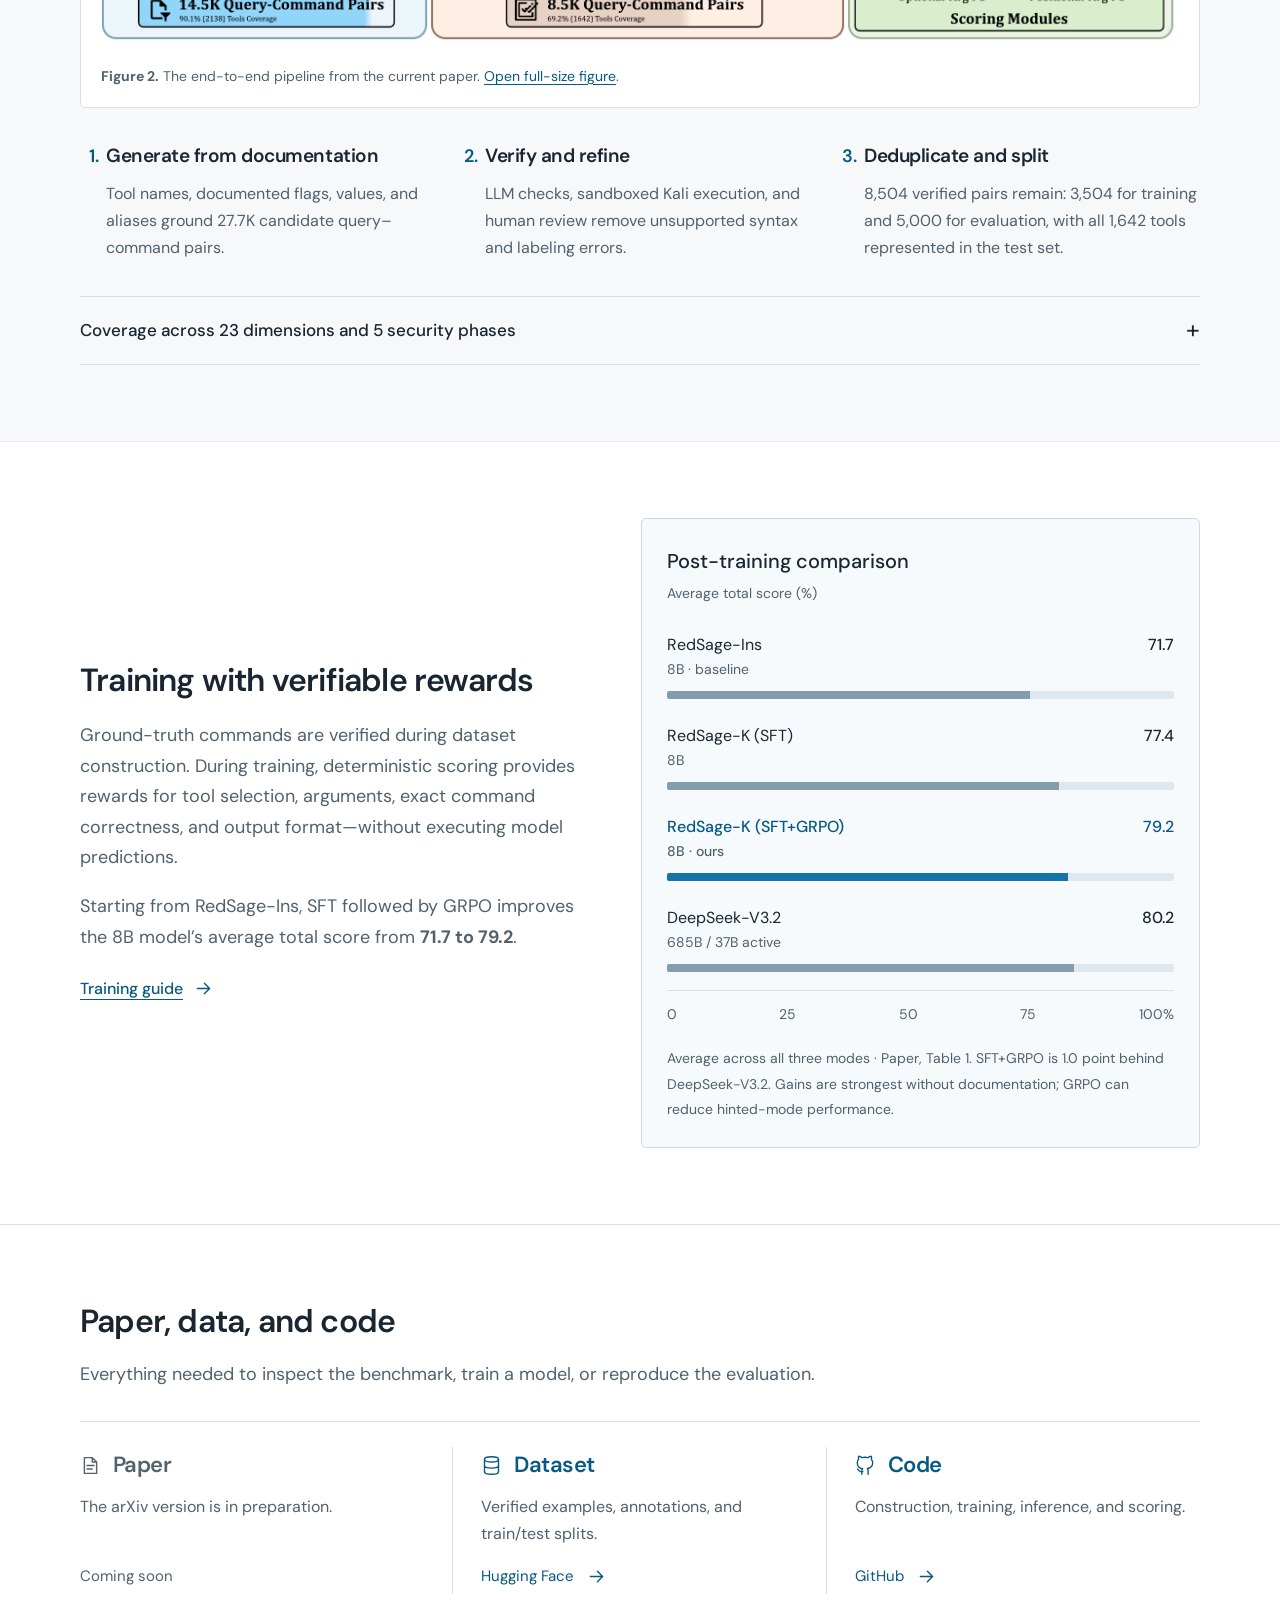
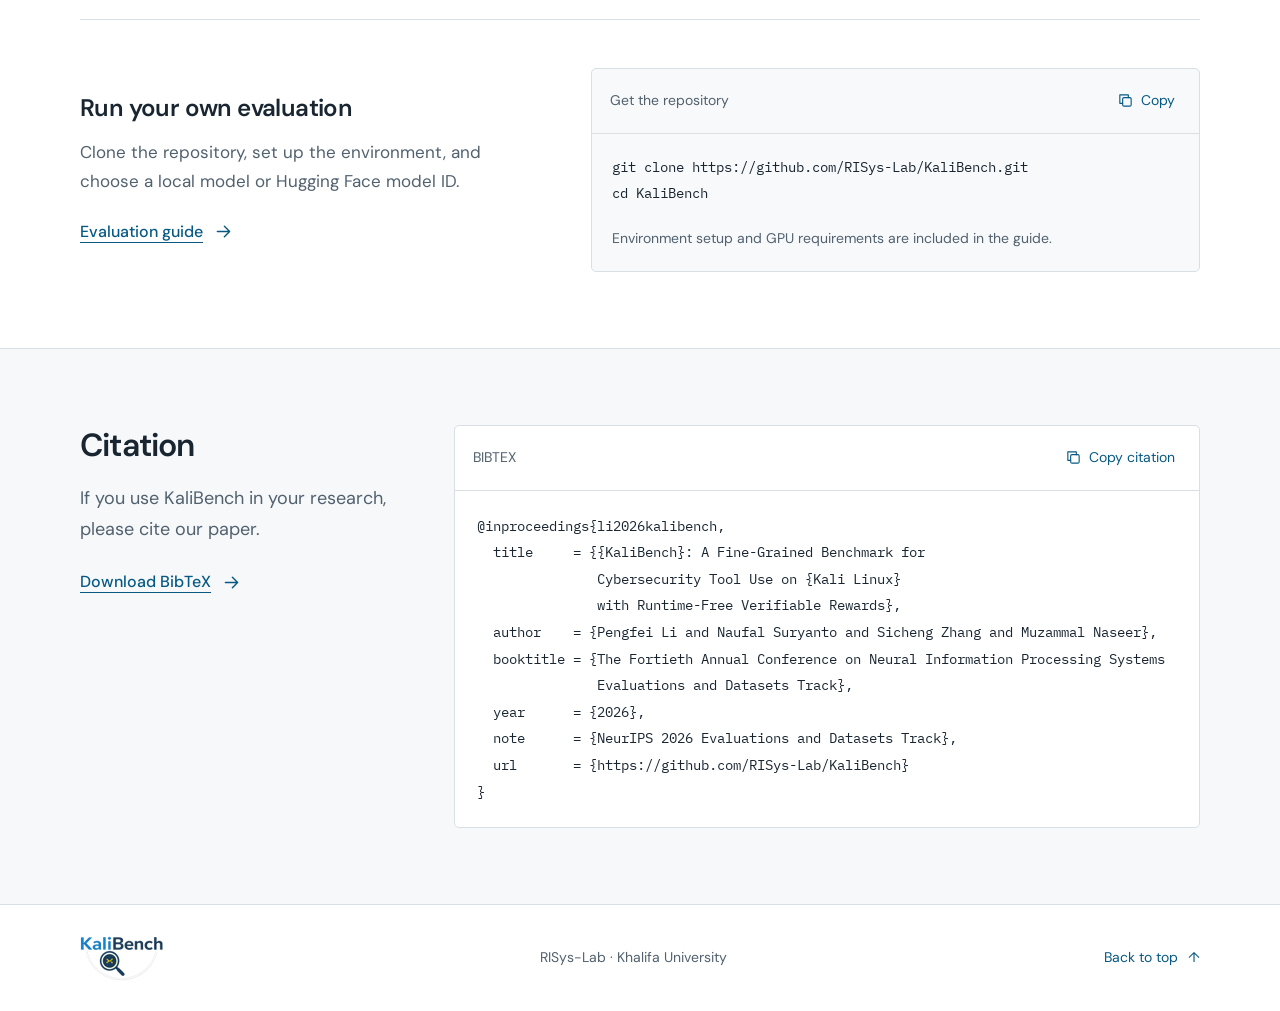
==== commit 23ce8517: "Update citation details in kalibench.bib and index.html" ====
--- a/pages/index.html
+++ b/pages/index.html
@@ -149,7 +149,7 @@
             >Code</a
           ><a
             class="button button-outline"
-            href="https://huggingface.co/datasets/anonymous62567/KaliBench-Verified"
+            href="https://huggingface.co/datasets/RISys-Lab/KaliBench"
             ><svg class="icon" aria-hidden="true" focusable="false">
               <use href="#icon-data"></use></svg
             >Dataset</a
@@ -2033,11 +2033,11 @@
   title     = {{KaliBench}: A Fine-Grained Benchmark for
                Cybersecurity Tool Use on {Kali Linux}
                with Runtime-Free Verifiable Rewards},
-  author    = {Li, Pengfei and Suryanto, Naufal and
-               Zhang, Sicheng and Naseer, Muzammal},
-  booktitle = {Advances in Neural Information Processing Systems},
+  author    = {Pengfei Li and Naufal Suryanto and Sicheng Zhang and Muzammal Naseer},
+  booktitle = {The Fortieth Annual Conference on Neural Information Processing Systems 
+               Evaluations and Datasets Track},
   year      = {2026},
-  note      = {Evaluations and Datasets Track},
+  note      = {NeurIPS 2026 Evaluations and Datasets Track},
   url       = {https://github.com/RISys-Lab/KaliBench}
 }</code></pre>
           </div>
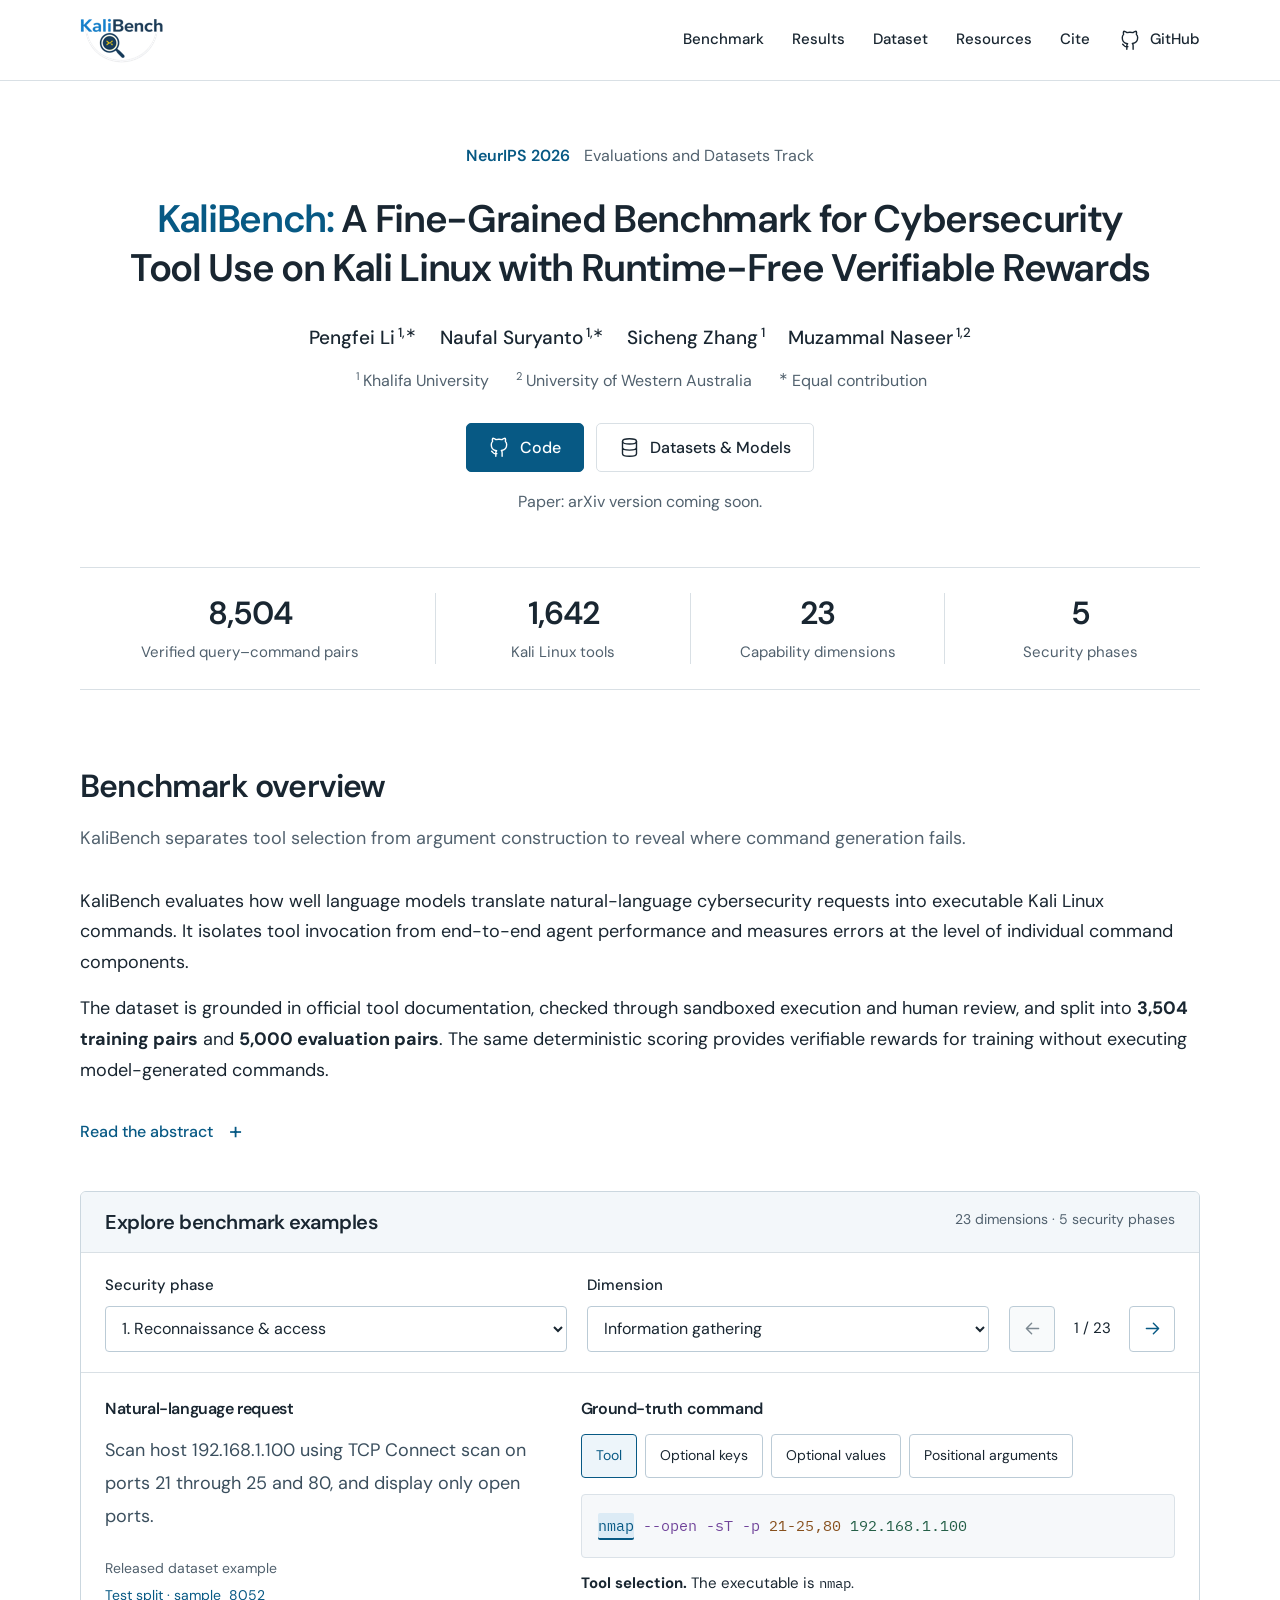
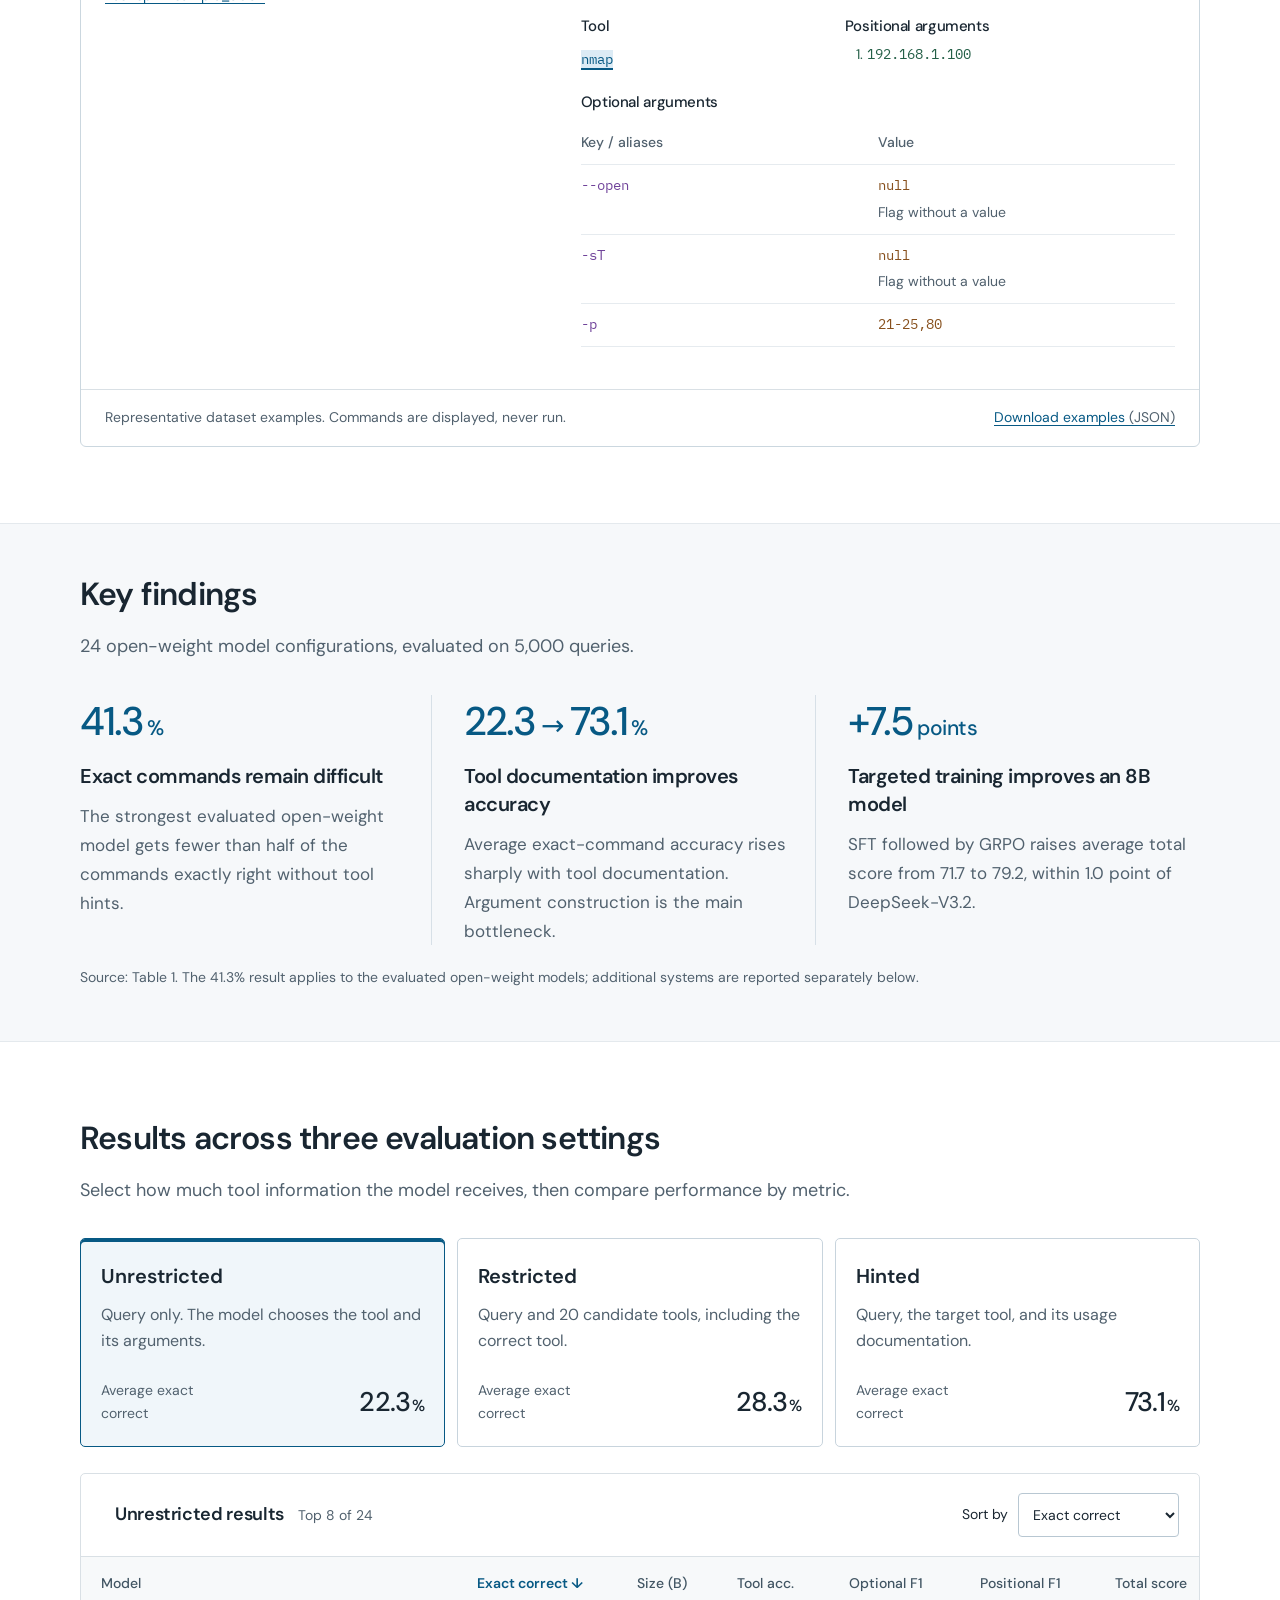
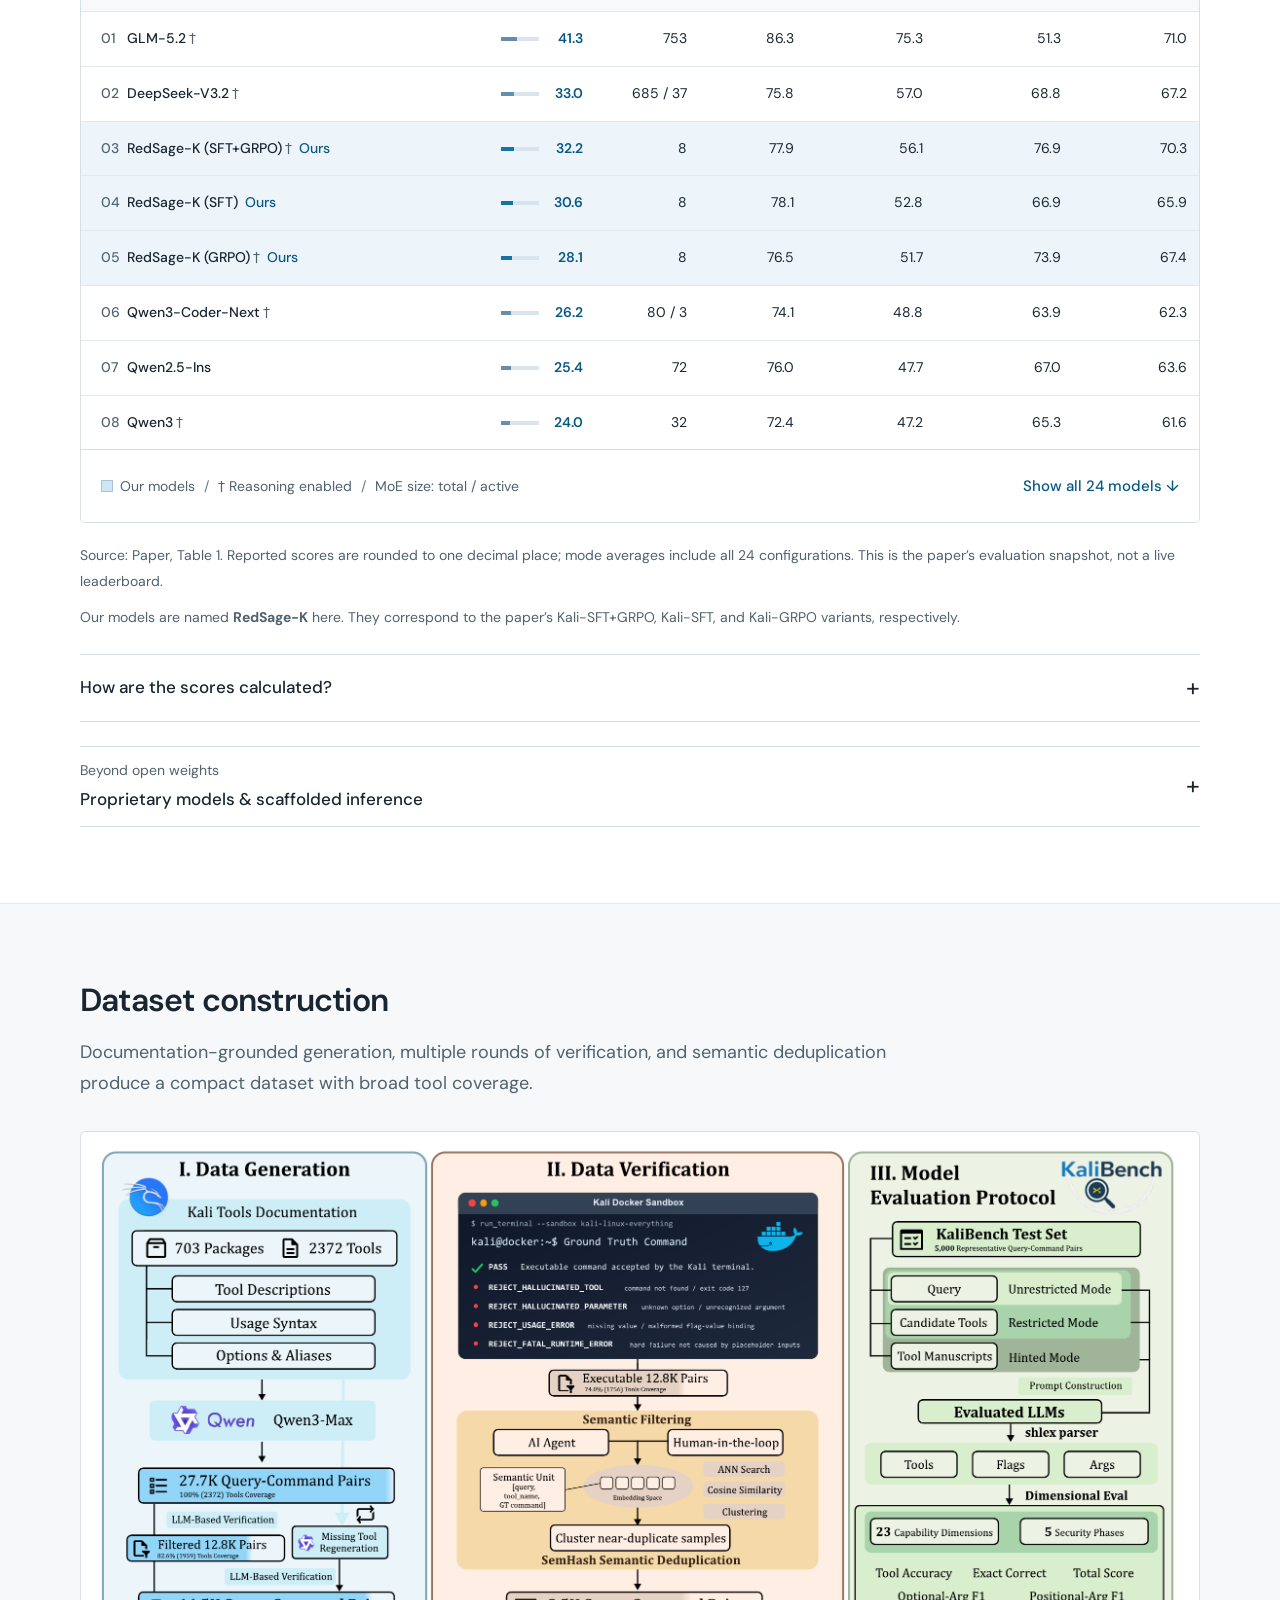
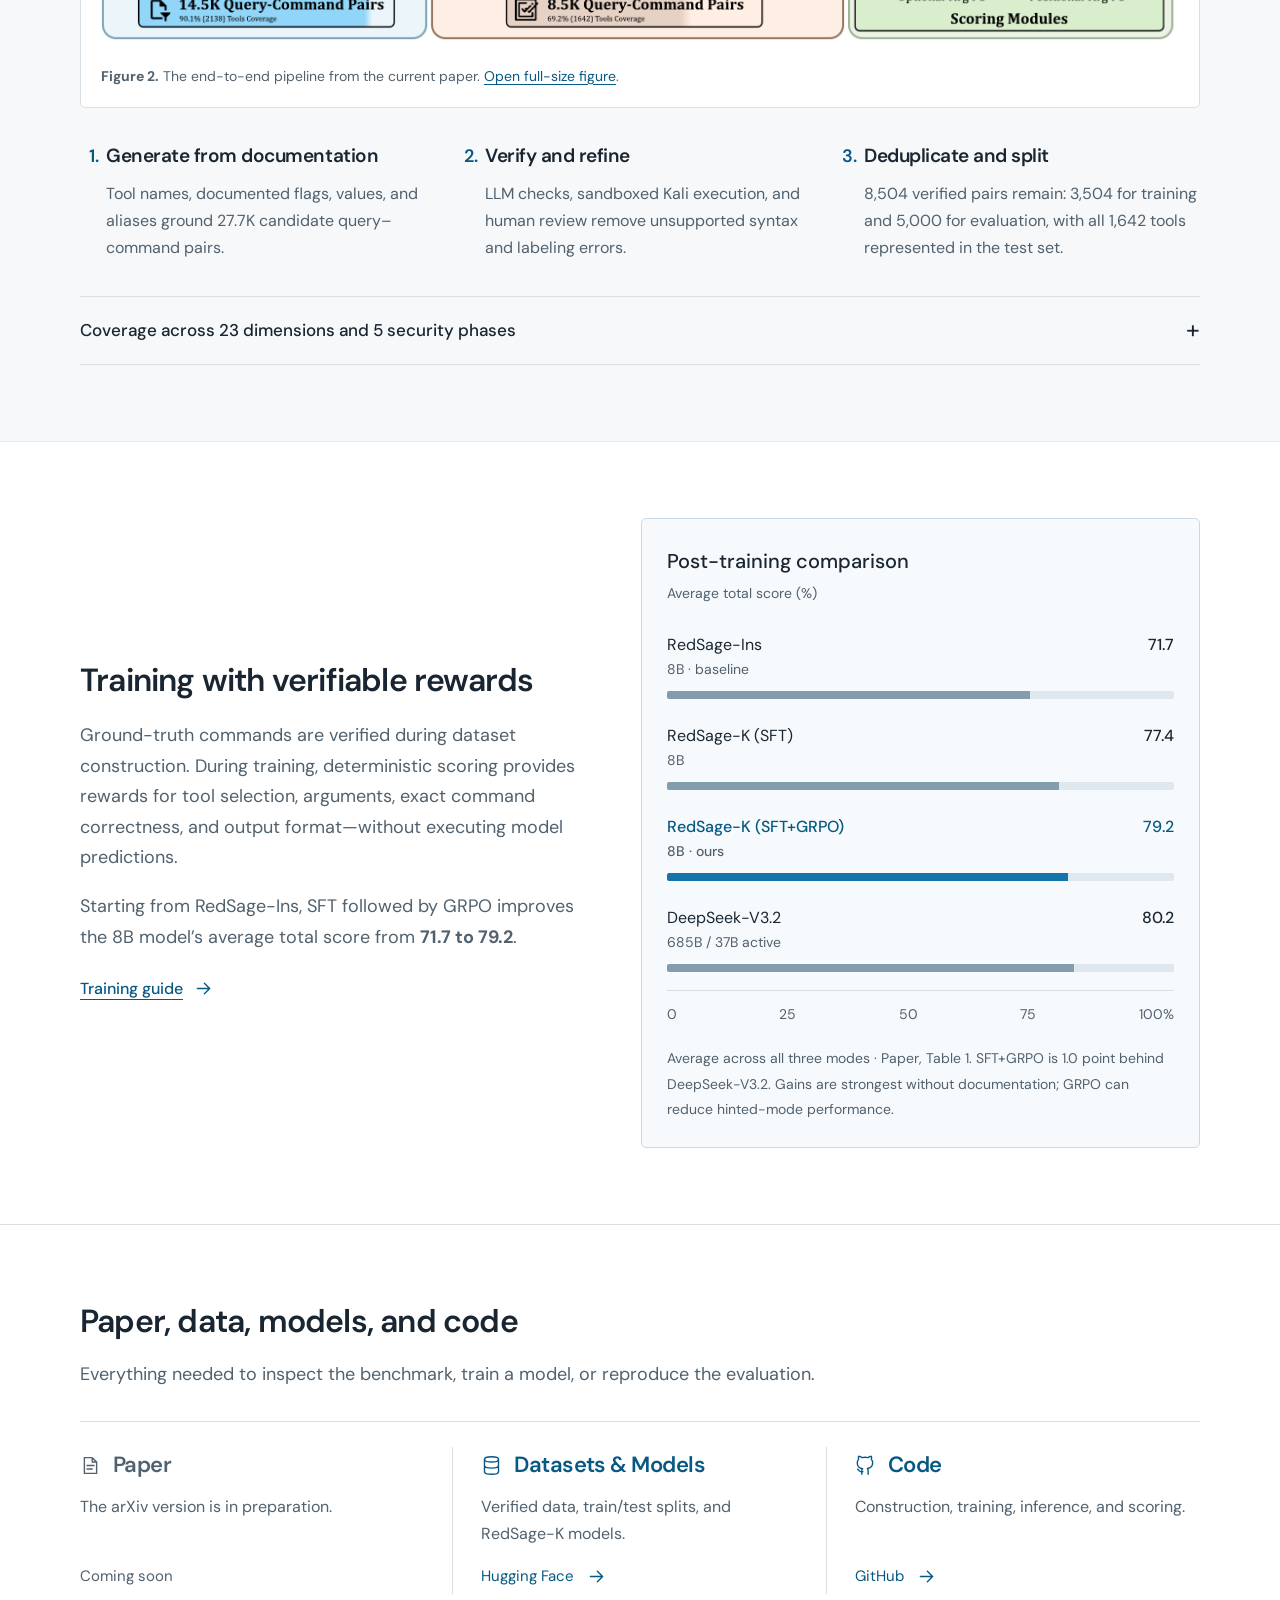
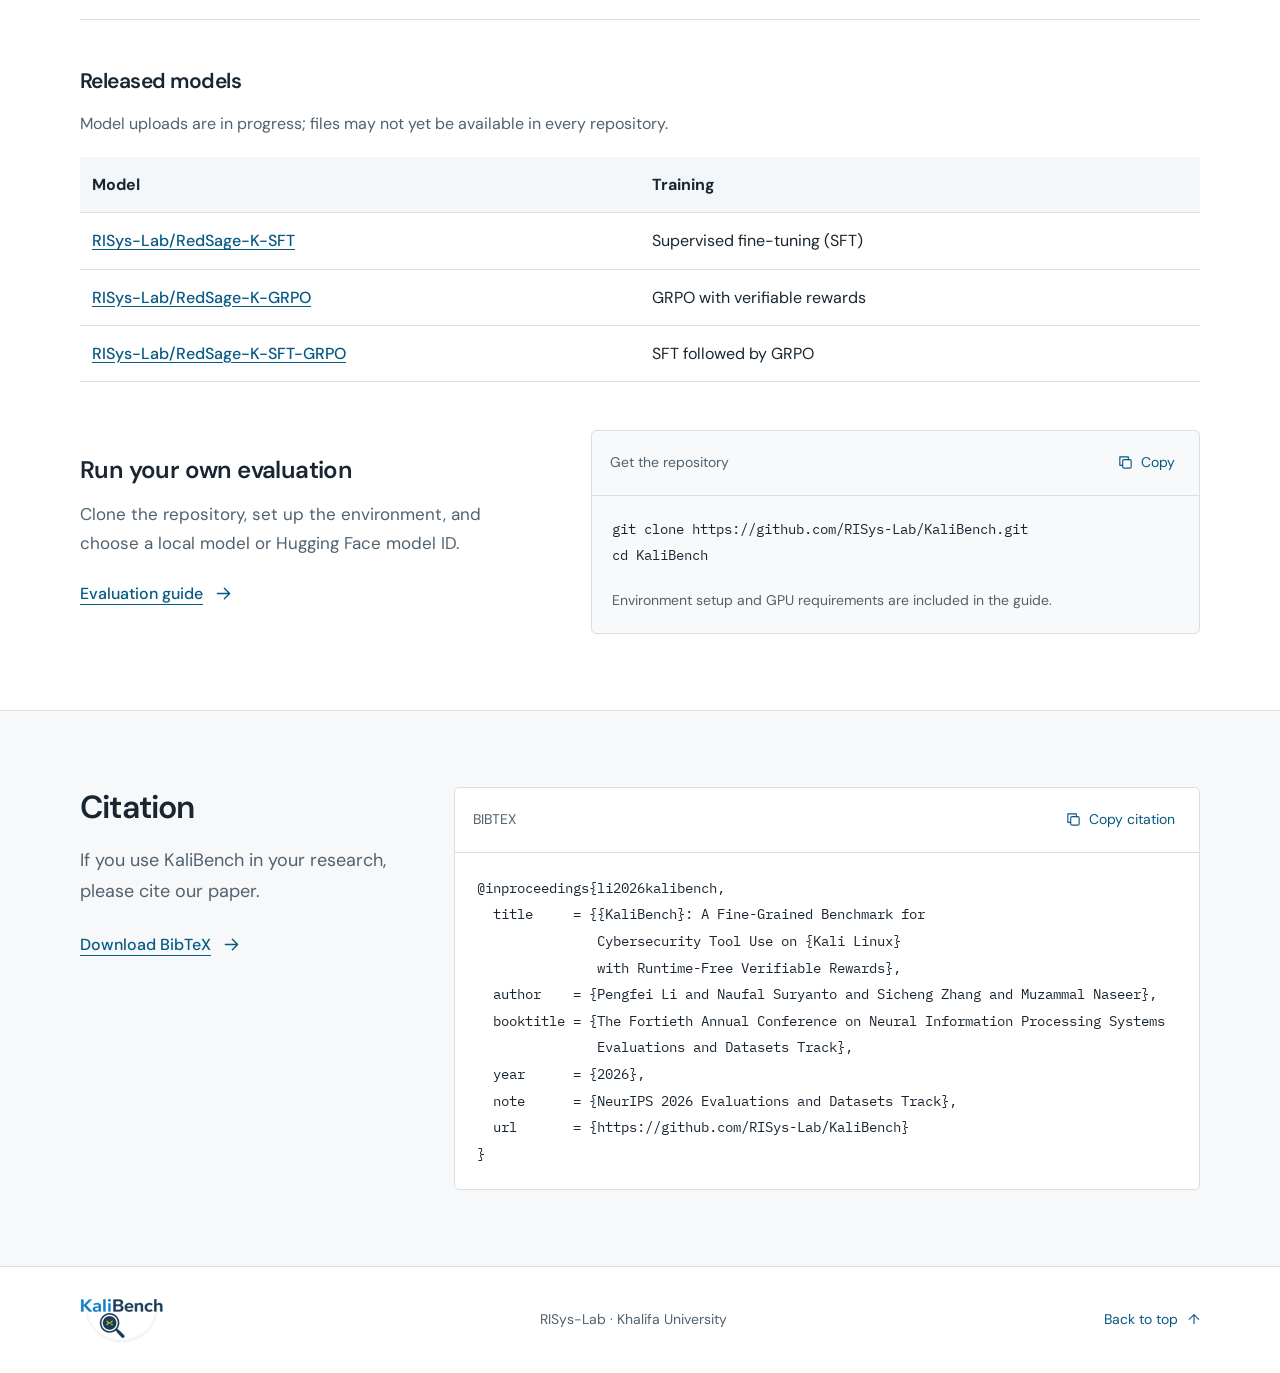
==== commit b2df82ae: "Add model release details on README and Project Page" ====
--- a/pages/index.html
+++ b/pages/index.html
@@ -149,10 +149,10 @@
             >Code</a
           ><a
             class="button button-outline"
-            href="https://huggingface.co/datasets/RISys-Lab/KaliBench"
+            href="https://huggingface.co/collections/RISys-Lab/kalibench-datasets-and-models"
             ><svg class="icon" aria-hidden="true" focusable="false">
               <use href="#icon-data"></use></svg
-            >Dataset</a
+            >Datasets &amp; Models</a
           >
         </div>
         <p class="paper-status">Paper: arXiv version coming soon.</p>
@@ -1921,7 +1921,7 @@
         aria-labelledby="resources-title"
       >
         <div class="section-heading">
-          <h2 id="resources-title">Paper, data, and code</h2>
+          <h2 id="resources-title">Paper, data, models, and code</h2>
           <p class="section-intro">
             Everything needed to inspect the benchmark, train a model, or
             reproduce the evaluation.
@@ -1939,13 +1939,13 @@
           </div>
           <a
             class="resource-card"
-            href="https://huggingface.co/datasets/anonymous62567/KaliBench-Verified"
+            href="https://huggingface.co/collections/RISys-Lab/kalibench-datasets-and-models"
             ><h3>
               <svg class="icon" aria-hidden="true" focusable="false">
                 <use href="#icon-data"></use></svg
-              >Dataset
+              >Datasets &amp; Models
             </h3>
-            <p>Verified examples, annotations, and train/test splits.</p>
+            <p>Verified data, train/test splits, and RedSage-K models.</p>
             <span class="resource-label"
               >Hugging Face
               <svg class="icon" aria-hidden="true" focusable="false">
@@ -1965,6 +1965,42 @@
                 <use href="#icon-arrow"></use></svg></span
           ></a>
         </div>
+        <section class="released-models" id="models" aria-labelledby="models-title">
+          <h3 id="models-title">Released models</h3>
+          <p id="model-upload-status">
+            Model uploads are in progress; files may not yet be available in
+            every repository.
+          </p>
+          <table class="release-table" aria-describedby="model-upload-status">
+            <caption class="sr-only">RedSage-K model releases on Hugging Face</caption>
+            <thead>
+              <tr>
+                <th scope="col">Model</th>
+                <th scope="col">Training</th>
+              </tr>
+            </thead>
+            <tbody>
+              <tr>
+                <th scope="row">
+                  <a href="https://huggingface.co/RISys-Lab/RedSage-K-SFT">RISys-Lab/RedSage-K-SFT</a>
+                </th>
+                <td>Supervised fine-tuning (SFT)</td>
+              </tr>
+              <tr>
+                <th scope="row">
+                  <a href="https://huggingface.co/RISys-Lab/RedSage-K-GRPO">RISys-Lab/RedSage-K-GRPO</a>
+                </th>
+                <td>GRPO with verifiable rewards</td>
+              </tr>
+              <tr>
+                <th scope="row">
+                  <a href="https://huggingface.co/RISys-Lab/RedSage-K-SFT-GRPO">RISys-Lab/RedSage-K-SFT-GRPO</a>
+                </th>
+                <td>SFT followed by GRPO</td>
+              </tr>
+            </tbody>
+          </table>
+        </section>
         <div class="getting-started">
           <div>
             <h3>Run your own evaluation</h3>
--- a/pages/styles.css
+++ b/pages/styles.css
@@ -1322,6 +1322,39 @@
 .resource-pending .resource-label {
   color: var(--muted);
 }
+.released-models {
+  margin-top: 48px;
+}
+.released-models > p {
+  margin: 15px 0 20px;
+  color: var(--muted);
+  font-size: 16px;
+}
+.release-table {
+  width: 100%;
+  border-collapse: collapse;
+  table-layout: fixed;
+  font-size: 16px;
+  text-align: left;
+  overflow-wrap: anywhere;
+}
+.release-table th,
+.release-table td {
+  padding: 14px 12px;
+  border-bottom: 1px solid var(--line);
+  vertical-align: top;
+}
+.release-table thead {
+  background: var(--tint);
+}
+.release-table tbody th {
+  font-weight: 500;
+}
+.release-table a {
+  color: var(--accent-dark);
+  text-decoration: underline;
+  text-underline-offset: 3px;
+}
 .getting-started {
   display: grid;
   grid-template-columns: minmax(0, 0.9fr) minmax(0, 1.2fr);
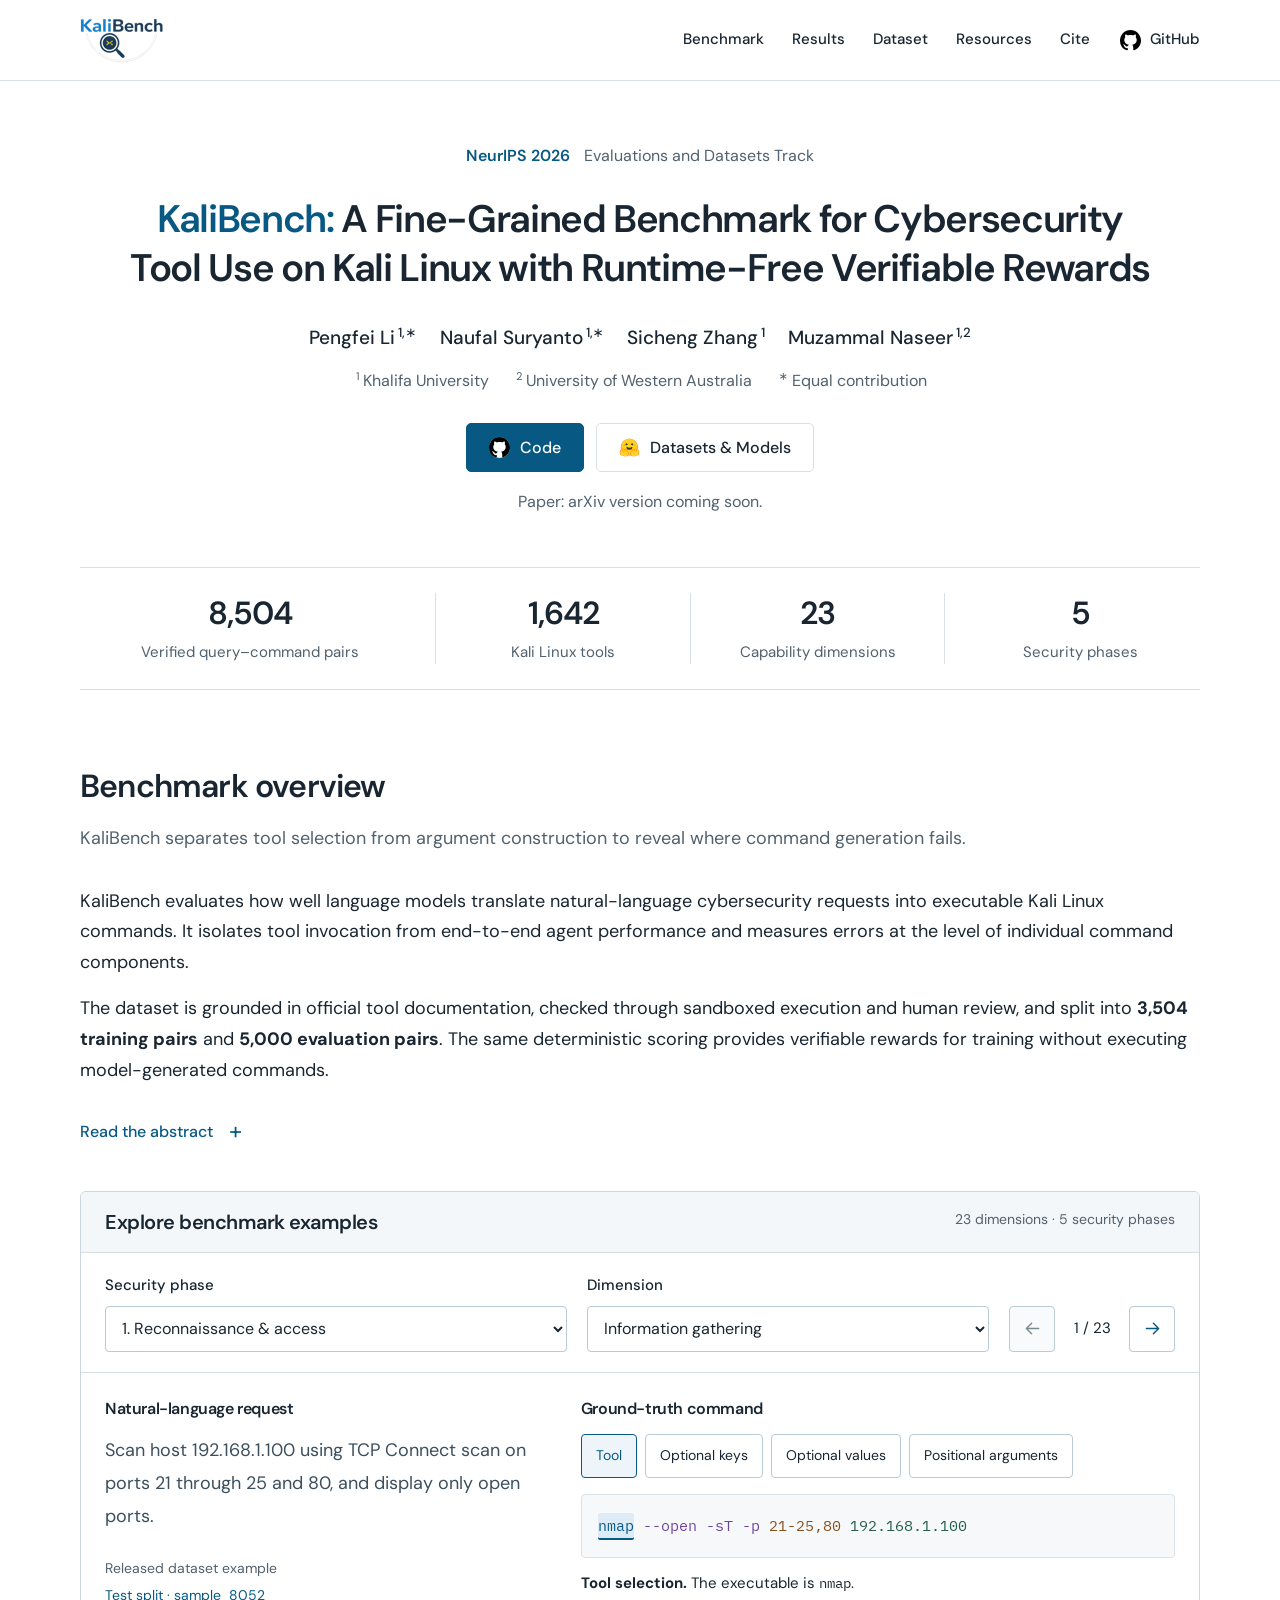
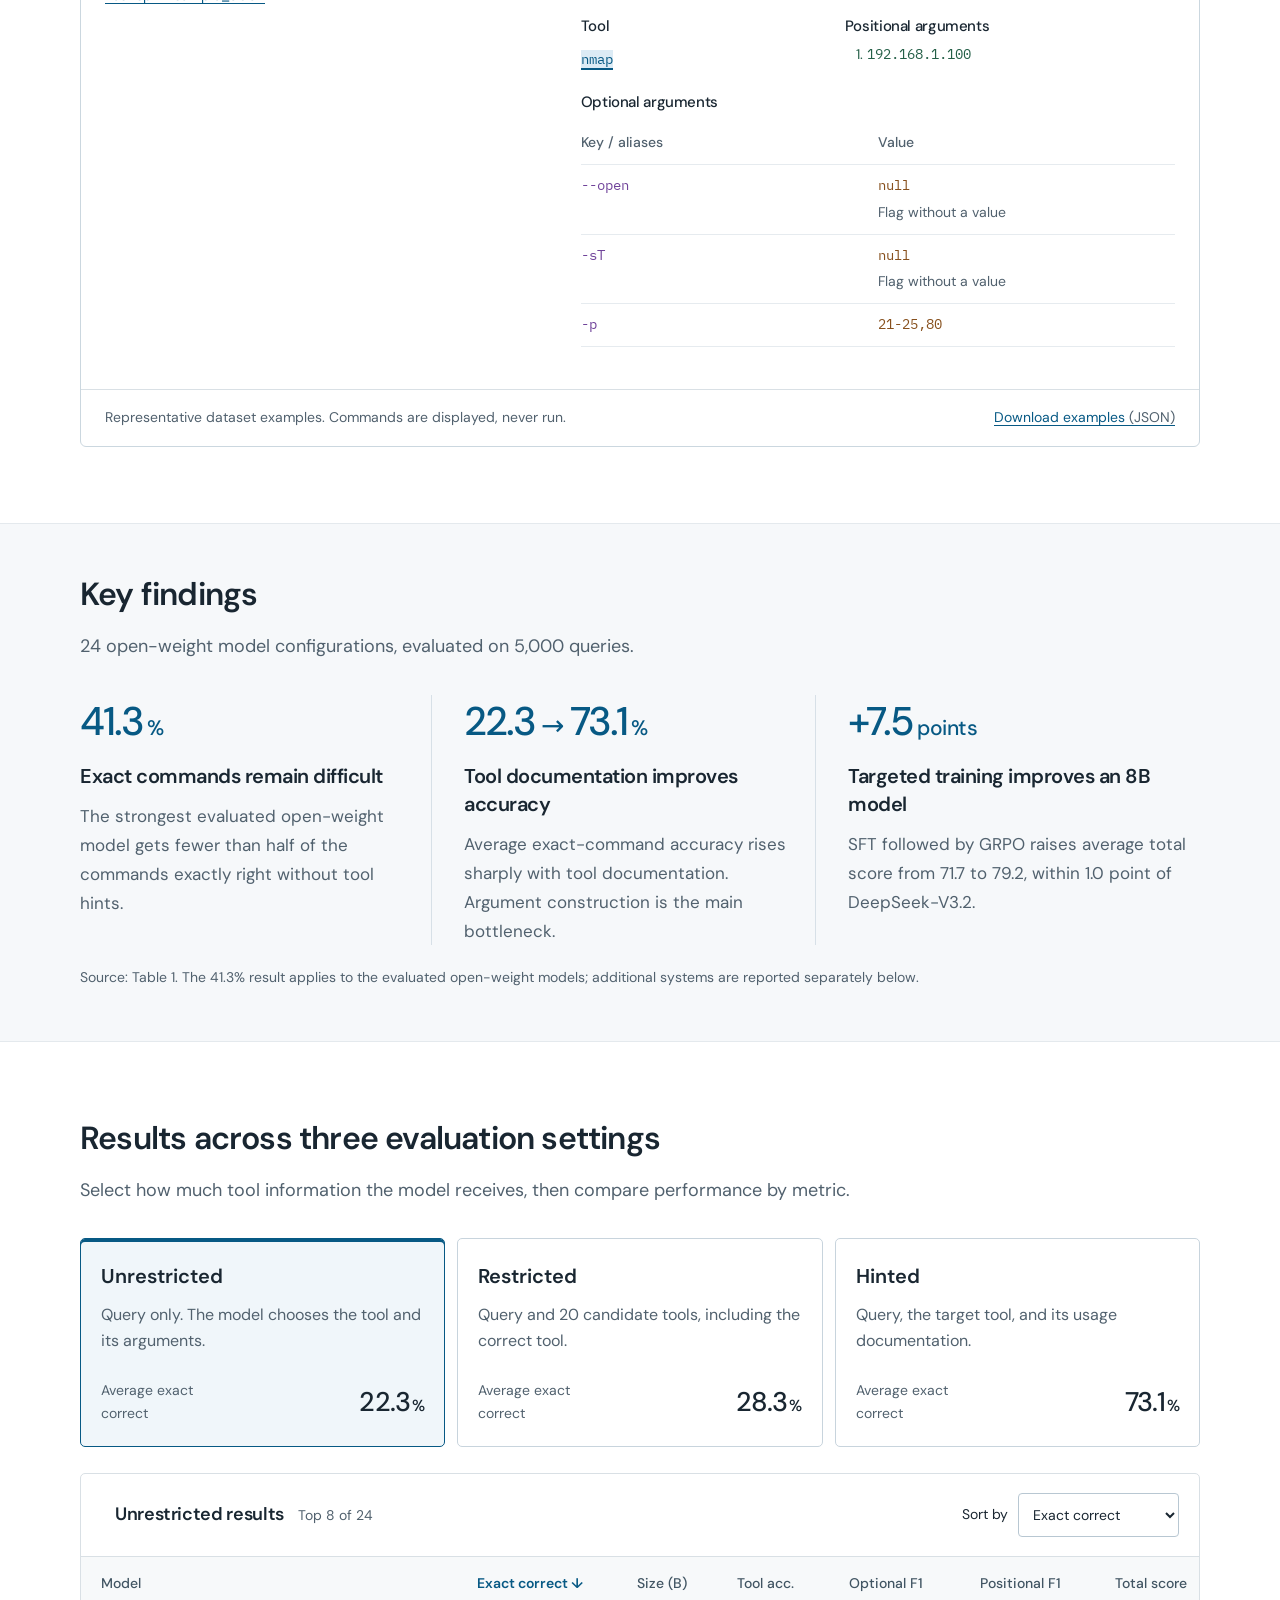
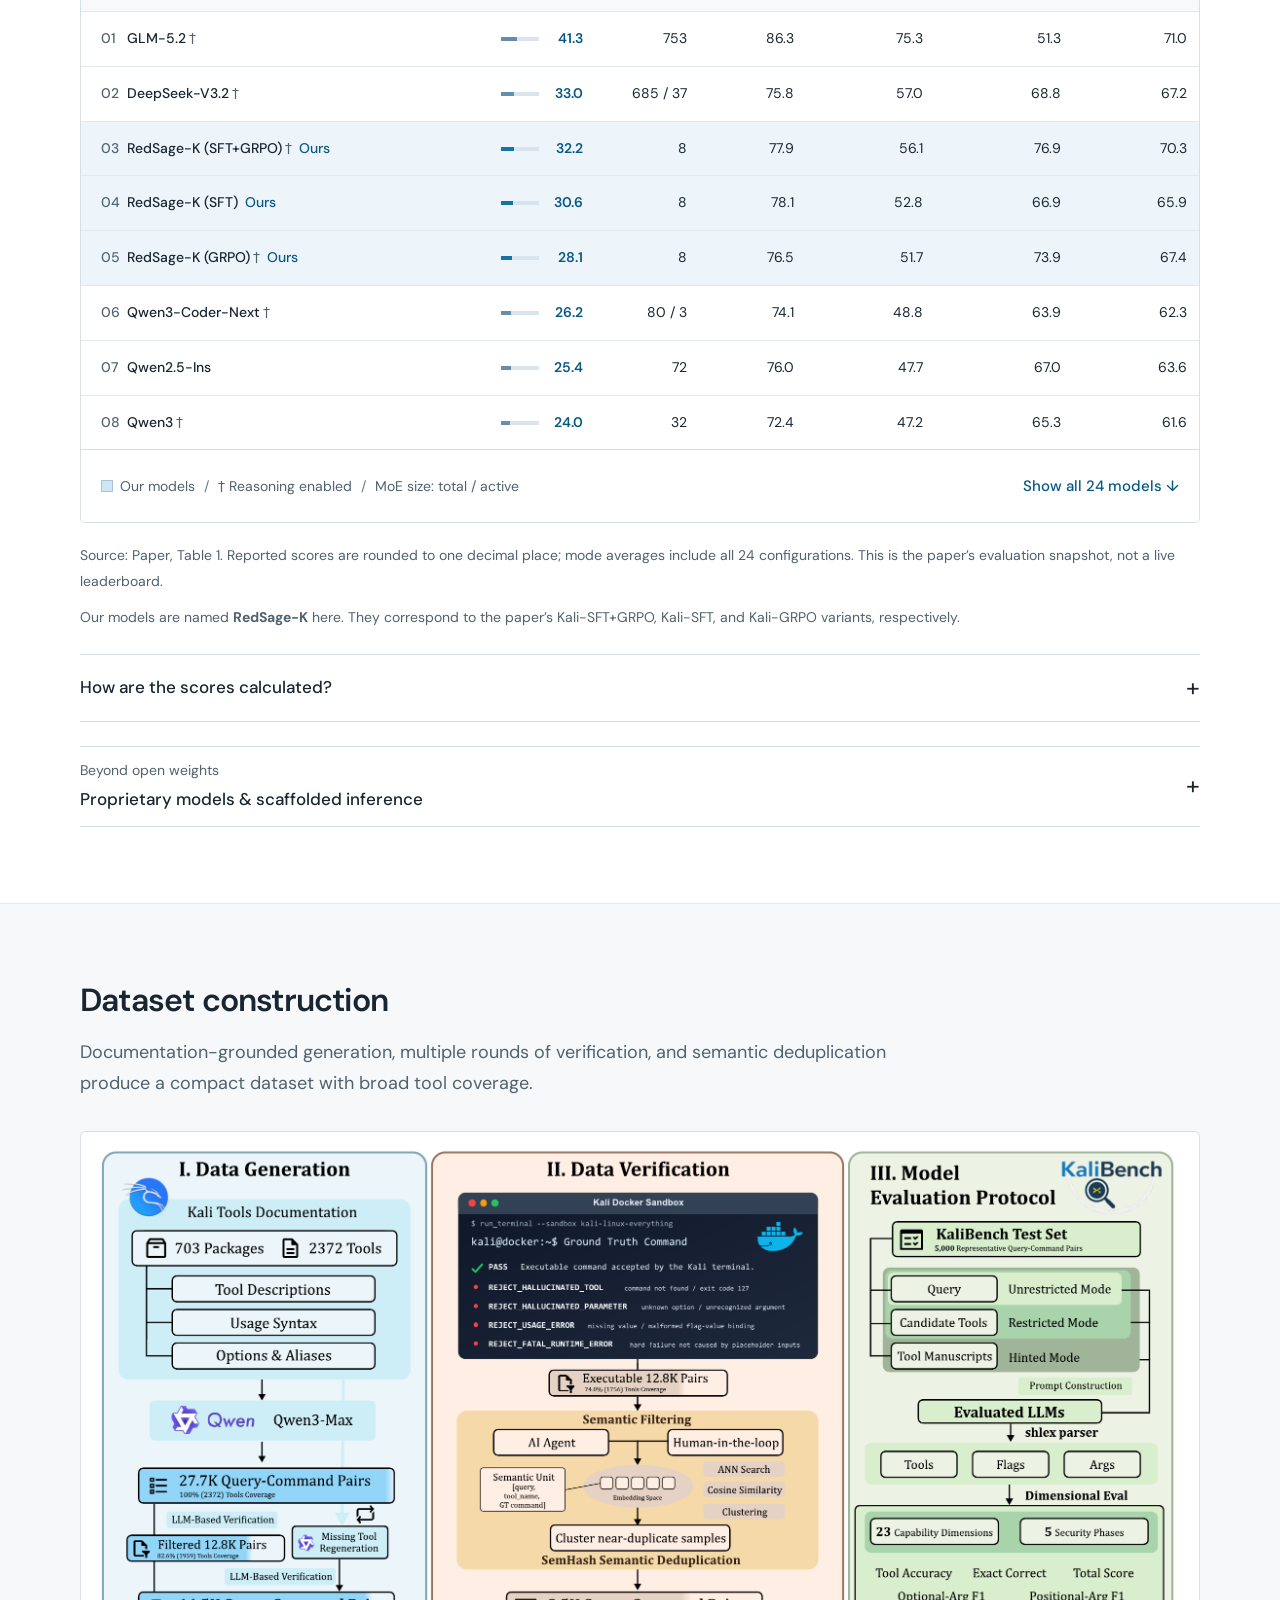
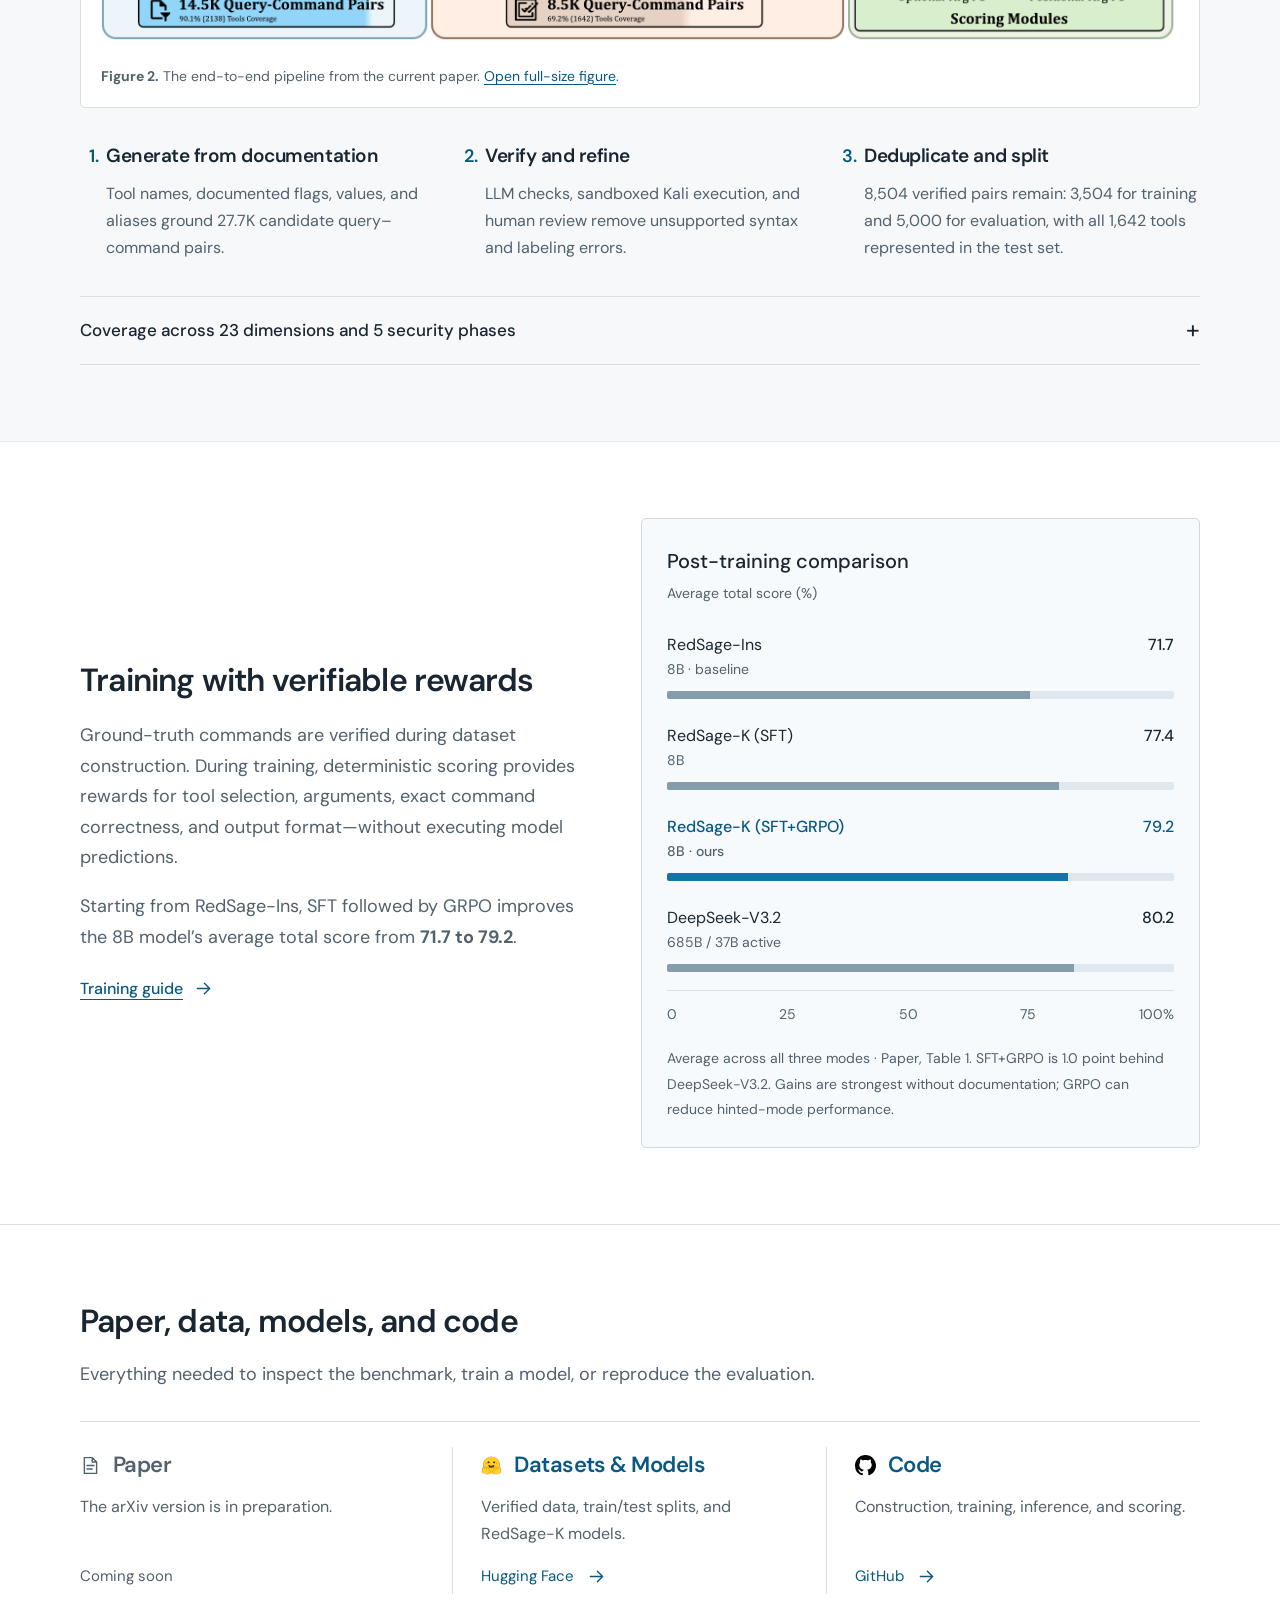
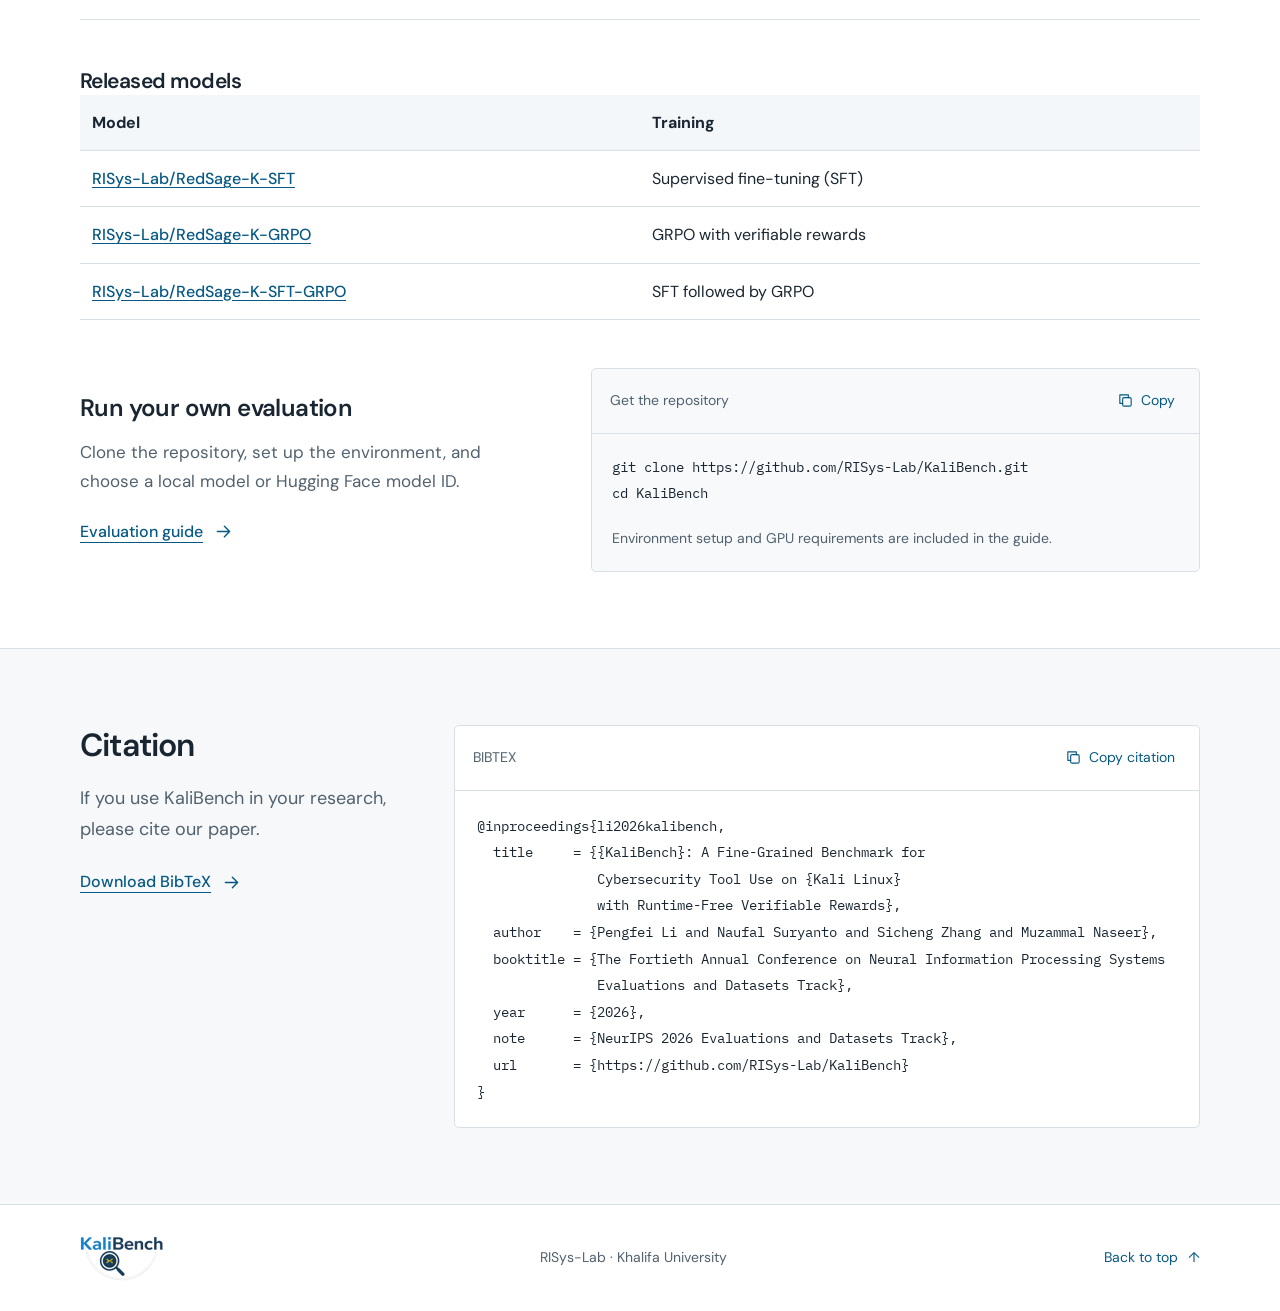
==== commit f89f1d13: "Add Hugging Face logo and update GitHub icon in index.html" ====
--- a/pages/index.html
+++ b/pages/index.html
@@ -60,9 +60,43 @@
       <symbol id="icon-code" viewBox="0 0 24 24">
         <path d="m8 7-5 5 5 5M16 7l5 5-5 5M14 4l-4 16"></path>
       </symbol>
-      <symbol id="icon-data" viewBox="0 0 24 24">
-        <ellipse cx="12" cy="5" rx="8" ry="3"></ellipse>
-        <path d="M4 5v14c0 4 16 4 16 0V5M4 12c0 4 16 4 16 0"></path>
+      <!-- Hugging Face logo: https://huggingface.co/front/assets/huggingface_logo-noborder.svg -->
+      <symbol id="icon-huggingface" viewBox="0 0 95 88" fill="none" stroke="none">
+        <path fill="#FFD21E" d="M47.21 76.5a34.75 34.75 0 1 0 0-69.5 34.75 34.75 0 0 0 0 69.5Z" />
+          <path
+            fill="#FF9D0B"
+            d="M81.96 41.75a34.75 34.75 0 1 0-69.5 0 34.75 34.75 0 0 0 69.5 0Zm-73.5 0a38.75 38.75 0 1 1 77.5 0 38.75 38.75 0 0 1-77.5 0Z"
+          />
+          <path
+            fill="#3A3B45"
+            d="M58.5 32.3c1.28.44 1.78 3.06 3.07 2.38a5 5 0 1 0-6.76-2.07c.61 1.15 2.55-.72 3.7-.32ZM34.95 32.3c-1.28.44-1.79 3.06-3.07 2.38a5 5 0 1 1 6.76-2.07c-.61 1.15-2.56-.72-3.7-.32Z"
+          />
+          <path
+            fill="#FF323D"
+            d="M46.96 56.29c9.83 0 13-8.76 13-13.26 0-2.34-1.57-1.6-4.09-.36-2.33 1.15-5.46 2.74-8.9 2.74-7.19 0-13-6.88-13-2.38s3.16 13.26 13 13.26Z"
+          />
+          <path
+            fill="#3A3B45"
+            fill-rule="evenodd"
+            d="M39.43 54a8.7 8.7 0 0 1 5.3-4.49c.4-.12.81.57 1.24 1.28.4.68.82 1.37 1.24 1.37.45 0 .9-.68 1.33-1.35.45-.7.89-1.38 1.32-1.25a8.61 8.61 0 0 1 5 4.17c3.73-2.94 5.1-7.74 5.1-10.7 0-2.34-1.57-1.6-4.09-.36l-.14.07c-2.31 1.15-5.39 2.67-8.77 2.67s-6.45-1.52-8.77-2.67c-2.6-1.29-4.23-2.1-4.23.29 0 3.05 1.46 8.06 5.47 10.97Z"
+            clip-rule="evenodd"
+          />
+          <path
+            fill="#FF9D0B"
+            d="M70.71 37a3.25 3.25 0 1 0 0-6.5 3.25 3.25 0 0 0 0 6.5ZM24.21 37a3.25 3.25 0 1 0 0-6.5 3.25 3.25 0 0 0 0 6.5ZM17.52 48c-1.62 0-3.06.66-4.07 1.87a5.97 5.97 0 0 0-1.33 3.76 7.1 7.1 0 0 0-1.94-.3c-1.55 0-2.95.59-3.94 1.66a5.8 5.8 0 0 0-.8 7 5.3 5.3 0 0 0-1.79 2.82c-.24.9-.48 2.8.8 4.74a5.22 5.22 0 0 0-.37 5.02c1.02 2.32 3.57 4.14 8.52 6.1 3.07 1.22 5.89 2 5.91 2.01a44.33 44.33 0 0 0 10.93 1.6c5.86 0 10.05-1.8 12.46-5.34 3.88-5.69 3.33-10.9-1.7-15.92-2.77-2.78-4.62-6.87-5-7.77-.78-2.66-2.84-5.62-6.25-5.62a5.7 5.7 0 0 0-4.6 2.46c-1-1.26-1.98-2.25-2.86-2.82A7.4 7.4 0 0 0 17.52 48Zm0 4c.51 0 1.14.22 1.82.65 2.14 1.36 6.25 8.43 7.76 11.18.5.92 1.37 1.31 2.14 1.31 1.55 0 2.75-1.53.15-3.48-3.92-2.93-2.55-7.72-.68-8.01.08-.02.17-.02.24-.02 1.7 0 2.45 2.93 2.45 2.93s2.2 5.52 5.98 9.3c3.77 3.77 3.97 6.8 1.22 10.83-1.88 2.75-5.47 3.58-9.16 3.58-3.81 0-7.73-.9-9.92-1.46-.11-.03-13.45-3.8-11.76-7 .28-.54.75-.76 1.34-.76 2.38 0 6.7 3.54 8.57 3.54.41 0 .7-.17.83-.6.79-2.85-12.06-4.05-10.98-8.17.2-.73.71-1.02 1.44-1.02 3.14 0 10.2 5.53 11.68 5.53.11 0 .2-.03.24-.1.74-1.2.33-2.04-4.9-5.2-5.21-3.16-8.88-5.06-6.8-7.33.24-.26.58-.38 1-.38 3.17 0 10.66 6.82 10.66 6.82s2.02 2.1 3.25 2.1c.28 0 .52-.1.68-.38.86-1.46-8.06-8.22-8.56-11.01-.34-1.9.24-2.85 1.31-2.85Z"
+          />
+          <path
+            fill="#FFD21E"
+            d="M38.6 76.69c2.75-4.04 2.55-7.07-1.22-10.84-3.78-3.77-5.98-9.3-5.98-9.3s-.82-3.2-2.69-2.9c-1.87.3-3.24 5.08.68 8.01 3.91 2.93-.78 4.92-2.29 2.17-1.5-2.75-5.62-9.82-7.76-11.18-2.13-1.35-3.63-.6-3.13 2.2.5 2.79 9.43 9.55 8.56 11-.87 1.47-3.93-1.71-3.93-1.71s-9.57-8.71-11.66-6.44c-2.08 2.27 1.59 4.17 6.8 7.33 5.23 3.16 5.64 4 4.9 5.2-.75 1.2-12.28-8.53-13.36-4.4-1.08 4.11 11.77 5.3 10.98 8.15-.8 2.85-9.06-5.38-10.74-2.18-1.7 3.21 11.65 6.98 11.76 7.01 4.3 1.12 15.25 3.49 19.08-2.12Z"
+          />
+          <path
+            fill="#FF9D0B"
+            d="M77.4 48c1.62 0 3.07.66 4.07 1.87a5.97 5.97 0 0 1 1.33 3.76 7.1 7.1 0 0 1 1.95-.3c1.55 0 2.95.59 3.94 1.66a5.8 5.8 0 0 1 .8 7 5.3 5.3 0 0 1 1.78 2.82c.24.9.48 2.8-.8 4.74a5.22 5.22 0 0 1 .37 5.02c-1.02 2.32-3.57 4.14-8.51 6.1-3.08 1.22-5.9 2-5.92 2.01a44.33 44.33 0 0 1-10.93 1.6c-5.86 0-10.05-1.8-12.46-5.34-3.88-5.69-3.33-10.9 1.7-15.92 2.78-2.78 4.63-6.87 5.01-7.77.78-2.66 2.83-5.62 6.24-5.62a5.7 5.7 0 0 1 4.6 2.46c1-1.26 1.98-2.25 2.87-2.82A7.4 7.4 0 0 1 77.4 48Zm0 4c-.51 0-1.13.22-1.82.65-2.13 1.36-6.25 8.43-7.76 11.18a2.43 2.43 0 0 1-2.14 1.31c-1.54 0-2.75-1.53-.14-3.48 3.91-2.93 2.54-7.72.67-8.01a1.54 1.54 0 0 0-.24-.02c-1.7 0-2.45 2.93-2.45 2.93s-2.2 5.52-5.97 9.3c-3.78 3.77-3.98 6.8-1.22 10.83 1.87 2.75 5.47 3.58 9.15 3.58 3.82 0 7.73-.9 9.93-1.46.1-.03 13.45-3.8 11.76-7-.29-.54-.75-.76-1.34-.76-2.38 0-6.71 3.54-8.57 3.54-.42 0-.71-.17-.83-.6-.8-2.85 12.05-4.05 10.97-8.17-.19-.73-.7-1.02-1.44-1.02-3.14 0-10.2 5.53-11.68 5.53-.1 0-.19-.03-.23-.1-.74-1.2-.34-2.04 4.88-5.2 5.23-3.16 8.9-5.06 6.8-7.33-.23-.26-.57-.38-.98-.38-3.18 0-10.67 6.82-10.67 6.82s-2.02 2.1-3.24 2.1a.74.74 0 0 1-.68-.38c-.87-1.46 8.05-8.22 8.55-11.01.34-1.9-.24-2.85-1.31-2.85Z"
+          />
+          <path
+            fill="#FFD21E"
+            d="M56.33 76.69c-2.75-4.04-2.56-7.07 1.22-10.84 3.77-3.77 5.97-9.3 5.97-9.3s.82-3.2 2.7-2.9c1.86.3 3.23 5.08-.68 8.01-3.92 2.93.78 4.92 2.28 2.17 1.51-2.75 5.63-9.82 7.76-11.18 2.13-1.35 3.64-.6 3.13 2.2-.5 2.79-9.42 9.55-8.55 11 .86 1.47 3.92-1.71 3.92-1.71s9.58-8.71 11.66-6.44c2.08 2.27-1.58 4.17-6.8 7.33-5.23 3.16-5.63 4-4.9 5.2.75 1.2 12.28-8.53 13.36-4.4 1.08 4.11-11.76 5.3-10.97 8.15.8 2.85 9.05-5.38 10.74-2.18 1.69 3.21-11.65 6.98-11.76 7.01-4.31 1.12-15.26 3.49-19.08-2.12Z"
+          />
       </symbol>
       <symbol id="icon-copy" viewBox="0 0 24 24">
         <rect x="8" y="8" width="12" height="12" rx="2"></rect>
@@ -71,9 +105,11 @@
       <symbol id="icon-check" viewBox="0 0 24 24">
         <path d="m5 12 4 4L19 6"></path>
       </symbol>
-      <symbol id="icon-github" viewBox="0 0 24 24">
-        <path
-          d="M9 19c-4.3 1.3-4.3-2.2-6-2.7M15 22v-3.9a3.4 3.4 0 0 0-.9-2.7c3-.3 6.1-1.5 6.1-6.9A5.4 5.4 0 0 0 18.7 5a5 5 0 0 0-.1-3.5s-1.2-.4-3.8 1.5a13.3 13.3 0 0 0-6.8 0C5.4 1.1 4.2 1.5 4.2 1.5A5 5 0 0 0 4.1 5a5.4 5.4 0 0 0-1.5 3.8c0 5.4 3.1 6.6 6.1 6.9a3.4 3.4 0 0 0-.9 2.7V22"
+      <!-- GitHub mark: https://raw.githubusercontent.com/primer/octicons/main/icons/mark-github-16.svg -->
+      <symbol id="icon-github" viewBox="0 0 16 16" stroke="none">
+        <circle cx="8" cy="8" r="8" fill="#ffffff"></circle>
+        <path fill="#000000"
+          d="M6.766 11.328c-2.063-.25-3.516-1.734-3.516-3.656 0-.781.281-1.625.75-2.188-.203-.515-.172-1.609.063-2.062.625-.078 1.468.25 1.968.703.594-.187 1.219-.281 1.985-.281.765 0 1.39.094 1.953.265.484-.437 1.344-.765 1.969-.687.218.422.25 1.515.046 2.047.5.593.766 1.39.766 2.203 0 1.922-1.453 3.375-3.547 3.64.531.344.89 1.094.89 1.954v1.625c0 .468.391.734.86.547C13.781 14.359 16 11.53 16 8.03 16 3.61 12.406 0 7.984 0 3.563 0 0 3.61 0 8.031a7.88 7.88 0 0 0 5.172 7.422c.422.156.828-.125.828-.547v-1.25c-.219.094-.5.156-.75.156-1.031 0-1.64-.562-2.078-1.609-.172-.422-.36-.672-.719-.719-.187-.015-.25-.093-.25-.187 0-.188.313-.328.625-.328.453 0 .844.281 1.25.86.313.452.64.655 1.031.655s.641-.14 1-.5c.266-.265.47-.5.657-.656"
         ></path>
       </symbol>
     </svg>
@@ -151,7 +187,7 @@
             class="button button-outline"
             href="https://huggingface.co/collections/RISys-Lab/kalibench-datasets-and-models"
             ><svg class="icon" aria-hidden="true" focusable="false">
-              <use href="#icon-data"></use></svg
+              <use href="#icon-huggingface"></use></svg
             >Datasets &amp; Models</a
           >
         </div>
@@ -1942,7 +1978,7 @@
             href="https://huggingface.co/collections/RISys-Lab/kalibench-datasets-and-models"
             ><h3>
               <svg class="icon" aria-hidden="true" focusable="false">
-                <use href="#icon-data"></use></svg
+                <use href="#icon-huggingface"></use></svg
               >Datasets &amp; Models
             </h3>
             <p>Verified data, train/test splits, and RedSage-K models.</p>
@@ -1967,10 +2003,6 @@
         </div>
         <section class="released-models" id="models" aria-labelledby="models-title">
           <h3 id="models-title">Released models</h3>
-          <p id="model-upload-status">
-            Model uploads are in progress; files may not yet be available in
-            every repository.
-          </p>
           <table class="release-table" aria-describedby="model-upload-status">
             <caption class="sr-only">RedSage-K model releases on Hugging Face</caption>
             <thead>
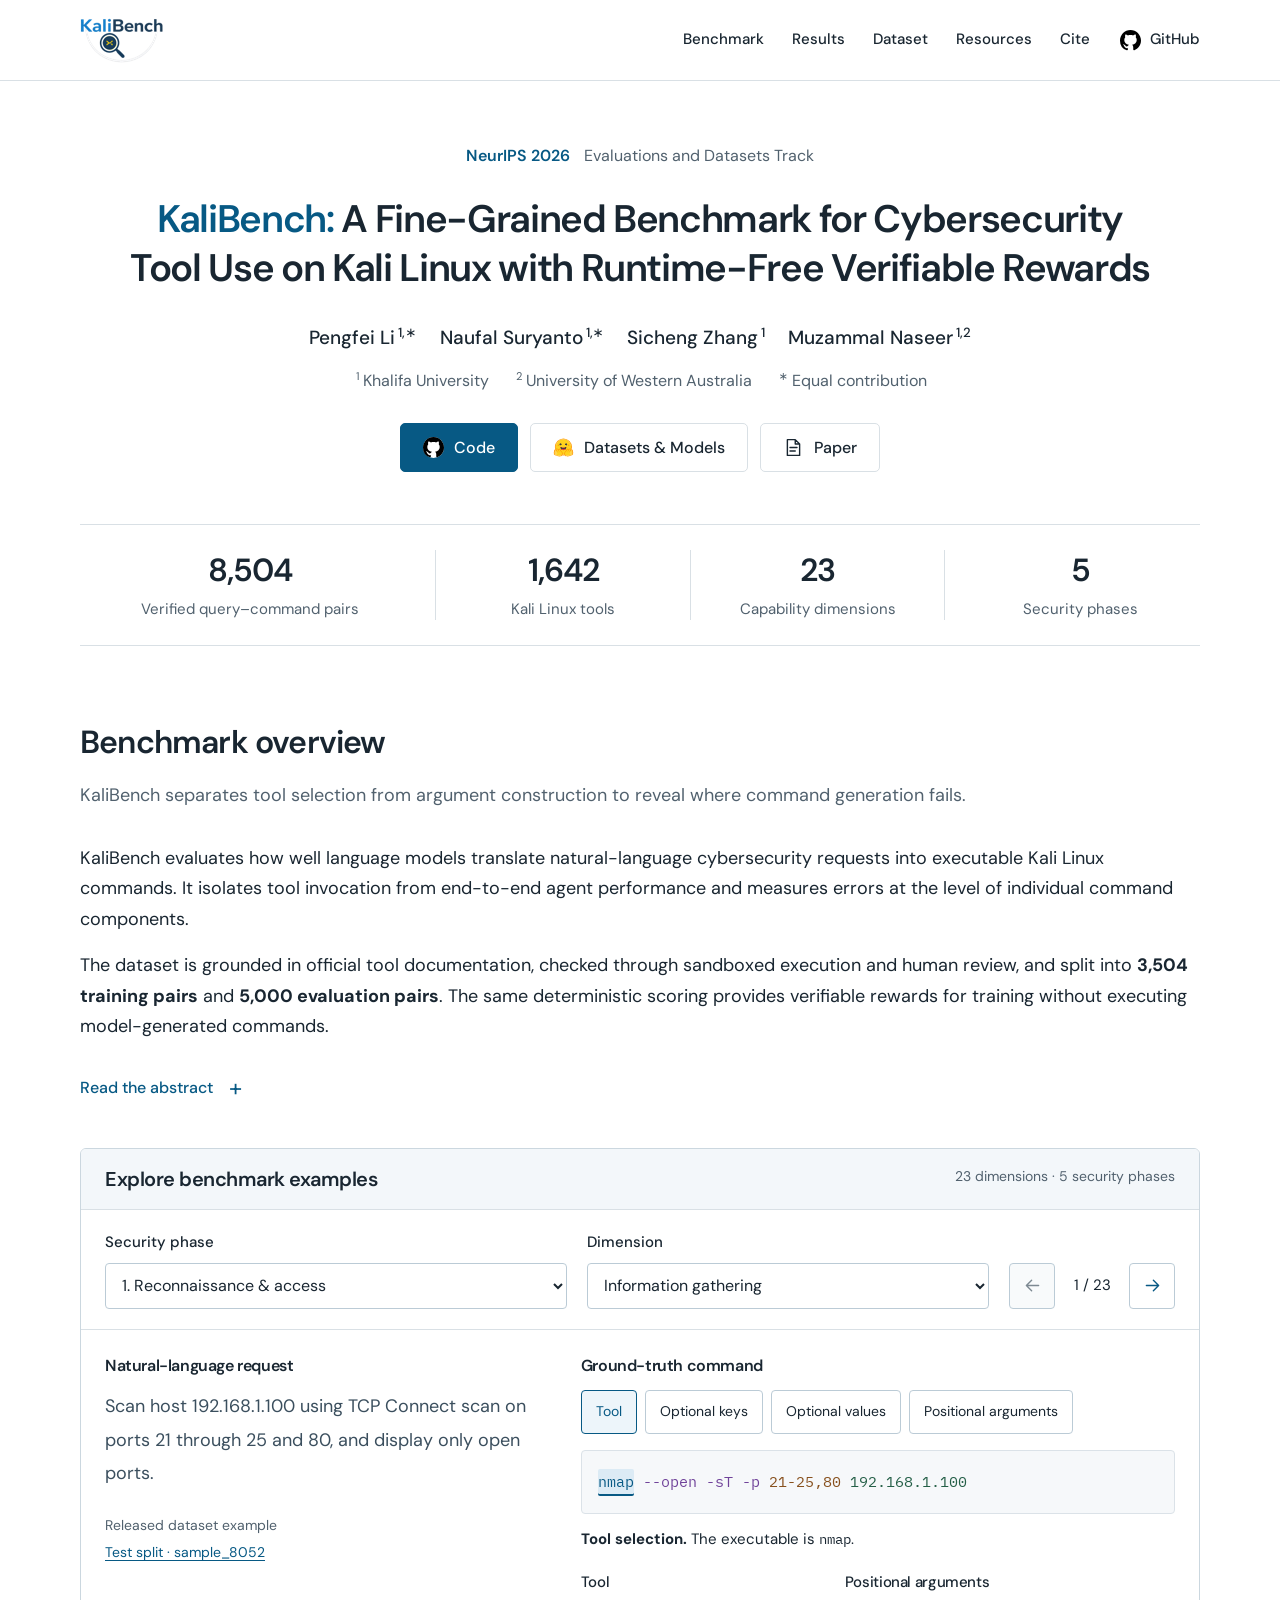
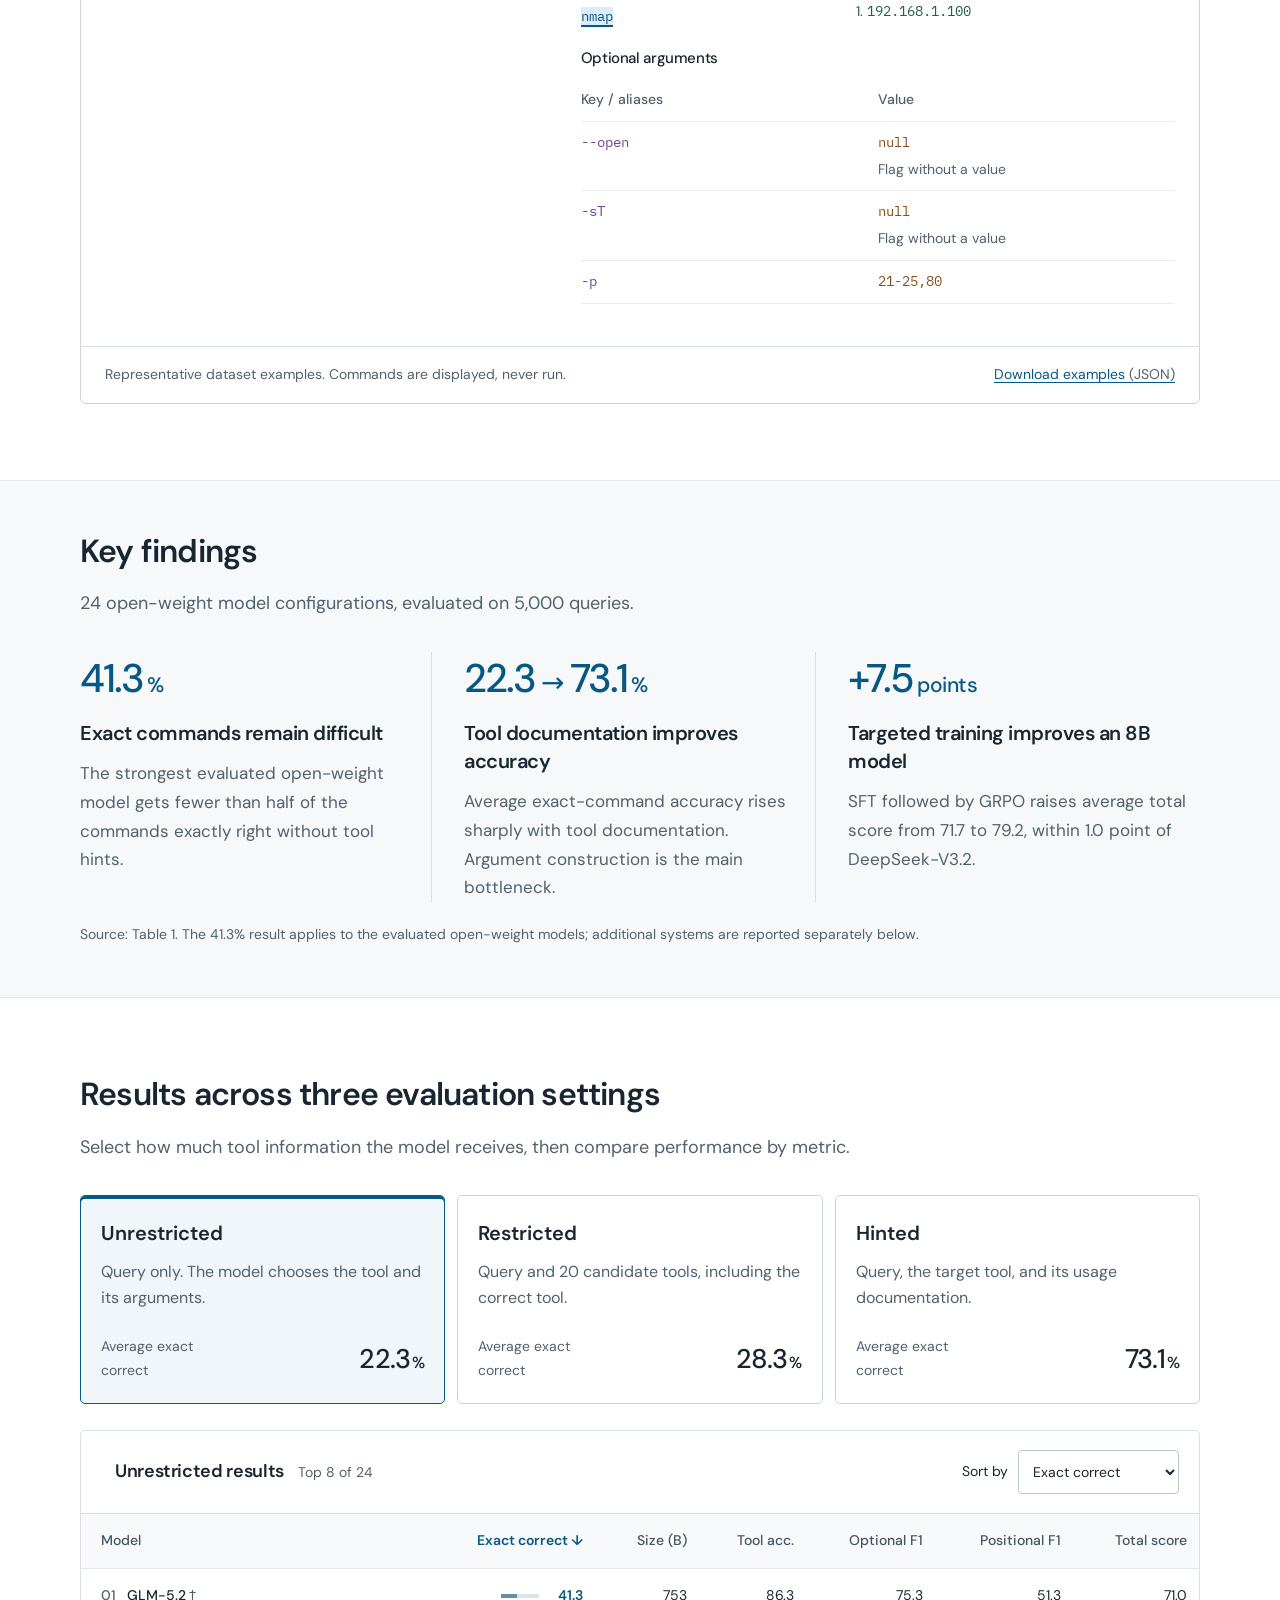
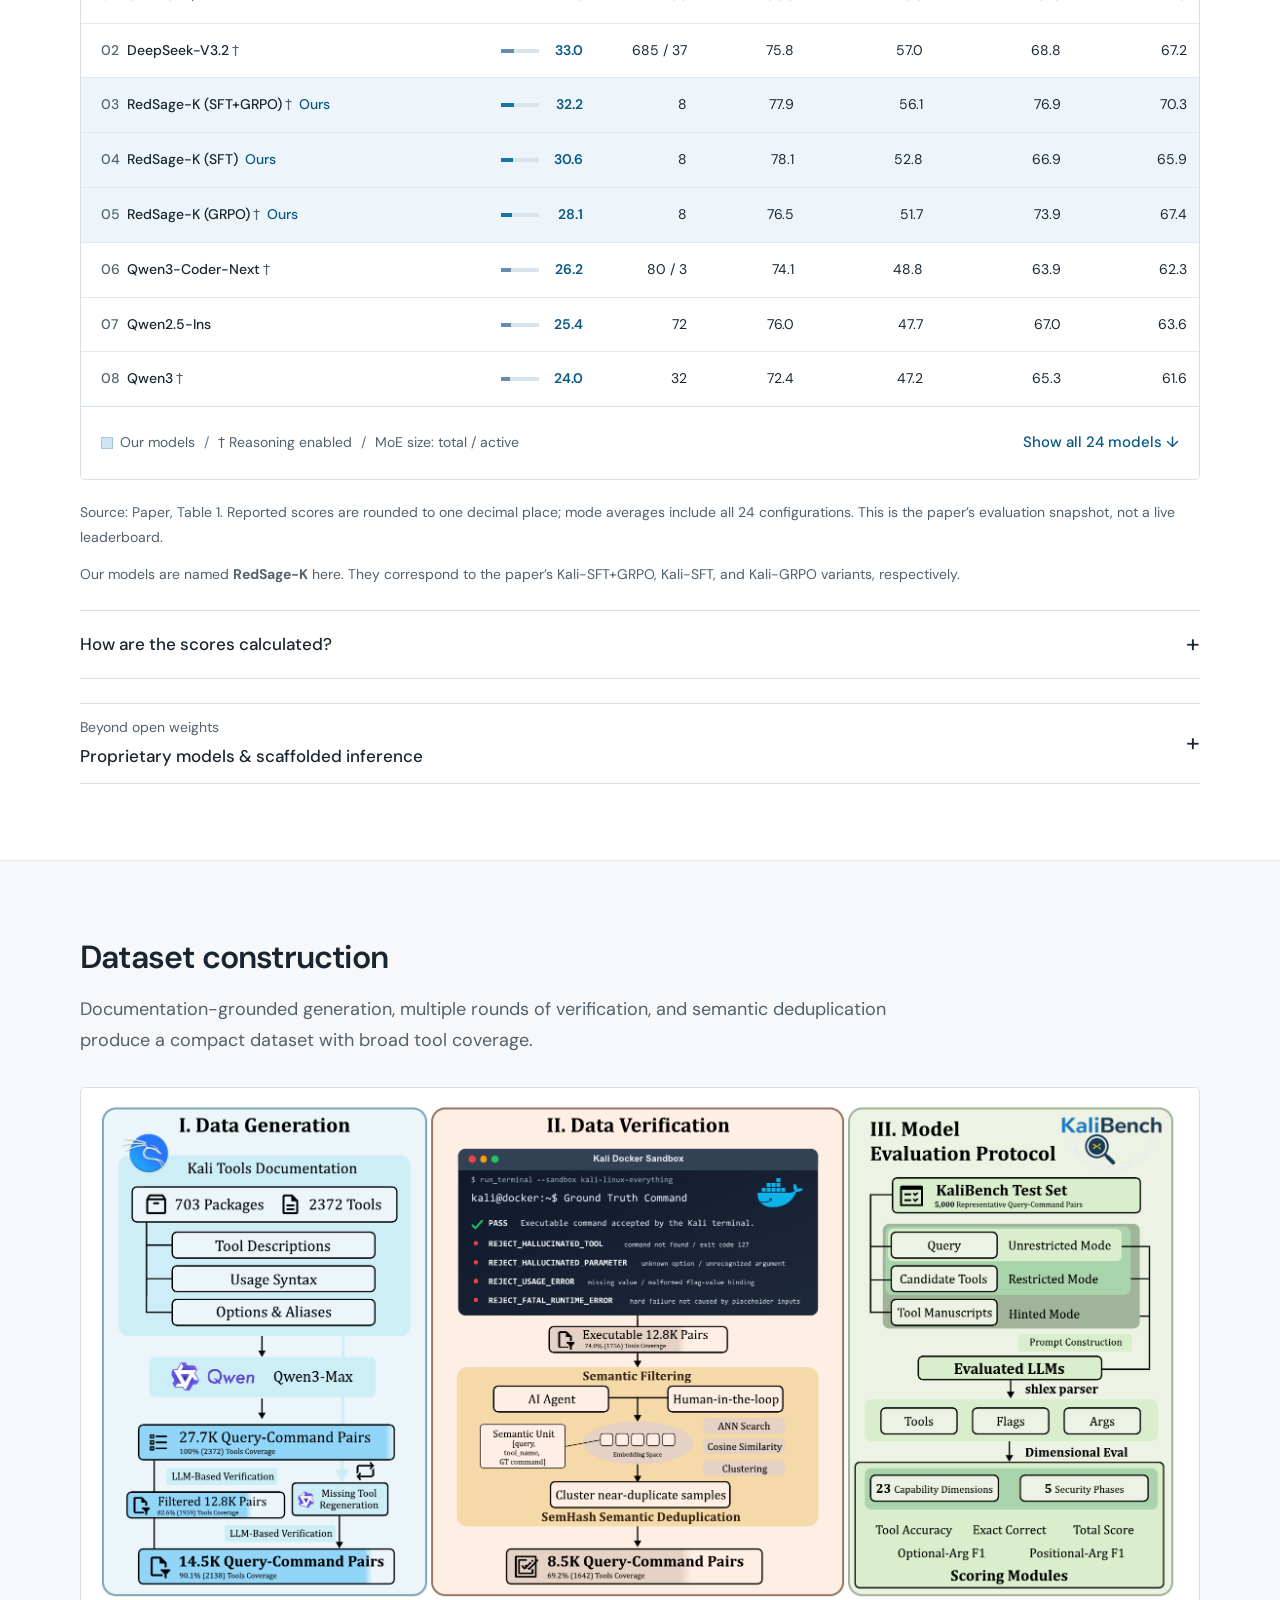
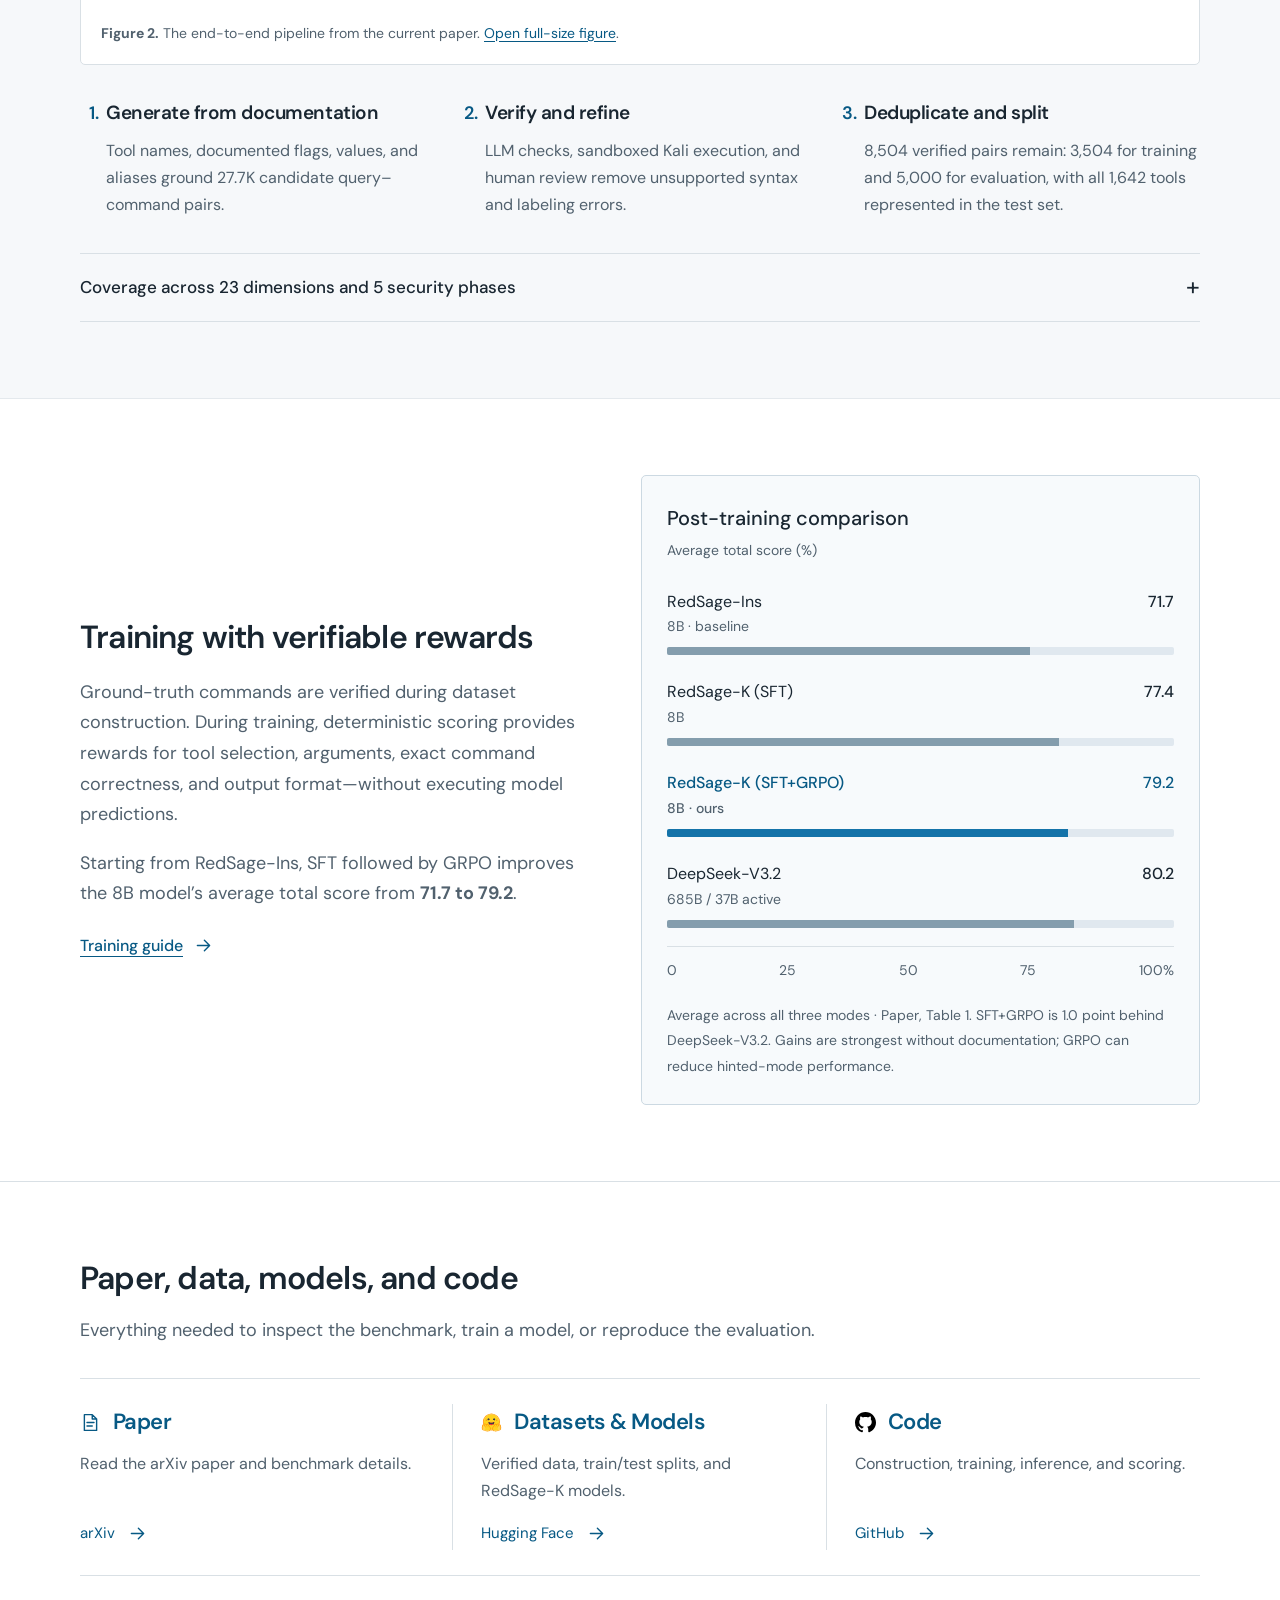
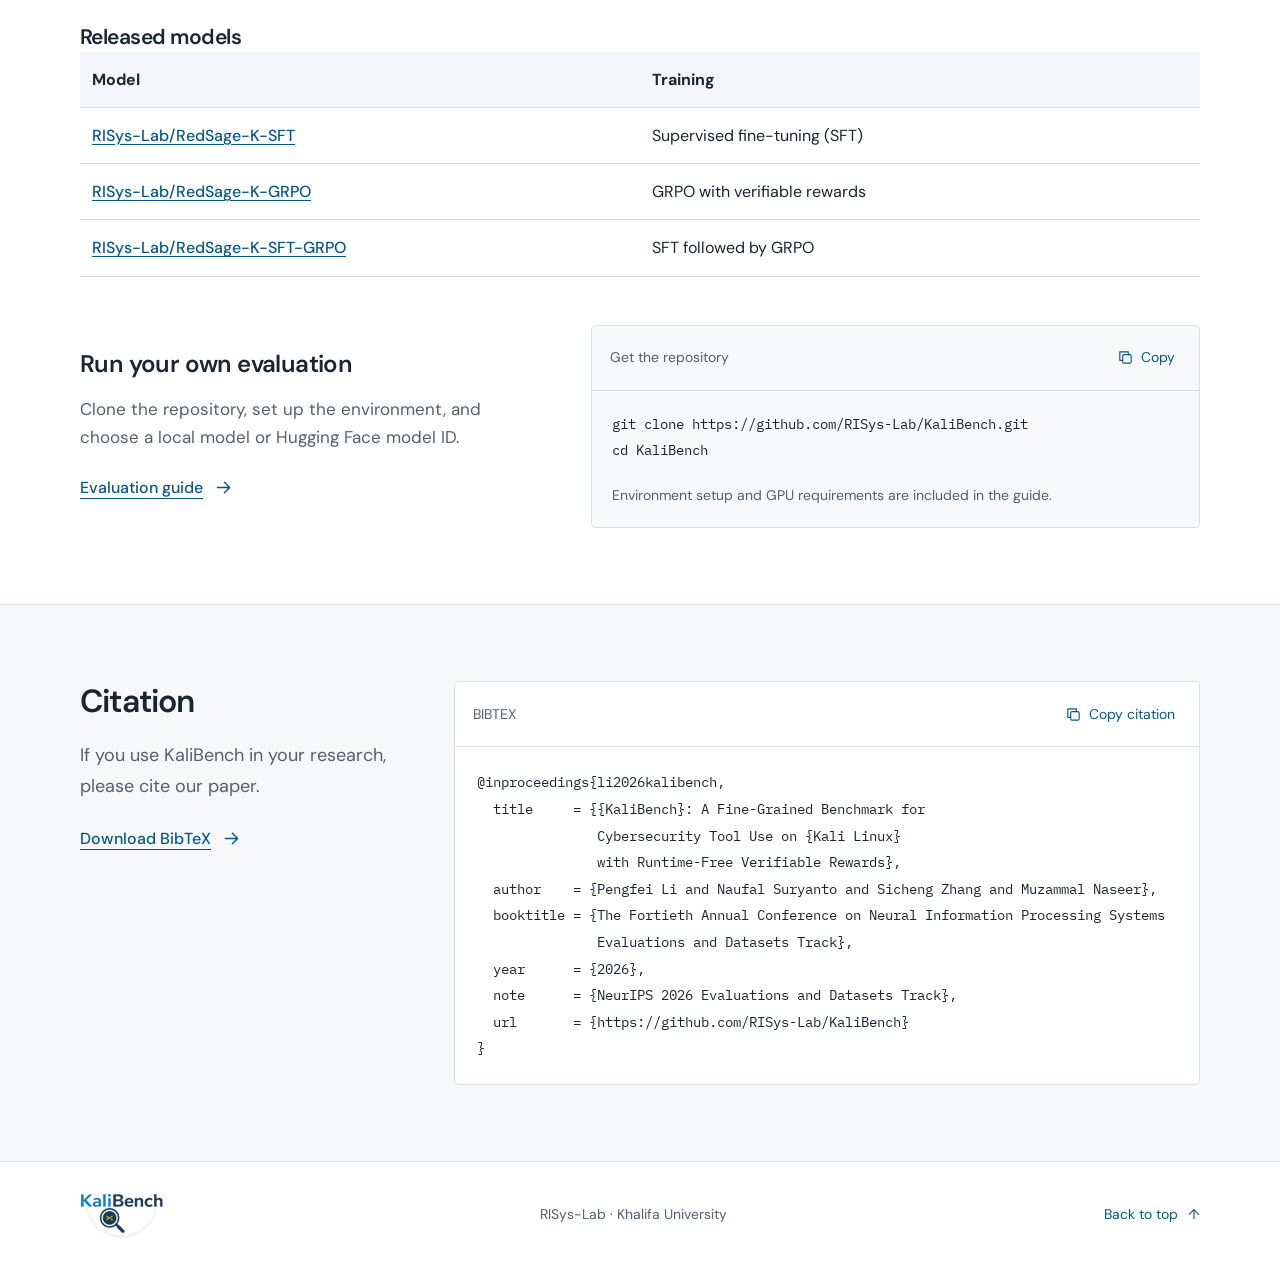
==== commit 89643873: "docs: add arXiv link to paper and update status in index.html" ====
--- a/pages/index.html
+++ b/pages/index.html
@@ -189,9 +189,14 @@
             ><svg class="icon" aria-hidden="true" focusable="false">
               <use href="#icon-huggingface"></use></svg
             >Datasets &amp; Models</a
+          ><a
+            class="button button-outline"
+            href="https://arxiv.org/abs/2610.02206"
+            ><svg class="icon" aria-hidden="true" focusable="false">
+              <use href="#icon-paper"></use></svg
+            >Paper</a
           >
         </div>
-        <p class="paper-status">Paper: arXiv version coming soon.</p>
       </section>
       <div class="container">
         <dl class="stats-strip" aria-label="Benchmark statistics">
@@ -1964,15 +1969,18 @@
           </p>
         </div>
         <div class="resource-grid">
-          <div class="resource-card resource-pending">
-            <h3>
+          <a class="resource-card" href="https://arxiv.org/abs/2610.02206"
+            ><h3>
               <svg class="icon" aria-hidden="true" focusable="false">
                 <use href="#icon-paper"></use></svg
               >Paper
             </h3>
-            <p>The arXiv version is in preparation.</p>
-            <span class="resource-label">Coming soon</span>
-          </div>
+            <p>Read the arXiv paper and benchmark details.</p>
+            <span class="resource-label"
+              >arXiv
+              <svg class="icon" aria-hidden="true" focusable="false">
+                <use href="#icon-arrow"></use></svg></span
+          ></a>
           <a
             class="resource-card"
             href="https://huggingface.co/collections/RISys-Lab/kalibench-datasets-and-models"
